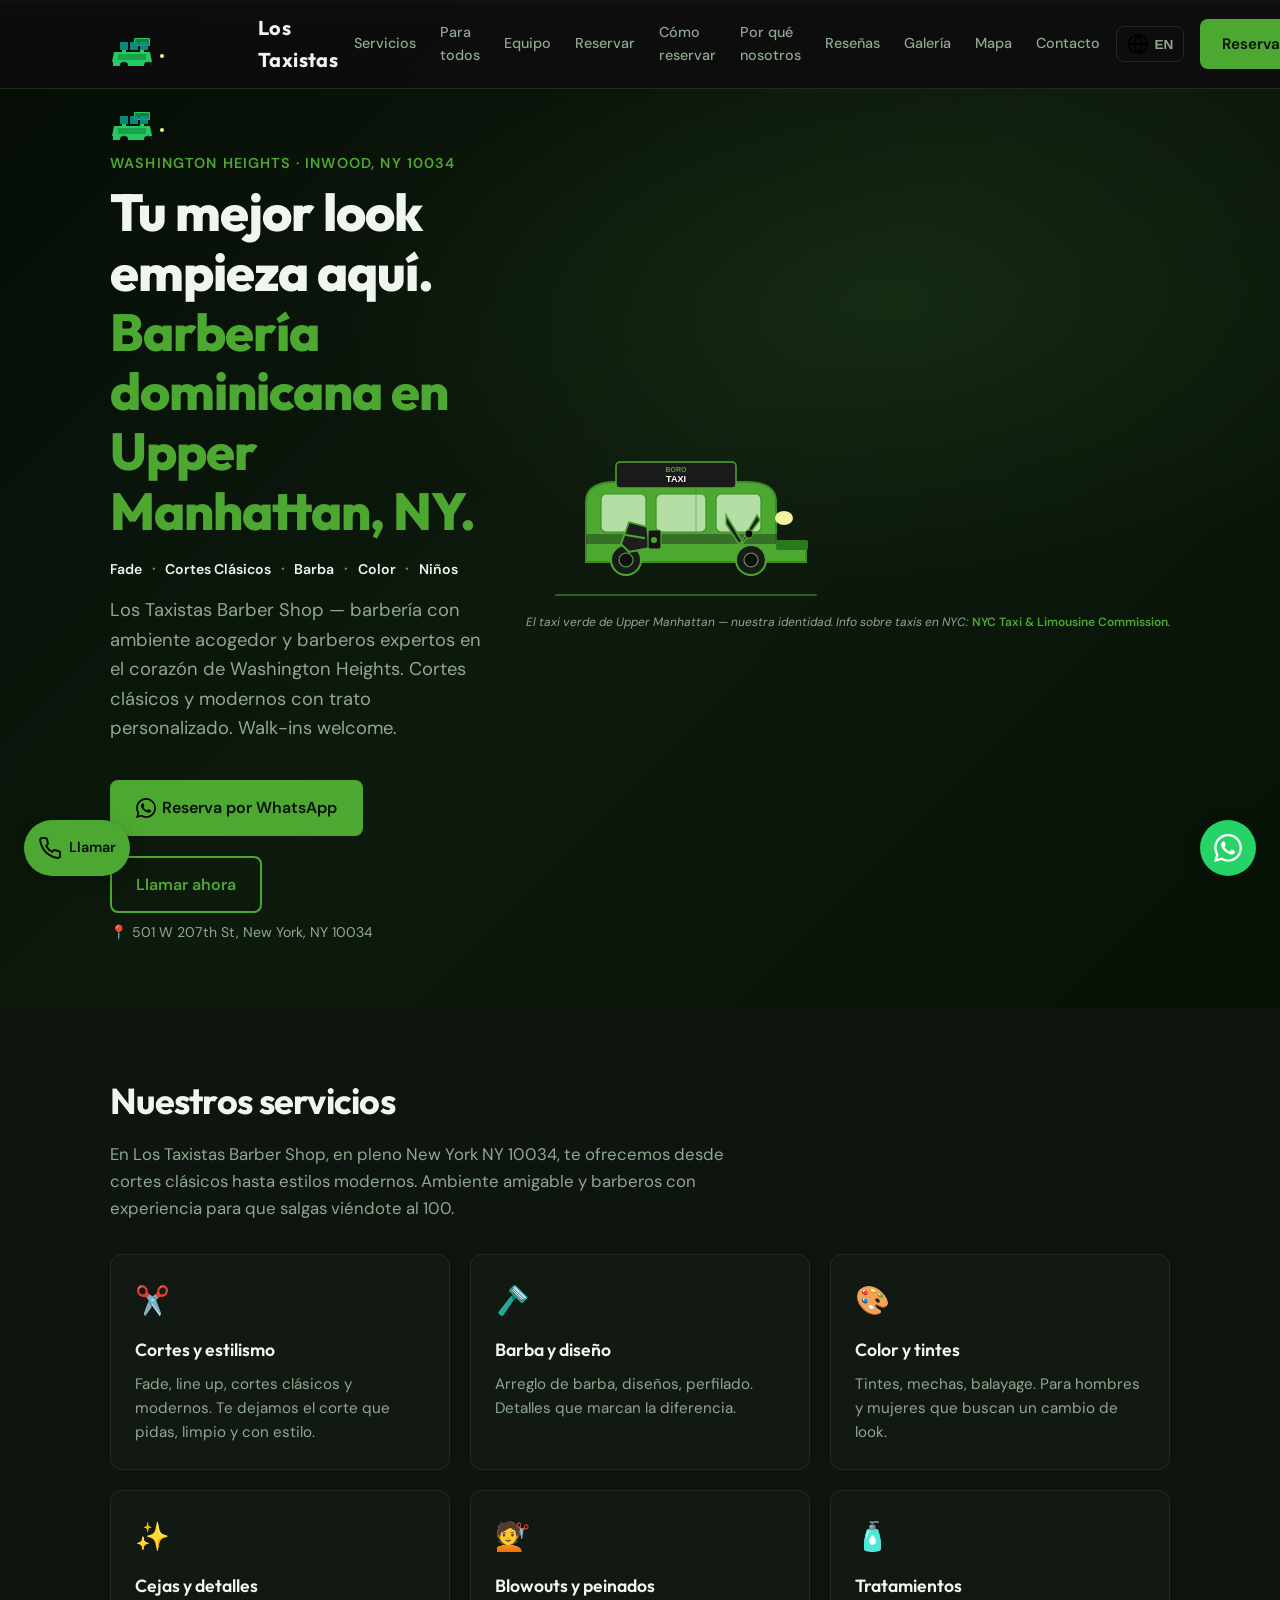
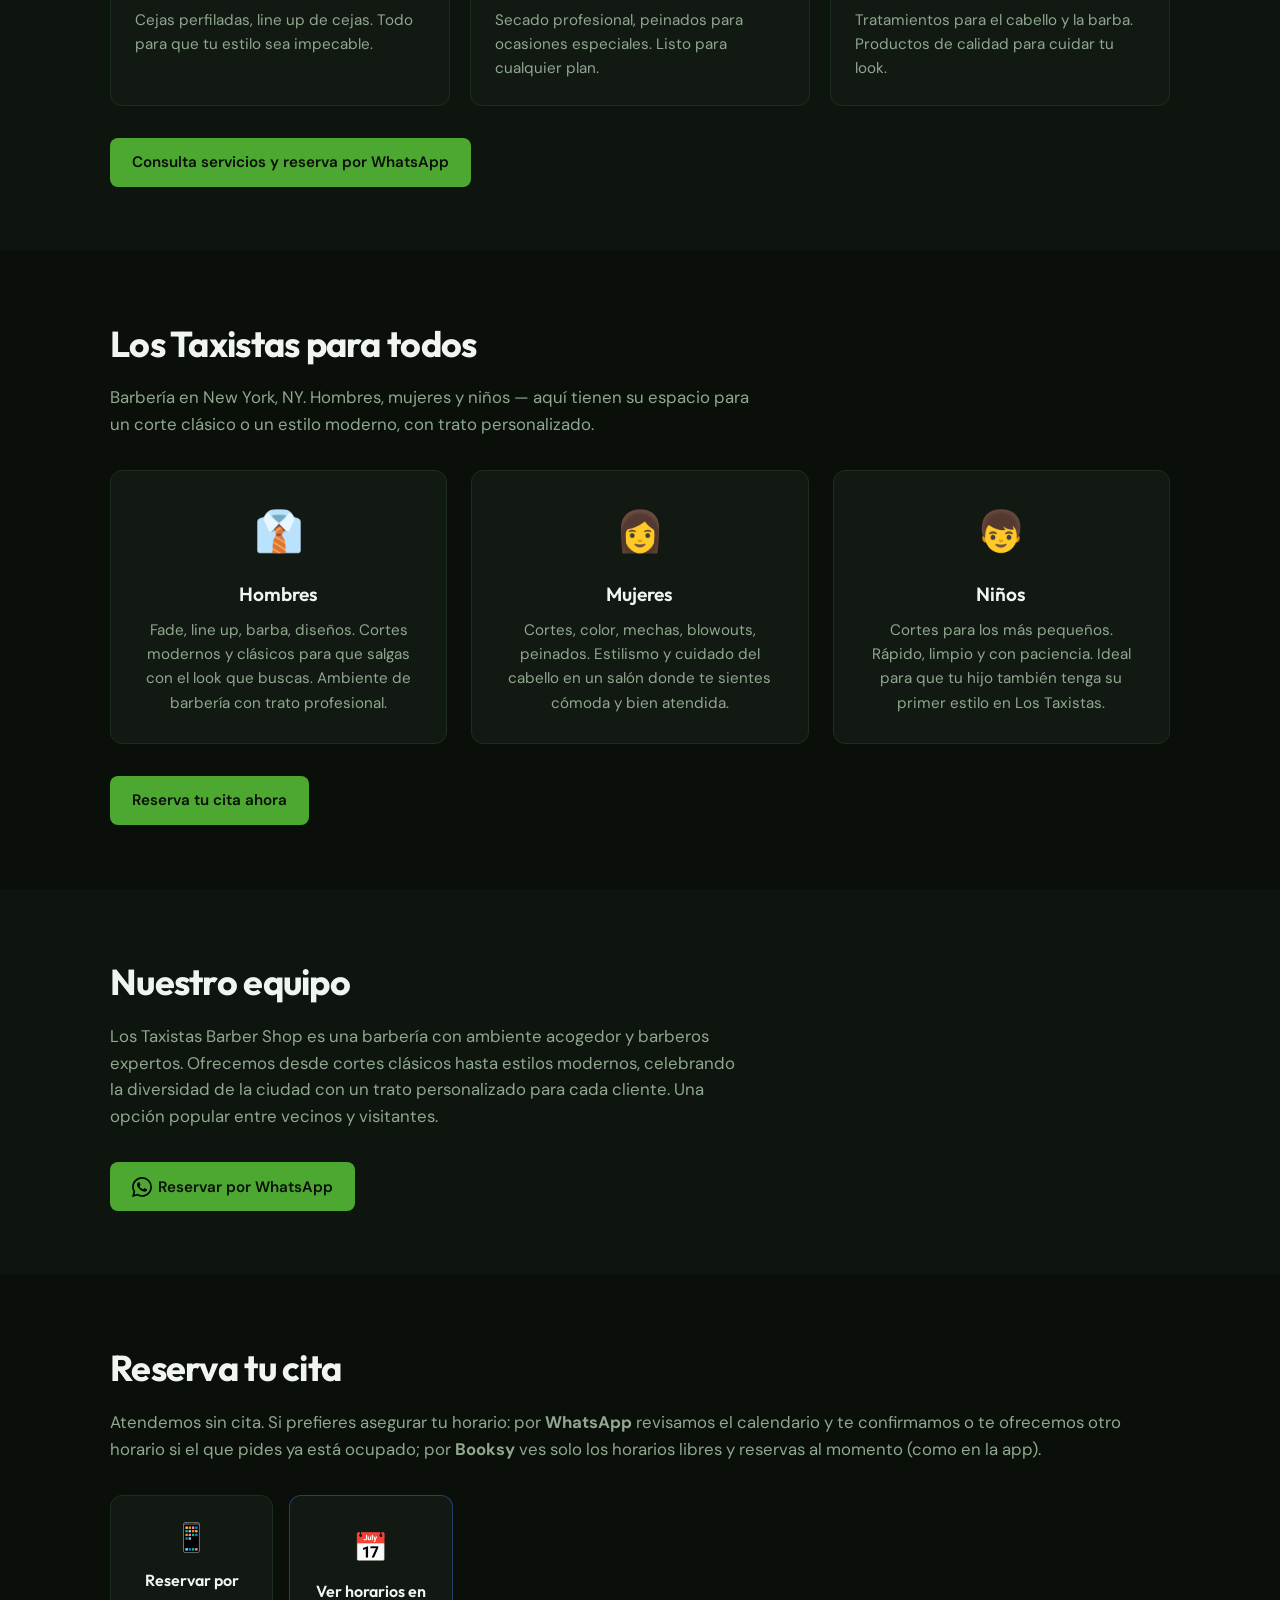
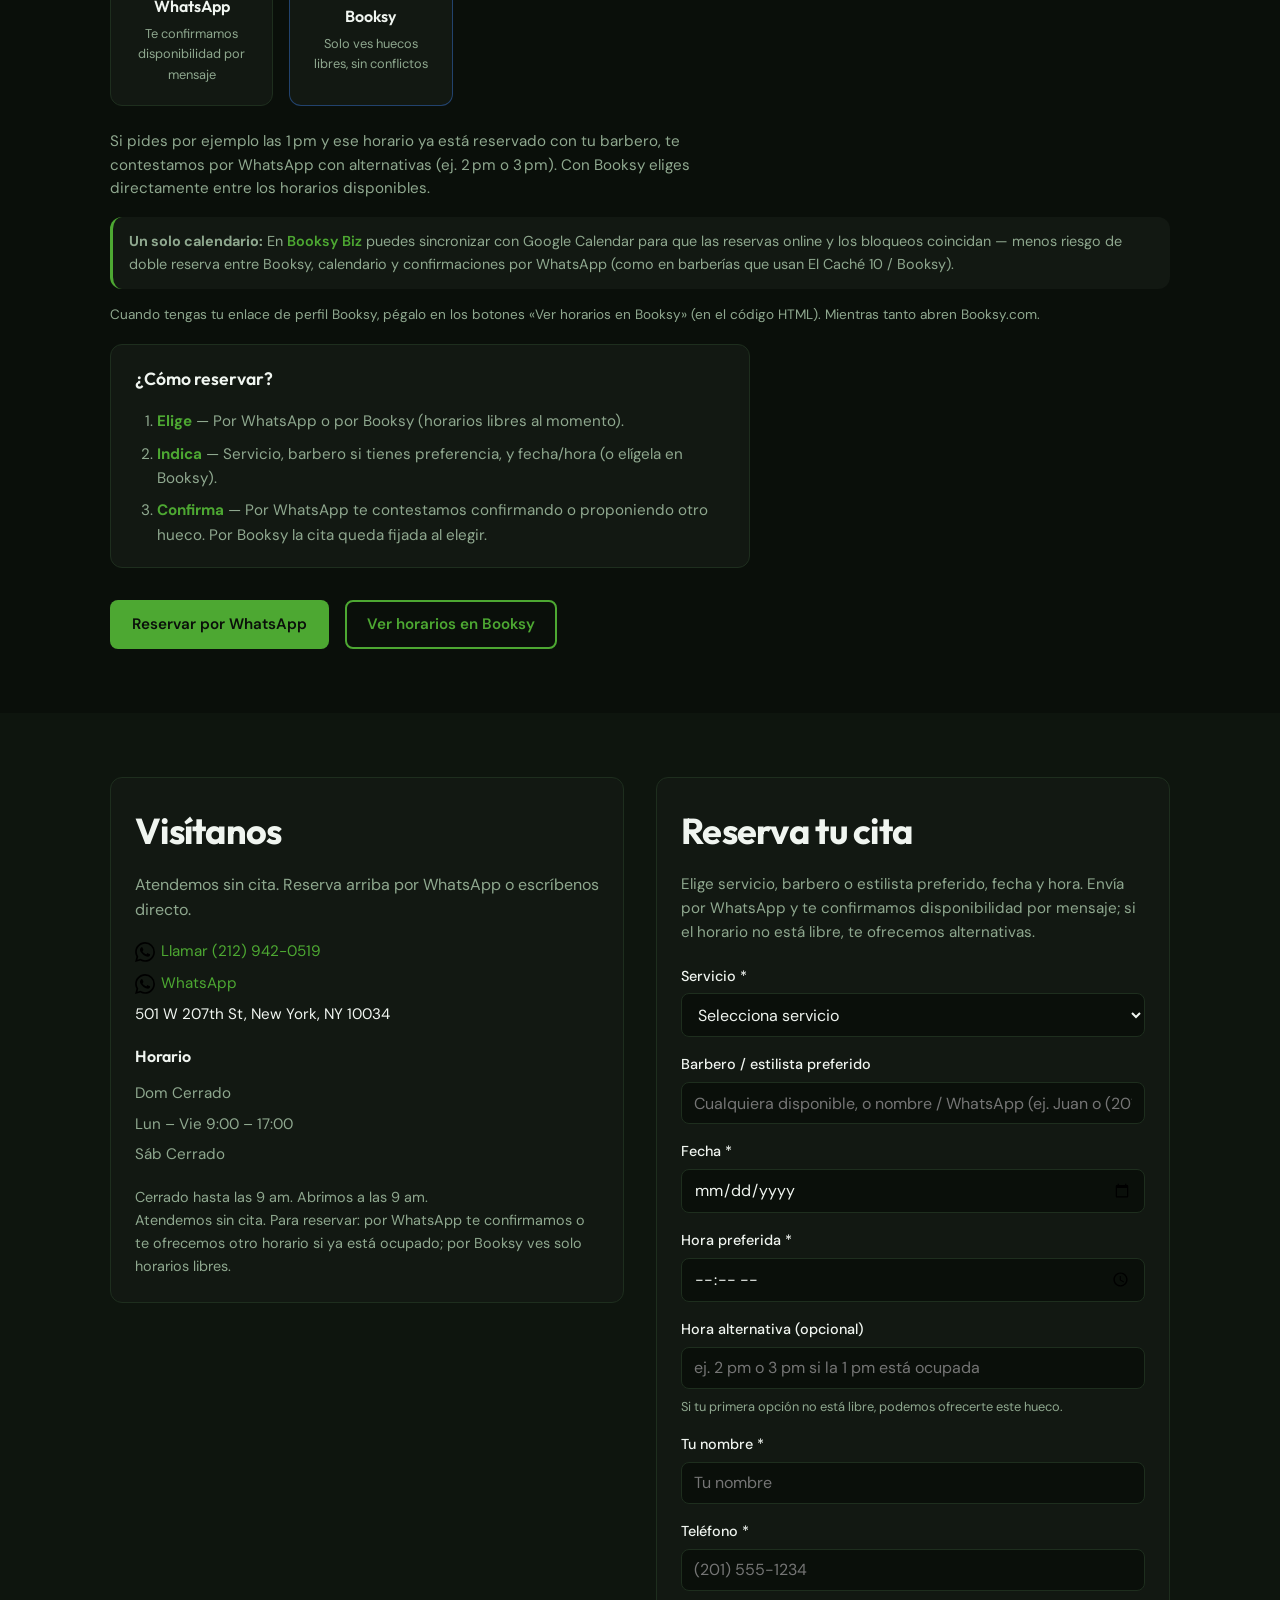
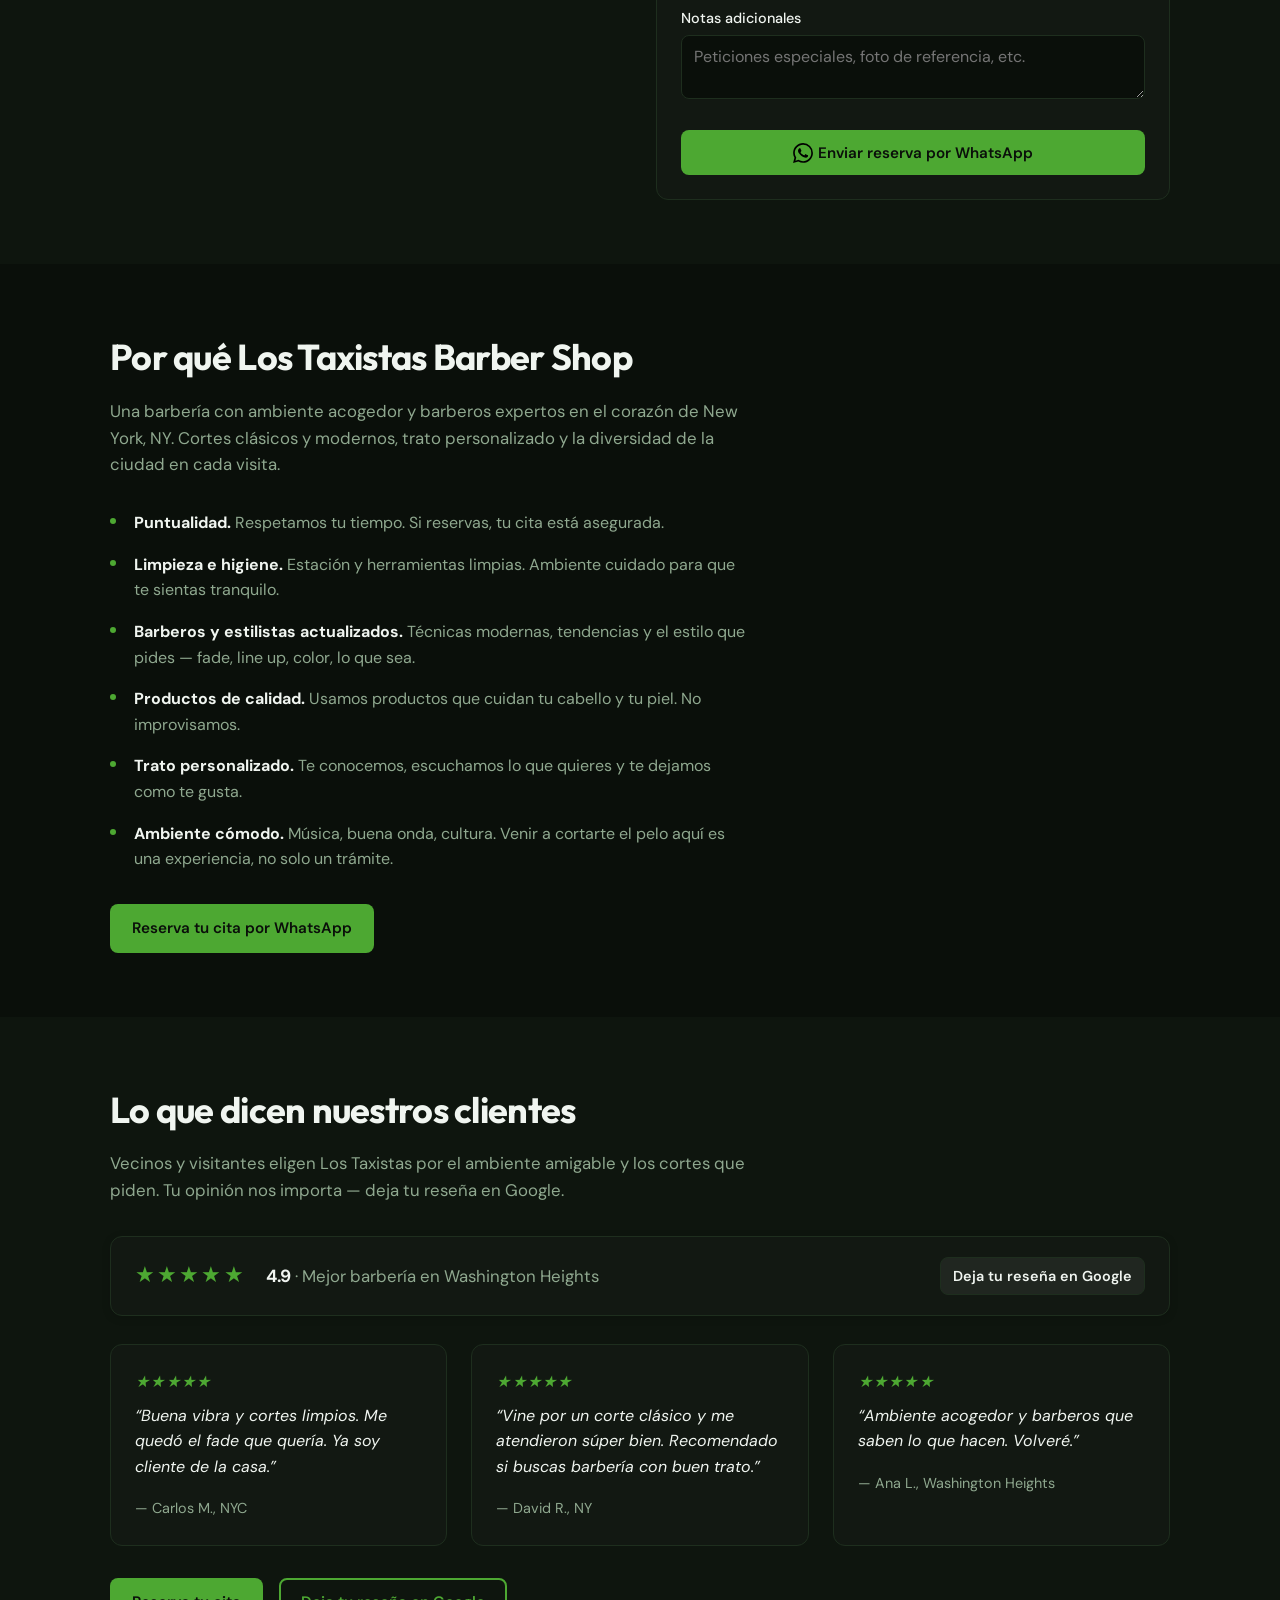
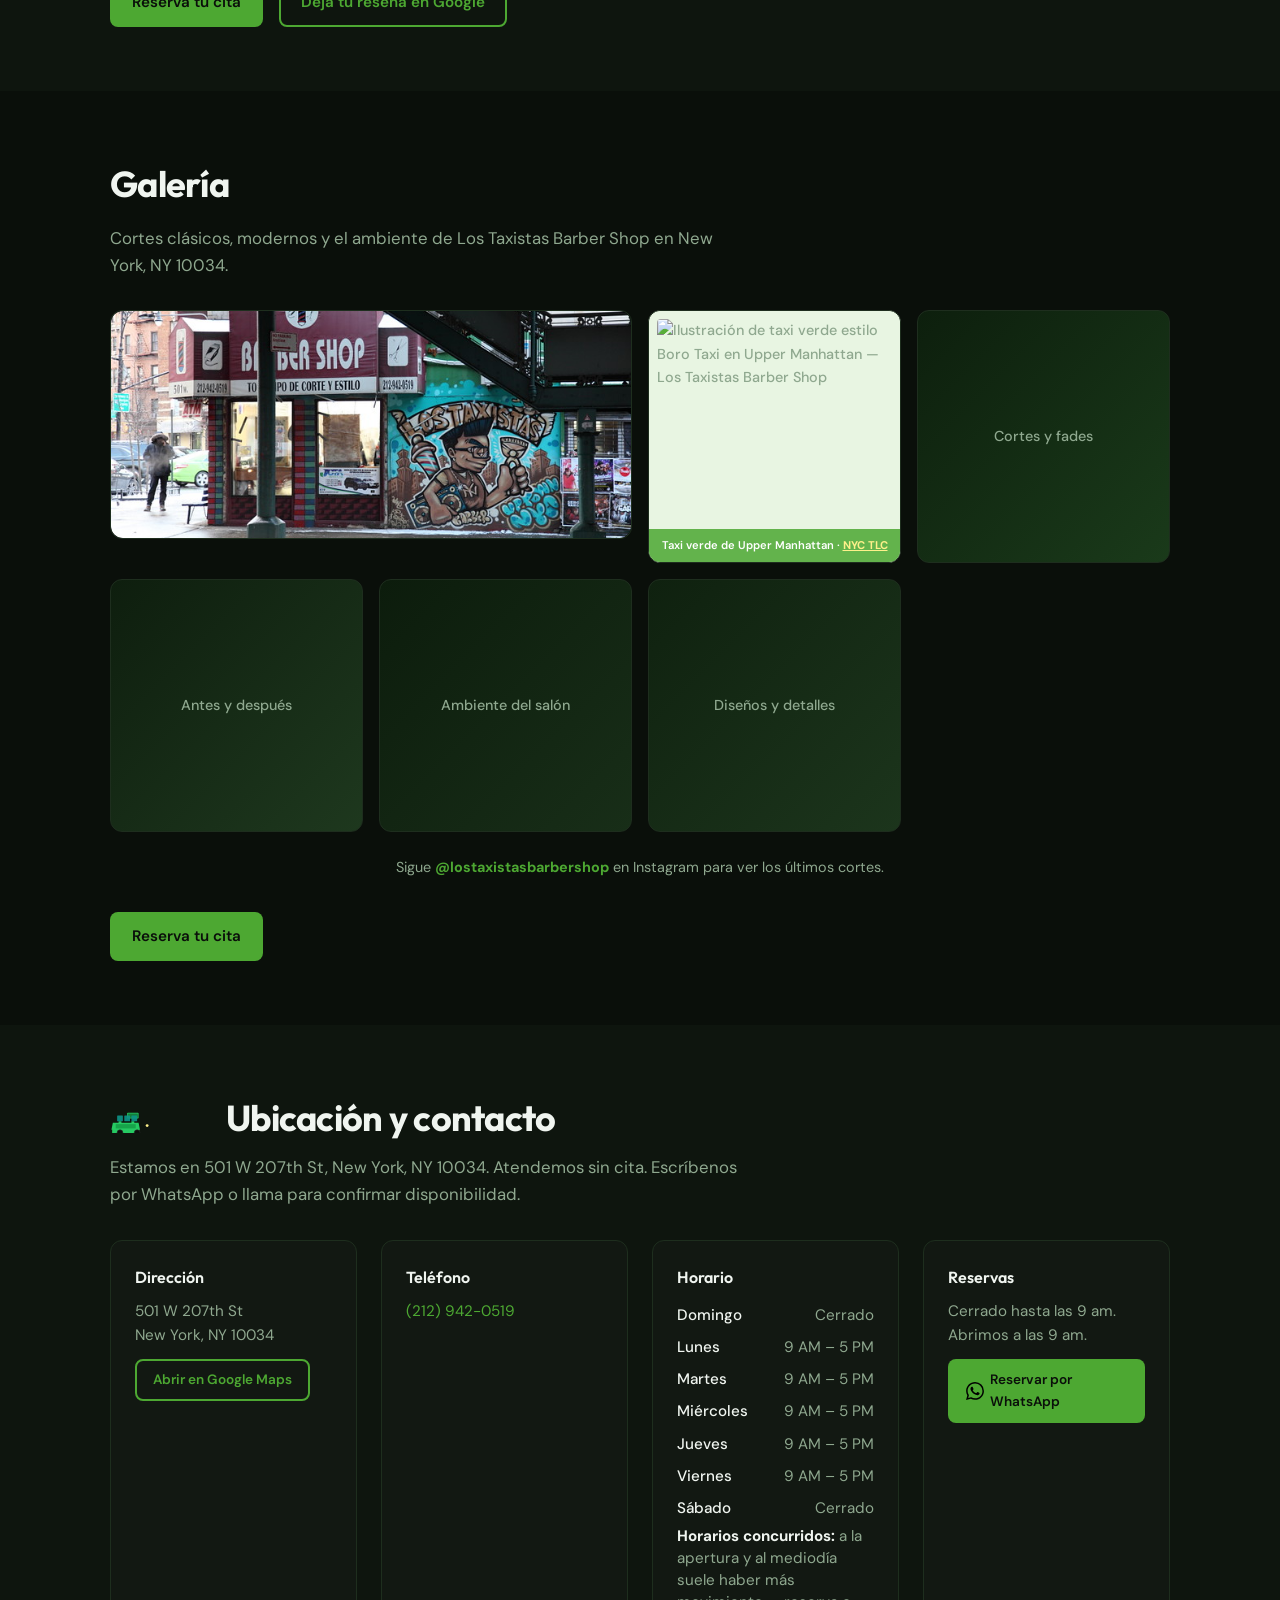
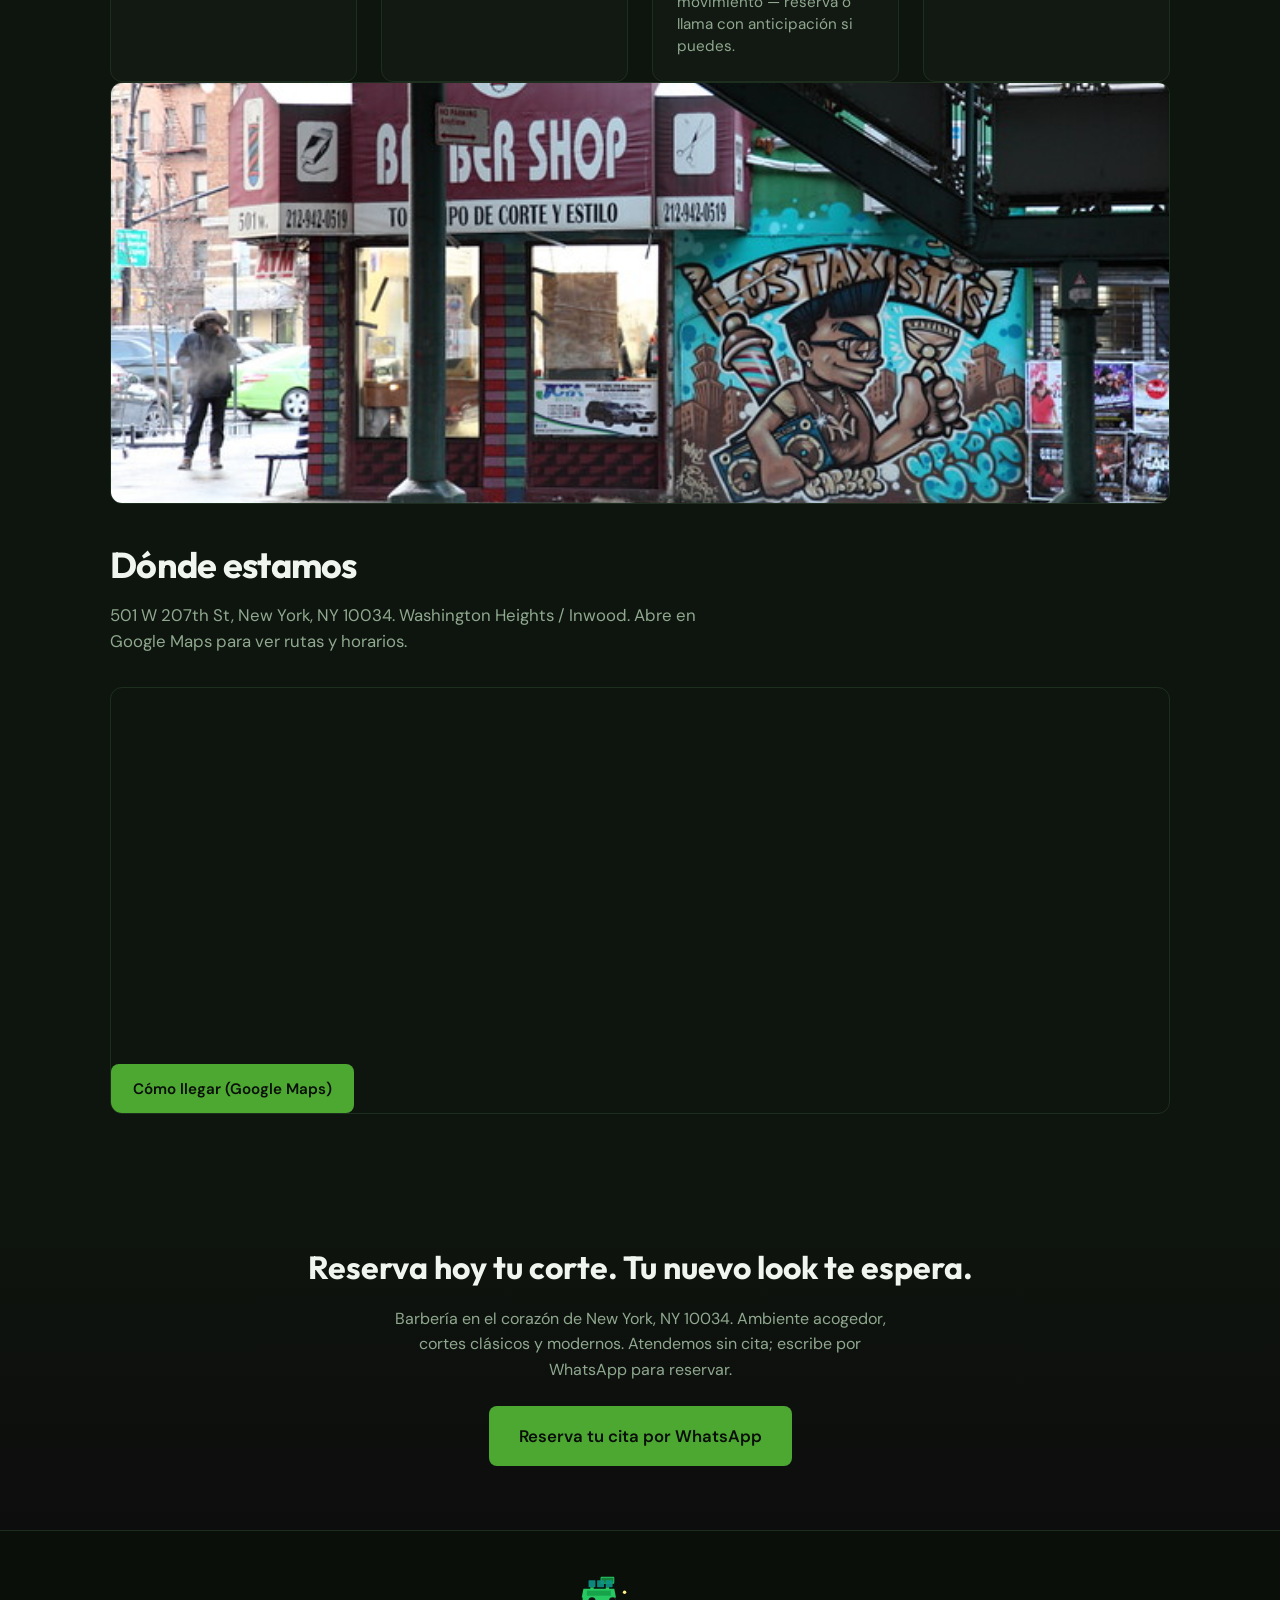
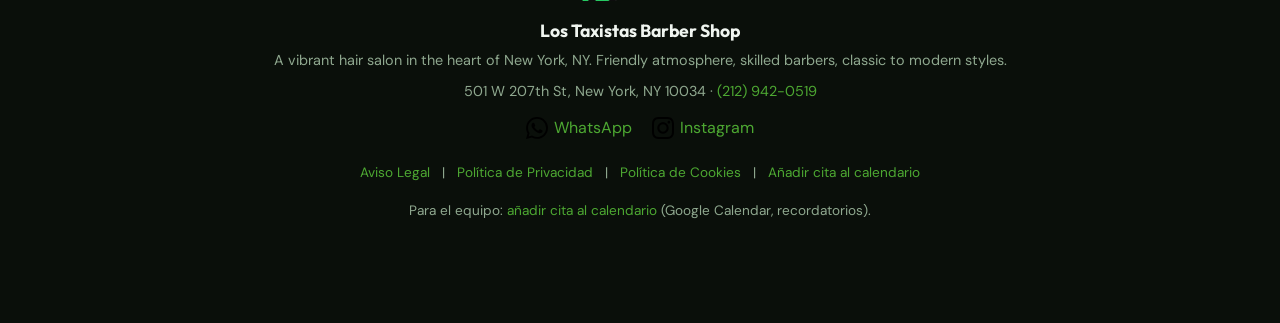
==== index.html @ 5c1ce1bf "Cambios para mejorar la pagina" ====
<!DOCTYPE html>
<html lang="es" id="html-lang">
<head>
  <meta charset="UTF-8" />
  <meta name="viewport" content="width=device-width, initial-scale=1.0" />
  <meta name="theme-color" content="#0d0d0d" />
  <meta name="description" content="Los Taxistas Barber Shop en New York, NY 10034. Barbería dominicana en Washington Heights / Inwood. Cortes clásicos, fade, barba, color. Walk-ins welcome. Reserva por WhatsApp." />
  <meta name="keywords" content="barbería New York NY, barber shop 10034, Washington Heights barber, Inwood barbershop, cortes clásicos NYC, fade haircut near me, Dominican barbershop NYC, barbershop Upper Manhattan, boro taxi neighborhood, barber shop Washington Heights, Inwood barber" />
  <meta name="author" content="Los Taxistas Barber Shop" />
  <meta name="geo.region" content="US-NY" />
  <meta name="geo.placename" content="New York" />
  <meta name="geo.position" content="40.8681;-73.9219" />
  <meta name="ICBM" content="40.8681, -73.9219" />
  <meta name="robots" content="index, follow" />
  <title>Los Taxistas Barber Shop | Barbería Washington Heights New York NY 10034</title>
  <!-- Open Graph / Social -->
  <meta property="og:type" content="website" />
  <meta property="og:title" content="Los Taxistas Barber Shop | Barbería Washington Heights New York NY 10034" />
  <meta property="og:description" content="Barbería dominicana en Washington Heights / Inwood NYC. Cortes clásicos y modernos, fade, barba, color. Walk-ins welcome. Reserva por WhatsApp." />
  <meta property="og:locale" content="es_US" />
  <meta property="og:locale:alternate" content="en_US" />
  <meta property="og:image" content="https://lostaxistasbarbershop.com/images/storefront.png" />
  <!-- Canonical -->
  <link rel="canonical" href="https://lostaxistasbarbershop.com/" />
  <!-- Favicon (taxi verde). Para .ico: ver images/FAVICON-ICO.txt -->
  <link rel="icon" href="images/favicon.svg" type="image/svg+xml" />
  <link rel="apple-touch-icon" href="images/favicon.svg" />
  <!-- <link rel="icon" href="images/favicon.ico" sizes="32x32" /> -->
  <link rel="stylesheet" href="styles.css" />
  <link rel="preconnect" href="https://fonts.googleapis.com" />
  <link rel="preconnect" href="https://fonts.gstatic.com" crossorigin />
  <link href="https://fonts.googleapis.com/css2?family=Outfit:wght@400;500;600;700;800&family=DM+Sans:wght@400;500;600;700&display=swap" rel="stylesheet" />
  <!-- Local Business Structured Data -->
  <script type="application/ld+json">
  {
    "@context": "https://schema.org",
    "@type": "BarberShop",
    "name": "Los Taxistas Barber Shop",
    "image": "https://lostaxistasbarbershop.com/images/logo.svg",
    "description": "Barbería dominicana en Washington Heights / Inwood, New York NY 10034. Cortes clásicos y modernos, fade, barba, color, blowouts. Walk-ins welcome. Reserva por WhatsApp. Cerca del taxi verde de Upper Manhattan.",
    "address": {
      "@type": "PostalAddress",
      "streetAddress": "501 W 207th St",
      "addressLocality": "New York",
      "addressRegion": "NY",
      "postalCode": "10034",
      "addressCountry": "US"
    },
    "geo": {
      "@type": "GeoCoordinates",
      "latitude": 40.8681,
      "longitude": -73.9219
    },
    "url": "https://lostaxistasbarbershop.com/",
    "telephone": "+12129420519",
    "priceRange": "$$",
    "openingHoursSpecification": [
      { "@type": "OpeningHoursSpecification", "dayOfWeek": ["Monday","Tuesday","Wednesday","Thursday","Friday"], "opens": "09:00", "closes": "17:00" },
      { "@type": "OpeningHoursSpecification", "dayOfWeek": "Sunday", "opens": "00:00", "closes": "00:00" },
      { "@type": "OpeningHoursSpecification", "dayOfWeek": "Saturday", "opens": "00:00", "closes": "00:00" }
    ],
    "aggregateRating": {
      "@type": "AggregateRating",
      "ratingValue": "4.9",
      "reviewCount": "3",
      "bestRating": "5"
    },
    "review": [
      { "@type": "Review", "author": { "@type": "Person", "name": "Carlos M." }, "reviewRating": { "@type": "Rating", "ratingValue": "5" }, "reviewBody": "Buena vibra y cortes limpios. Me quedó el fade que quería. Ya soy cliente de la casa." },
      { "@type": "Review", "author": { "@type": "Person", "name": "David R." }, "reviewRating": { "@type": "Rating", "ratingValue": "5" }, "reviewBody": "Vine por un corte clásico y me atendieron súper bien. Recomendado si buscas barbería con buen trato." },
      { "@type": "Review", "author": { "@type": "Person", "name": "Ana L." }, "reviewRating": { "@type": "Rating", "ratingValue": "5" }, "reviewBody": "Ambiente acogedor y barberos que saben lo que hacen. Volveré." }
    ],
    "sameAs": ["https://www.instagram.com/lostaxistasbarbershop/"]
  }
  </script>
</head>
<body>
  <a href="#main-content" class="skip-link">Saltar al contenido principal</a>
  <header class="header">
    <div class="container header-inner">
      <a href="#" class="logo-link">
        <img src="images/logo.svg" alt="Los Taxistas Barber Shop" class="logo-img" width="140" height="44" />
        <span class="logo-text">Los Taxistas</span>
      </a>
      <nav class="nav">
        <a href="#servicios">Servicios</a>
        <a href="#para-todos">Para todos</a>
        <a href="#equipo">Equipo</a>
        <a href="#reserva">Reservar</a>
        <a href="#como-reservar">Cómo reservar</a>
        <a href="#por-que">Por qué nosotros</a>
        <a href="#testimonios">Reseñas</a>
        <a href="#galeria">Galería</a>
        <a href="#mapa">Mapa</a>
        <a href="#contacto">Contacto</a>
      </nav>
      <button type="button" class="lang-toggle" id="lang-toggle" aria-label="Cambiar a inglés / Switch to English" title="English / Español">
        <img src="images/icon-globe.svg" alt="" width="22" height="22" />
        <span class="lang-toggle-text" data-es="EN" data-en="ES">EN</span>
      </button>
      <a href="https://wa.me/12129420519?text=Hola%2C%20quiero%20reservar%20una%20cita%20en%20Los%20Taxistas%20en%20Los%20Taxistas%20Barber%20Shop" class="btn btn-cta header-cta" target="_blank" rel="noopener">Reserva tu cita</a>
      <button class="menu-toggle" aria-label="Abrir menú">
        <span></span><span></span><span></span>
      </button>
    </div>
  </header>

  <main id="main-content">
    <div id="content-es">
    <!-- HERO -->
    <section class="hero">
      <div class="hero-bg"></div>
      <div class="container hero-content hero-content--with-image">
        <div class="hero-text">
          <img src="images/logo.svg" alt="Los Taxistas Barber Shop" class="hero-logo" width="140" height="44" />
          <p class="hero-location">Washington Heights · Inwood, NY 10034</p>
          <h1 class="hero-title">Tu mejor look empieza aquí.<br /><span>Barbería dominicana en Upper Manhattan, NY.</span></h1>
          <div class="hero-highlights">
            <span>Fade</span>
            <span class="hero-dot">·</span>
            <span>Cortes Clásicos</span>
            <span class="hero-dot">·</span>
            <span>Barba</span>
            <span class="hero-dot">·</span>
            <span>Color</span>
            <span class="hero-dot">·</span>
            <span>Niños</span>
          </div>
          <p class="hero-subtitle">Los Taxistas Barber Shop — barbería con ambiente acogedor y barberos expertos en el corazón de Washington Heights. Cortes clásicos y modernos con trato personalizado. Walk-ins welcome.</p>
          <div class="hero-cta-group">
            <a href="https://wa.me/12129420519?text=Hola%2C%20quiero%20reservar%20una%20cita%20en%20Los%20Taxistas%20Barber%20Shop" class="btn btn-cta btn-hero" target="_blank" rel="noopener">
              <img src="images/icon-whatsapp.svg" alt="" width="20" height="20" class="btn-icon" /> Reserva por WhatsApp
            </a>
            <a href="tel:+12129420519" class="btn btn-hero btn-hero-secondary">Llamar ahora</a>
          </div>
          <p class="hero-address">📍 501 W 207th St, New York, NY 10034</p>
        </div>
        <figure class="hero-image-wrap">
          <img src="images/taxi-barber.svg" alt="Los Taxistas Barber Shop — taxi verde de Upper Manhattan" class="hero-image" width="320" height="200" loading="eager" />
          <figcaption class="hero-image-caption">El taxi verde de Upper Manhattan — nuestra identidad. Info sobre taxis en NYC: <a href="https://www.nyc.gov/site/tlc/index.page" target="_blank" rel="noopener noreferrer">NYC Taxi &amp; Limousine Commission</a>.</figcaption>
        </figure>
      </div>
    </section>

    <!-- SERVICIOS -->
    <section id="servicios" class="section section-services">
      <div class="container">
        <h2 class="section-title">Nuestros servicios</h2>
        <p class="section-intro">En Los Taxistas Barber Shop, en pleno New York NY 10034, te ofrecemos desde cortes clásicos hasta estilos modernos. Ambiente amigable y barberos con experiencia para que salgas viéndote al 100.</p>
        <div class="services-grid">
          <article class="service-card">
            <div class="service-icon">✂️</div>
            <h3>Cortes y estilismo</h3>
            <p>Fade, line up, cortes clásicos y modernos. Te dejamos el corte que pidas, limpio y con estilo.</p>
          </article>
          <article class="service-card">
            <div class="service-icon">🪒</div>
            <h3>Barba y diseño</h3>
            <p>Arreglo de barba, diseños, perfilado. Detalles que marcan la diferencia.</p>
          </article>
          <article class="service-card">
            <div class="service-icon">🎨</div>
            <h3>Color y tintes</h3>
            <p>Tintes, mechas, balayage. Para hombres y mujeres que buscan un cambio de look.</p>
          </article>
          <article class="service-card">
            <div class="service-icon">✨</div>
            <h3>Cejas y detalles</h3>
            <p>Cejas perfiladas, line up de cejas. Todo para que tu estilo sea impecable.</p>
          </article>
          <article class="service-card">
            <div class="service-icon">💇</div>
            <h3>Blowouts y peinados</h3>
            <p>Secado profesional, peinados para ocasiones especiales. Listo para cualquier plan.</p>
          </article>
          <article class="service-card">
            <div class="service-icon">🧴</div>
            <h3>Tratamientos</h3>
            <p>Tratamientos para el cabello y la barba. Productos de calidad para cuidar tu look.</p>
          </article>
        </div>
        <div class="section-cta">
          <a href="https://wa.me/12129420519?text=Hola%2C%20quiero%20consultar%20servicios%20y%20precios%20en%20Los%20Taxistas%20Barber%20Shop" class="btn btn-cta" target="_blank" rel="noopener">Consulta servicios y reserva por WhatsApp</a>
        </div>
      </div>
    </section>

    <!-- MODERN STYLES PARA TODOS -->
    <section id="para-todos" class="section section-audience">
      <div class="container">
        <h2 class="section-title">Los Taxistas para todos</h2>
        <p class="section-intro">Barbería en New York, NY. Hombres, mujeres y niños — aquí tienen su espacio para un corte clásico o un estilo moderno, con trato personalizado.</p>
        <div class="audience-grid">
          <article class="audience-card">
            <div class="audience-icon">👔</div>
            <h3>Hombres</h3>
            <p>Fade, line up, barba, diseños. Cortes modernos y clásicos para que salgas con el look que buscas. Ambiente de barbería con trato profesional.</p>
          </article>
          <article class="audience-card">
            <div class="audience-icon">👩</div>
            <h3>Mujeres</h3>
            <p>Cortes, color, mechas, blowouts, peinados. Estilismo y cuidado del cabello en un salón donde te sientes cómoda y bien atendida.</p>
          </article>
          <article class="audience-card">
            <div class="audience-icon">👦</div>
            <h3>Niños</h3>
            <p>Cortes para los más pequeños. Rápido, limpio y con paciencia. Ideal para que tu hijo también tenga su primer estilo en Los Taxistas.</p>
          </article>
        </div>
        <div class="section-cta">
          <a href="https://wa.me/12129420519?text=Hola%2C%20quiero%20reservar%20una%20cita%20en%20Los%20Taxistas%20en%20Los%20Taxistas%20Barber%20Shop" class="btn btn-cta" target="_blank" rel="noopener">Reserva tu cita ahora</a>
        </div>
      </div>
    </section>

    <!-- NUESTRO EQUIPO -->
    <section id="equipo" class="section section-team">
      <div class="container">
        <h2 class="section-title">Nuestro equipo</h2>
        <p class="section-intro">Los Taxistas Barber Shop es una barbería con ambiente acogedor y barberos expertos. Ofrecemos desde cortes clásicos hasta estilos modernos, celebrando la diversidad de la ciudad con un trato personalizado para cada cliente. Una opción popular entre vecinos y visitantes.</p>
        <div class="team-photo-wrap" id="team-photo-wrap">
          <img src="images/team.jpg" alt="Equipo de Los Taxistas Barber Shop" class="team-photo" loading="lazy" onerror="this.closest('.team-photo-wrap').style.display='none'" />
        </div>
        <div class="section-cta">
          <a href="https://wa.me/12129420519?text=Hola%2C%20quiero%20reservar%20una%20cita%20en%20Los%20Taxistas%20en%20Los%20Taxistas%20Barber%20Shop" class="btn btn-cta" target="_blank" rel="noopener">
            <img src="images/icon-whatsapp.svg" alt="" width="20" height="20" class="btn-icon" /> Reservar por WhatsApp
          </a>
        </div>
      </div>
    </section>

    <!-- RESERVA: WhatsApp + Booksy (evita doble reserva) -->
    <section id="reserva" class="section section-booking">
      <div class="container">
        <h2 class="section-title">Reserva tu cita</h2>
        <p class="section-intro">Atendemos sin cita. Si prefieres asegurar tu horario: por <strong>WhatsApp</strong> revisamos el calendario y te confirmamos o te ofrecemos otro horario si el que pides ya está ocupado; por <strong>Booksy</strong> ves solo los horarios libres y reservas al momento (como en la app).</p>
        <div class="booking-options">
          <a href="https://wa.me/12129420519?text=Hola%2C%20quiero%20reservar%20una%20cita%20en%20Los%20Taxistas%20Barber%20Shop" class="booking-card" target="_blank" rel="noopener">
            <span class="booking-card-icon">📱</span>
            <span class="booking-card-label">Reservar por WhatsApp</span>
            <span class="booking-card-hint">Te confirmamos disponibilidad por mensaje</span>
          </a>
          <!-- Sustituye BOOKSY_URL por tu enlace de perfil Booksy (ej. https://booksy.com/en-us/...) -->
          <a href="https://booksy.com/en-us" id="booking-booksy-link" class="booking-card booking-card--booksy" target="_blank" rel="noopener" data-booksy-url="https://booksy.com/en-us">
            <span class="booking-card-icon">📅</span>
            <span class="booking-card-label">Ver horarios en Booksy</span>
            <span class="booking-card-hint">Solo ves huecos libres, sin conflictos</span>
          </a>
        </div>
        <p class="booking-note">Si pides por ejemplo las 1 pm y ese horario ya está reservado con tu barbero, te contestamos por WhatsApp con alternativas (ej. 2 pm o 3 pm). Con Booksy eliges directamente entre los horarios disponibles.</p>
        <p class="booking-sync-note" role="note"><strong>Un solo calendario:</strong> En <a href="https://booksy.com/en-us/for-business" target="_blank" rel="noopener">Booksy Biz</a> puedes sincronizar con Google Calendar para que las reservas online y los bloqueos coincidan — menos riesgo de doble reserva entre Booksy, calendario y confirmaciones por WhatsApp (como en barberías que usan El Caché 10 / Booksy).</p>
        <p class="booking-booksy-caption">Cuando tengas tu enlace de perfil Booksy, pégalo en los botones «Ver horarios en Booksy» (en el código HTML). Mientras tanto abren Booksy.com.</p>

        <div class="how-to-book" id="como-reservar">
          <h3 class="how-to-book-title">¿Cómo reservar?</h3>
          <ol class="how-to-book-steps">
            <li><strong>Elige</strong> — Por WhatsApp o por Booksy (horarios libres al momento).</li>
            <li><strong>Indica</strong> — Servicio, barbero si tienes preferencia, y fecha/hora (o elígela en Booksy).</li>
            <li><strong>Confirma</strong> — Por WhatsApp te contestamos confirmando o proponiendo otro hueco. Por Booksy la cita queda fijada al elegir.</li>
          </ol>
        </div>

        <div class="section-cta">
          <a href="https://wa.me/12129420519?text=Hola%2C%20quiero%20reservar%20una%20cita%20en%20Los%20Taxistas%20Barber%20Shop" class="btn btn-cta" target="_blank" rel="noopener">Reservar por WhatsApp</a>
          <a href="https://booksy.com/en-us" id="btn-booksy" class="btn btn-outline" target="_blank" rel="noopener" data-booksy-url="https://booksy.com/en-us">Ver horarios en Booksy</a>
        </div>
      </div>
    </section>

    <!-- VISIT US + BOOK APPOINTMENT (ES) -->
    <section id="visit-book" class="section section-visit-book lang-block lang-es">
      <div class="container">
        <div class="visit-book-grid">
          <div class="visit-us-block">
            <h2 class="section-title">Visítanos</h2>
            <p class="visit-us-intro">Atendemos sin cita. Reserva arriba por WhatsApp o escríbenos directo.</p>
            <p class="visit-us-contact">
              <a href="tel:+12129420519"><img src="images/icon-whatsapp.svg" alt="" width="20" height="20" class="inline-icon" /> Llamar (212) 942-0519</a><br />
              <a href="https://wa.me/12129420519" target="_blank" rel="noopener"><img src="images/icon-whatsapp.svg" alt="" width="20" height="20" class="inline-icon" /> WhatsApp</a><br />
              <span>501 W 207th St, New York, NY 10034</span>
            </p>
            <h3 class="visit-us-hours-title">Horario</h3>
            <ul class="visit-us-hours">
              <li>Dom Cerrado</li>
              <li>Lun – Vie 9:00 – 17:00</li>
              <li>Sáb Cerrado</li>
            </ul>
            <p class="visit-us-walkin">Cerrado hasta las 9 am. Abrimos a las 9 am.</p>
            <p class="visit-us-walkin">Atendemos sin cita. Para reservar: por WhatsApp te confirmamos o te ofrecemos otro horario si ya está ocupado; por Booksy ves solo horarios libres.</p>
          </div>
          <div class="book-form-block">
            <h2 class="section-title">Reserva tu cita</h2>
            <p class="book-form-intro">Elige servicio, barbero o estilista preferido, fecha y hora. Envía por WhatsApp y te confirmamos disponibilidad por mensaje; si el horario no está libre, te ofrecemos alternativas.</p>
            <form id="book-form-es" class="book-form" aria-label="Formulario de reserva">
              <label for="book-service-es">Servicio *</label>
              <select id="book-service-es" name="service">
                <option value="">Selecciona servicio</option>
                <option value="Corte">Corte</option>
                <option value="Fade / Line up">Fade / Line up</option>
                <option value="Barba">Barba</option>
                <option value="Corte + barba">Corte + barba</option>
                <option value="Color / Tinte">Color / Tinte</option>
                <option value="Cejas">Cejas</option>
                <option value="Blowout / Peinado">Blowout / Peinado</option>
                <option value="Otro">Otro</option>
              </select>
              <label for="book-staff-es">Barbero / estilista preferido</label>
              <input type="text" id="book-staff-es" name="staff" placeholder="Cualquiera disponible, o nombre / WhatsApp (ej. Juan o (201) 555-1234)" />
              <label for="book-date-es">Fecha *</label>
              <input type="date" id="book-date-es" name="date" required />
              <label for="book-time-es">Hora preferida *</label>
              <input type="time" id="book-time-es" name="time" required />
              <label for="book-time-alt-es">Hora alternativa (opcional)</label>
              <input type="text" id="book-time-alt-es" name="time_alt" placeholder="ej. 2 pm o 3 pm si la 1 pm está ocupada" maxlength="80" />
              <span class="booking-field-hint">Si tu primera opción no está libre, podemos ofrecerte este hueco.</span>
              <label for="book-name-es">Tu nombre *</label>
              <input type="text" id="book-name-es" name="name" placeholder="Tu nombre" required />
              <label for="book-phone-es">Teléfono *</label>
              <input type="tel" id="book-phone-es" name="phone" placeholder="(201) 555-1234" required />
              <label for="book-notes-es">Notas adicionales</label>
              <textarea id="book-notes-es" name="notes" rows="2" placeholder="Peticiones especiales, foto de referencia, etc."></textarea>
              <button type="submit" class="btn btn-cta btn-block">
                <img src="images/icon-whatsapp.svg" alt="" width="20" height="20" class="btn-icon" /> Enviar reserva por WhatsApp
              </button>
            </form>
          </div>
        </div>
      </div>
    </section>

    <!-- POR QUÉ ELEGIRNOS -->
    <section id="por-que" class="section section-why">
      <div class="container">
        <h2 class="section-title">Por qué Los Taxistas Barber Shop</h2>
        <p class="section-intro">Una barbería con ambiente acogedor y barberos expertos en el corazón de New York, NY. Cortes clásicos y modernos, trato personalizado y la diversidad de la ciudad en cada visita.</p>
        <ul class="why-list">
          <li><strong>Puntualidad.</strong> Respetamos tu tiempo. Si reservas, tu cita está asegurada.</li>
          <li><strong>Limpieza e higiene.</strong> Estación y herramientas limpias. Ambiente cuidado para que te sientas tranquilo.</li>
          <li><strong>Barberos y estilistas actualizados.</strong> Técnicas modernas, tendencias y el estilo que pides — fade, line up, color, lo que sea.</li>
          <li><strong>Productos de calidad.</strong> Usamos productos que cuidan tu cabello y tu piel. No improvisamos.</li>
          <li><strong>Trato personalizado.</strong> Te conocemos, escuchamos lo que quieres y te dejamos como te gusta.</li>
          <li><strong>Ambiente cómodo.</strong> Música, buena onda, cultura. Venir a cortarte el pelo aquí es una experiencia, no solo un trámite.</li>
        </ul>
        <div class="section-cta">
          <a href="https://wa.me/12129420519?text=Hola%2C%20quiero%20reservar%20mi%20próxima%20cita%20en%20Los%20Taxistas%20Barber%20Shop" class="btn btn-cta" target="_blank" rel="noopener">Reserva tu cita por WhatsApp</a>
        </div>
      </div>
    </section>

    <!-- TESTIMONIOS / RESEÑAS -->
    <section id="testimonios" class="section section-testimonials">
      <div class="container">
        <h2 class="section-title">Lo que dicen nuestros clientes</h2>
        <p class="section-intro">Vecinos y visitantes eligen Los Taxistas por el ambiente amigable y los cortes que piden. Tu opinión nos importa — deja tu reseña en Google.</p>
        <div class="reviews-summary" aria-label="Valoración media">
          <div class="reviews-stars" aria-hidden="true">★★★★★</div>
          <p class="reviews-summary-text"><strong>4.9</strong> · Mejor barbería en Washington Heights</p>
          <!-- Opcional: sustituye por el enlace "Compartir formulario de reseña" de tu perfil de Google Business para ir directo a escribir reseña -->
          <a href="https://www.google.com/maps/search/?api=1&query=Los+Taxistas+Barber+Shop+501+W+207th+St+New+York+NY+10034" class="reviews-google-link" target="_blank" rel="noopener">Deja tu reseña en Google</a>
        </div>
        <div class="testimonials-grid">
          <blockquote class="testimonial-card">
            <div class="testimonial-stars" aria-hidden="true">★★★★★</div>
            <p>“Buena vibra y cortes limpios. Me quedó el fade que quería. Ya soy cliente de la casa.”</p>
            <cite>— Carlos M., NYC</cite>
          </blockquote>
          <blockquote class="testimonial-card">
            <div class="testimonial-stars" aria-hidden="true">★★★★★</div>
            <p>“Vine por un corte clásico y me atendieron súper bien. Recomendado si buscas barbería con buen trato.”</p>
            <cite>— David R., NY</cite>
          </blockquote>
          <blockquote class="testimonial-card">
            <div class="testimonial-stars" aria-hidden="true">★★★★★</div>
            <p>“Ambiente acogedor y barberos que saben lo que hacen. Volveré.”</p>
            <cite>— Ana L., Washington Heights</cite>
          </blockquote>
        </div>
        <div class="section-cta section-cta--reviews">
          <a href="https://wa.me/12129420519?text=Hola%2C%20quiero%20reservar%20una%20cita%20en%20Los%20Taxistas" class="btn btn-cta" target="_blank" rel="noopener">Reserva tu cita</a>
          <a href="https://www.google.com/maps/search/?api=1&query=Los+Taxistas+Barber+Shop+501+W+207th+St+New+York+NY+10034" class="btn btn-outline btn-google-review" target="_blank" rel="noopener" aria-label="Deja tu reseña en Google">Deja tu reseña en Google</a>
        </div>
      </div>
    </section>

    <!-- GALERÍA -->
    <section id="galeria" class="section section-gallery">
      <div class="container">
        <h2 class="section-title">Galería</h2>
        <p class="section-intro">Cortes clásicos, modernos y el ambiente de Los Taxistas Barber Shop en New York, NY 10034.</p>
        <div class="gallery-grid">
          <!-- Storefront - full width -->
          <div class="gallery-item gallery-item-wide">
            <img src="images/storefront.png" alt="Fachada de Los Taxistas Barber Shop — 501 W 207th St, New York NY 10034" loading="lazy" onerror="this.closest('.gallery-item').innerHTML='<span>Fachada del salón</span>'" />
          </div>
          <!-- Taxi verde: ilustración propia (ver images/TLC-REFERENCE.txt). Info oficial: nyc.gov/site/tlc -->
          <div class="gallery-item gallery-item-taxi">
            <img src="images/taxi-boro-green.svg" alt="Ilustración de taxi verde estilo Boro Taxi en Upper Manhattan — Los Taxistas Barber Shop" loading="lazy" width="400" height="112" />
            <span class="gallery-taxi-label">Taxi verde de Upper Manhattan · <a href="https://www.nyc.gov/site/tlc/index.page" target="_blank" rel="noopener noreferrer">NYC TLC</a></span>
          </div>
          <div class="gallery-item" style="background: linear-gradient(135deg, #0d1f0d 0%, #1a3a1a 100%);"><span>Cortes y fades</span></div>
          <div class="gallery-item" style="background: linear-gradient(135deg, #0e1e0e 0%, #1e381e 100%);"><span>Antes y después</span></div>
          <div class="gallery-item" style="background: linear-gradient(135deg, #0c1c0c 0%, #182e18 100%);"><span>Ambiente del salón</span></div>
          <div class="gallery-item" style="background: linear-gradient(135deg, #0f210f 0%, #1c351c 100%);"><span>Diseños y detalles</span></div>
        </div>
        <p class="gallery-instagram-note">Sigue <a href="https://www.instagram.com/lostaxistasbarbershop/" target="_blank" rel="noopener noreferrer"><strong>@lostaxistasbarbershop</strong></a> en Instagram para ver los últimos cortes.</p>
        <div class="section-cta">
          <a href="https://wa.me/12129420519?text=Hola%2C%20quiero%20reservar%20mi%20cita%20en%20Los%20Taxistas" class="btn btn-cta" target="_blank" rel="noopener">Reserva tu cita</a>
        </div>
      </div>
    </section>

    <!-- UBICACIÓN Y CONTACTO -->
    <section id="contacto" class="section section-contact">
      <div class="container">
        <div class="contact-header">
          <img src="images/logo.svg" alt="" class="contact-logo" width="100" height="32" />
          <h2 class="section-title">Ubicación y contacto</h2>
        </div>
        <p class="section-intro">Estamos en 501 W 207th St, New York, NY 10034. Atendemos sin cita. Escríbenos por WhatsApp o llama para confirmar disponibilidad.</p>
        <div class="contact-grid">
          <div class="contact-card">
            <h3>Dirección</h3>
            <p>501 W 207th St<br />New York, NY 10034</p>
            <a href="https://www.google.com/maps/search/501+W+207th+St,+New+York,+NY+10034" class="btn btn-outline btn-sm" target="_blank" rel="noopener">Abrir en Google Maps</a>
          </div>
          <div class="contact-card">
            <h3>Teléfono</h3>
            <p><a href="tel:+12129420519">(212) 942-0519</a></p>
          </div>
          <div class="contact-card contact-card--hours">
            <h3>Horario</h3>
            <ul class="hours-list">
              <li><span>Domingo</span> Cerrado</li>
              <li><span>Lunes</span> 9 AM – 5 PM</li>
              <li><span>Martes</span> 9 AM – 5 PM</li>
              <li><span>Miércoles</span> 9 AM – 5 PM</li>
              <li><span>Jueves</span> 9 AM – 5 PM</li>
              <li><span>Viernes</span> 9 AM – 5 PM</li>
              <li><span>Sábado</span> Cerrado</li>
            </ul>
            <p class="contact-peak-note" role="note"><strong>Horarios concurridos:</strong> a la apertura y al mediodía suele haber más movimiento — reserva o llama con anticipación si puedes.</p>
          </div>
          <div class="contact-card">
            <h3>Reservas</h3>
            <p>Cerrado hasta las 9 am. Abrimos a las 9 am.</p>
            <a href="https://wa.me/12129420519?text=Hola%2C%20quiero%20reservar%20una%20cita%20en%20Los%20Taxistas%20en%20Los%20Taxistas%20Barber%20Shop" class="btn btn-cta btn-sm" target="_blank" rel="noopener">
              <img src="images/icon-whatsapp.svg" alt="" width="18" height="18" class="btn-icon" /> Reservar por WhatsApp
            </a>
          </div>
        </div>
        <div class="storefront-wrap">
          <img src="images/storefront.png" alt="Fachada de Los Taxistas Barber Shop — 501 W 207th St, New York" class="storefront-image" width="800" height="533" loading="lazy" onerror="this.closest('.storefront-wrap').style.display='none'" />
        </div>
        <!-- Google Maps section -->
        <section id="mapa" class="maps-section">
          <h2 class="section-title">Dónde estamos</h2>
          <p class="section-intro">501 W 207th St, New York, NY 10034. Washington Heights / Inwood. Abre en Google Maps para ver rutas y horarios.</p>
          <div class="map-wrap map-wrap--featured">
            <iframe class="map-iframe" src="https://maps.google.com/maps?q=501+W+207th+St,+New+York,+NY+10034&amp;t=m&amp;z=15&amp;output=embed" width="100%" height="360" allowfullscreen="" loading="lazy" referrerpolicy="no-referrer-when-downgrade" title="Los Taxistas Barber Shop en Google Maps"></iframe>
            <a href="https://www.google.com/maps/dir//501+W+207th+St,+New+York,+NY+10034" class="btn btn-cta map-directions-btn" target="_blank" rel="noopener">Cómo llegar (Google Maps)</a>
          </div>
        </section>
      </div>
    </section>

    <!-- CTA FINAL -->
    <section class="section section-cta-final">
      <div class="container">
        <h2 class="cta-final-title">Reserva hoy tu corte. Tu nuevo look te espera.</h2>
        <p class="cta-final-text">Barbería en el corazón de New York, NY 10034. Ambiente acogedor, cortes clásicos y modernos. Atendemos sin cita; escribe por WhatsApp para reservar.</p>
        <a href="https://wa.me/12129420519?text=Hola%2C%20quiero%20reservar%20mi%20cita%20en%20Los%20Taxistas%20Barber%20Shop" class="btn btn-cta btn-large" target="_blank" rel="noopener">Reserva tu cita por WhatsApp</a>
      </div>
    </section>
    </div><!-- /content-es -->

    <div id="content-en" lang="en" hidden>
    <section class="hero">
      <div class="hero-bg"></div>
      <div class="container hero-content hero-content--with-image">
        <div class="hero-text">
          <img src="images/logo.svg" alt="Los Taxistas Barber Shop" class="hero-logo" width="140" height="44" />
          <p class="hero-location">Washington Heights · Inwood, NY 10034</p>
          <h1 class="hero-title">Your best look starts here.<br /><span>Dominican barber shop in Upper Manhattan, NY.</span></h1>
          <div class="hero-highlights">
            <span>Fade</span><span class="hero-dot">·</span><span>Classic cuts</span><span class="hero-dot">·</span><span>Beard</span><span class="hero-dot">·</span><span>Color</span><span class="hero-dot">·</span><span>Kids</span>
          </div>
          <p class="hero-subtitle">Los Taxistas Barber Shop — welcoming vibe and skilled barbers in Washington Heights. Classic and modern cuts, walk-ins welcome.</p>
          <div class="hero-cta-group">
            <a href="https://wa.me/12129420519?text=Hi%2C%20I%20would%20like%20to%20book%20an%20appointment%20at%20Los%20Taxistas%20Barber%20Shop" class="btn btn-cta btn-hero" target="_blank" rel="noopener">
              <img src="images/icon-whatsapp.svg" alt="" width="20" height="20" class="btn-icon" /> Book via WhatsApp
            </a>
            <a href="tel:+12129420519" class="btn btn-hero btn-hero-secondary">Call now</a>
          </div>
          <p class="hero-address">📍 501 W 207th St, New York, NY 10034</p>
        </div>
        <figure class="hero-image-wrap">
          <img src="images/taxi-barber.svg" alt="Los Taxistas Barber Shop — green cab Upper Manhattan" class="hero-image" width="320" height="200" loading="eager" />
          <figcaption class="hero-image-caption">Green cabs uptown — our vibe. <a href="https://www.nyc.gov/site/tlc/index.page" target="_blank" rel="noopener noreferrer">NYC TLC</a></figcaption>
        </figure>
      </div>
    </section>
    <section id="visit-book-en" class="section section-visit-book">
      <div class="container">
        <div class="visit-book-grid">
          <div class="visit-us-block">
            <h2 class="section-title">Visit Us</h2>
            <p class="visit-us-intro">Walk-ins welcome. Book online above or reach us directly.</p>
            <p class="visit-us-contact">
              <a href="tel:+12129420519"><img src="images/icon-whatsapp.svg" alt="" width="20" height="20" class="inline-icon" /> Call (212) 942-0519</a><br />
              <a href="https://wa.me/12129420519" target="_blank" rel="noopener"><img src="images/icon-whatsapp.svg" alt="" width="20" height="20" class="inline-icon" /> WhatsApp</a><br />
              <span>501 W 207th St, New York, NY 10034</span>
            </p>
            <h3 class="visit-us-hours-title">Hours</h3>
            <ul class="visit-us-hours">
              <li>Sun Closed</li>
              <li>Mon – Fri 9am – 5pm</li>
              <li>Sat Closed</li>
            </ul>
            <p class="visit-us-walkin">Closed until 9 am. Walk-ins welcome. Call for availability.</p>
          </div>
          <div class="book-form-block">
            <h2 class="section-title">Book Your Appointment</h2>
            <p class="book-form-intro">Choose your service, preferred barber, date & time. Via WhatsApp we'll confirm availability or suggest another slot if yours is taken. Or use Booksy to see only available times.</p>
            <form id="book-form-en" class="book-form" aria-label="Booking form">
              <label for="book-service-en">Service *</label>
              <select id="book-service-en" name="service">
                <option value="">Select service</option>
                <option value="Haircut">Haircut</option>
                <option value="Fade / Line up">Fade / Line up</option>
                <option value="Beard">Beard</option>
                <option value="Haircut + beard">Haircut + beard</option>
                <option value="Color">Color</option>
                <option value="Eyebrows">Eyebrows</option>
                <option value="Blowout / Styling">Blowout / Styling</option>
                <option value="Other">Other</option>
              </select>
              <label for="book-staff-en">Preferred barber / staff</label>
              <input type="text" id="book-staff-en" name="staff" placeholder="Any available. Staff name or WhatsApp (optional) e.g. Juan, or (646) 555-1234" />
              <label for="book-date-en">Date *</label>
              <input type="date" id="book-date-en" name="date" required />
              <label for="book-time-en">Preferred Time *</label>
              <input type="time" id="book-time-en" name="time" required />
              <label for="book-time-alt-en">Alternative time (optional)</label>
              <input type="text" id="book-time-alt-en" name="time_alt" placeholder="e.g. 2pm or 3pm if 1pm is taken" maxlength="80" />
              <span class="booking-field-hint">If your first choice isn’t available, we can offer this slot.</span>
              <label for="book-name-en">Your Name *</label>
              <input type="text" id="book-name-en" name="name" placeholder="Your name" required />
              <label for="book-phone-en">Phone *</label>
              <input type="tel" id="book-phone-en" name="phone" placeholder="(201) 555-1234" required />
              <label for="book-notes-en">Additional notes</label>
              <textarea id="book-notes-en" name="notes" rows="2" placeholder="Special requests, reference photo, etc."></textarea>
              <button type="submit" class="btn btn-cta btn-block">
                <img src="images/icon-whatsapp.svg" alt="" width="20" height="20" class="btn-icon" /> Send Appointment via WhatsApp
              </button>
            </form>
          </div>
        </div>
      </div>
    </section>
    <section class="section section-contact">
      <div class="container">
        <h2 class="section-title">Contact</h2>
        <p class="visit-us-contact">
          <a href="tel:+12129420519">Call (212) 942-0519</a> · <a href="https://wa.me/12129420519" target="_blank" rel="noopener">WhatsApp</a><br />
          501 W 207th St, New York, NY 10034
        </p>
        <p class="footer-links footer-links-icons">
          <a href="https://wa.me/12129420519" target="_blank" rel="noopener"><img src="images/icon-whatsapp.svg" alt="" width="20" height="20" /> WhatsApp</a>
        </p>
        <a href="https://wa.me/12129420519?text=Hi%2C%20I%20would%20like%20to%20book%20an%20appointment%20at%20Los%20Taxistas%20Barber%20Shop" class="btn btn-cta" target="_blank" rel="noopener">Book via WhatsApp</a>
      </div>
    </section>
    </div><!-- /content-en -->
  </main>

  <!-- Floating contact buttons: Call (mobile) + WhatsApp -->
  <a href="tel:+12129420519" class="float-call" id="float-call" aria-label="Llamar ahora / Call Now">
    <svg class="float-call-icon" width="24" height="24" viewBox="0 0 24 24" fill="none" stroke="currentColor" stroke-width="2" aria-hidden="true"><path d="M22 16.92v3a2 2 0 0 1-2.18 2 19.79 19.79 0 0 1-8.63-3.07 19.5 19.5 0 0 1-6-6 19.79 19.79 0 0 1-3.07-8.67A2 2 0 0 1 4.11 2h3a2 2 0 0 1 2 1.72 12.84 12.84 0 0 0 .7 2.81 2 2 0 0 1-.45 2.11L8.09 9.91a16 16 0 0 0 6 6l1.27-1.27a2 2 0 0 1 2.11-.45 12.84 12.84 0 0 0 2.81.7A2 2 0 0 1 22 16.92z"/></svg>
    <span class="float-call-text" data-float-es="Llamar" data-float-en="Call">Llamar</span>
  </a>
  <a href="https://wa.me/12129420519?text=Hola%2C%20quiero%20reservar%20una%20cita%20en%20Los%20Taxistas%20Barber%20Shop" class="float-whatsapp" id="float-whatsapp" target="_blank" rel="noopener" aria-label="Reservar por WhatsApp / Book via WhatsApp">
    <img src="images/icon-whatsapp.svg" alt="" width="28" height="28" />
    <span class="float-whatsapp-text" data-float-es="Reservar" data-float-en="Book Now">Reservar</span>
  </a>

  <footer class="footer">
    <div class="container">
      <a href="#" class="footer-logo-link" aria-label="Los Taxistas Barber Shop - Inicio">
        <img src="images/logo.svg" alt="" class="footer-logo" width="120" height="38" />
      </a>
      <p class="footer-brand">Los Taxistas Barber Shop</p>
      <p class="footer-tagline">A vibrant hair salon in the heart of New York, NY. Friendly atmosphere, skilled barbers, classic to modern styles.</p>
      <p class="footer-address">501 W 207th St, New York, NY 10034 · <a href="tel:+12129420519">(212) 942-0519</a></p>
      <p class="footer-links footer-links-icons">
        <a href="https://wa.me/12129420519" target="_blank" rel="noopener" aria-label="WhatsApp">
          <img src="images/icon-whatsapp.svg" alt="" width="22" height="22" /> WhatsApp
        </a>
        <a href="https://www.instagram.com/lostaxistasbarbershop/" target="_blank" rel="noopener noreferrer" class="footer-instagram" aria-label="Instagram @lostaxistasbarbershop">
          <img src="images/icon-instagram.svg" alt="" width="22" height="22" /> Instagram
        </a>
      </p>
      <nav class="footer-legal" aria-label="Enlaces legales">
        <a href="aviso-legal.html">Aviso Legal</a>
        <span aria-hidden="true">|</span>
        <a href="privacidad.html">Política de Privacidad</a>
        <span aria-hidden="true">|</span>
        <a href="cookies.html">Política de Cookies</a>
        <span aria-hidden="true">|</span>
        <a href="anadir-al-calendario.html">Añadir cita al calendario</a>
      </nav>
      <p class="footer-calendar-note">Para el equipo: <a href="anadir-al-calendario.html">añadir cita al calendario</a> (Google Calendar, recordatorios).</p>
    </div>
  </footer>

  <script src="script.js"></script>
</body>
</html>
---- styles.css ----
/* Los Taxistas Barber Shop — Landing */
:root {
  --bg-dark: #0a0f0a;
  --bg-card: #121812;
  --bg-section: #0e150e;
  --accent: #4da832;
  --accent-hover: #5cc038;
  --accent-dark: #3a8c25;
  --text: #f0f5f0;
  --text-muted: #8fa88f;
  --border: #1e2e1e;
  --radius: 8px;
  --radius-lg: 12px;
  --font-head: 'Outfit', sans-serif;
  --font-body: 'DM Sans', sans-serif;
  --space-section: 4rem;
  --space-section-mobile: 2.5rem;
  --space-block: 1.5rem;
}

*,
*::before,
*::after {
  box-sizing: border-box;
}

html {
  scroll-behavior: smooth;
}

body {
  margin: 0;
  font-family: var(--font-body);
  font-size: 1rem;
  line-height: 1.6;
  color: var(--text);
  background: var(--bg-dark);
}

.container {
  width: 100%;
  max-width: 1100px;
  margin: 0 auto;
  padding: 0 1.25rem;
}

a {
  color: var(--accent);
  text-decoration: none;
  transition: color 0.2s;
}
a:hover {
  color: var(--accent-hover);
}

/* Header */
.header {
  position: fixed;
  top: 0;
  left: 0;
  right: 0;
  z-index: 100;
  background: rgba(13, 13, 13, 0.95);
  border-bottom: 1px solid var(--border);
  backdrop-filter: blur(8px);
}

.header-inner {
  display: flex;
  align-items: center;
  justify-content: space-between;
  padding: 0.75rem 1.25rem;
  gap: 1rem;
}

.logo-link {
  display: flex;
  align-items: center;
  gap: 0.5rem;
  color: var(--text);
}
.logo-link:hover {
  color: var(--text);
}
.logo-img {
  display: block;
  height: 44px;
  width: auto;
  object-fit: contain;
}
.logo-text {
  font-family: var(--font-head);
  font-weight: 700;
  font-size: 1.25rem;
  letter-spacing: 0.02em;
}
@media (max-width: 400px) {
  .logo-text {
    display: none;
  }
  .logo-img {
    height: 40px;
  }
}

.nav {
  display: flex;
  align-items: center;
  gap: 1.5rem;
}
.nav a {
  color: var(--text-muted);
  font-size: 0.9rem;
  font-weight: 500;
}
.nav a:hover {
  color: var(--text);
}

.lang-toggle {
  display: inline-flex;
  align-items: center;
  gap: 0.35rem;
  padding: 0.4rem 0.6rem;
  background: transparent;
  border: 1px solid var(--border);
  border-radius: var(--radius);
  color: var(--text-muted);
  font-size: 0.85rem;
  font-weight: 600;
  cursor: pointer;
  transition: color 0.2s, border-color 0.2s;
}
.lang-toggle:hover {
  color: var(--accent);
  border-color: var(--accent);
}
.lang-toggle img {
  flex-shrink: 0;
}

.header-cta {
  flex-shrink: 0;
}

.menu-toggle {
  display: none;
  flex-direction: column;
  gap: 5px;
  background: none;
  border: none;
  cursor: pointer;
  padding: 4px;
}
.menu-toggle span {
  width: 22px;
  height: 2px;
  background: var(--text);
  border-radius: 1px;
}

/* Buttons */
.btn {
  display: inline-flex;
  align-items: center;
  justify-content: center;
  padding: 0.65rem 1.25rem;
  font-family: var(--font-body);
  font-weight: 600;
  font-size: 0.95rem;
  border-radius: var(--radius);
  transition: background 0.2s, color 0.2s, border-color 0.2s;
  cursor: pointer;
  border: 2px solid transparent;
}
.btn-cta {
  background: var(--accent);
  color: var(--bg-dark);
}
.btn-cta:hover {
  background: var(--accent-hover);
  color: var(--bg-dark);
}
.btn-outline {
  background: transparent;
  color: var(--accent);
  border-color: var(--accent);
}
.btn-outline:hover {
  background: var(--accent);
  color: var(--bg-dark);
}
.btn-sm {
  padding: 0.5rem 1rem;
  font-size: 0.85rem;
}
.btn-large {
  padding: 0.9rem 1.75rem;
  font-size: 1.05rem;
}
.btn-hero {
  padding: 0.85rem 1.5rem;
  font-size: 1rem;
}

/* Hero */
.hero {
  position: relative;
  min-height: 85vh;
  display: flex;
  align-items: center;
  padding: 6rem 0 4rem;
  overflow: hidden;
}

.hero-bg {
  position: absolute;
  inset: 0;
  background: linear-gradient(135deg, #050d05 0%, #0e1a0e 50%, #071207 100%);
  z-index: 0;
}
.hero-bg::after {
  content: '';
  position: absolute;
  inset: 0;
  background: radial-gradient(ellipse 80% 50% at 70% 30%, rgba(77, 168, 50, 0.12) 0%, transparent 55%);
  pointer-events: none;
}
/* Green taxi accent bar above hero */
.hero::before {
  content: '';
  position: absolute;
  top: 0;
  left: 0;
  right: 0;
  height: 4px;
  background: linear-gradient(90deg, var(--accent-dark), var(--accent), var(--accent-hover), var(--accent));
  z-index: 2;
}

.hero-content {
  position: relative;
  z-index: 1;
}
.hero-content--with-image {
  display: grid;
  grid-template-columns: 1fr auto;
  gap: 2rem;
  align-items: center;
}
@media (max-width: 768px) {
  .hero-content--with-image {
    grid-template-columns: 1fr;
    gap: 1.5rem;
  }
  .hero-content--with-image .hero-image-wrap {
    order: -1;
    max-width: 280px;
    margin: 0 auto;
  }
}
.hero-text {
  min-width: 0;
}
.hero-logo {
  display: block;
  margin-bottom: 0.75rem;
  height: 44px;
  width: auto;
  max-width: 160px;
}
.hero-image-wrap {
  margin: 0;
  flex-shrink: 0;
}
.hero-image {
  display: block;
  width: 100%;
  max-width: 320px;
  height: auto;
}

.hero-location {
  font-size: 0.9rem;
  font-weight: 600;
  color: var(--accent);
  letter-spacing: 0.08em;
  text-transform: uppercase;
  margin: 0 0 0.5rem;
}

.hero-highlights {
  display: flex;
  flex-wrap: wrap;
  gap: 0.4rem 0.6rem;
  align-items: center;
  margin: 0.75rem 0 1rem;
  font-size: 0.88rem;
  font-weight: 600;
  color: var(--text-muted);
}
.hero-highlights span:not(.hero-dot) {
  color: var(--text);
}
.hero-dot {
  color: var(--accent);
  font-size: 1rem;
  line-height: 1;
}

.hero-address {
  font-size: 0.88rem;
  color: var(--text-muted);
  margin: 0.5rem 0 0;
}

.hero-image-caption {
  font-size: 0.75rem;
  color: var(--text-muted);
  text-align: center;
  margin-top: 0.4rem;
  font-style: italic;
}
.hero-image-caption a {
  color: var(--accent);
  font-style: normal;
  font-weight: 600;
}

.hero-title {
  font-family: var(--font-head);
  font-weight: 800;
  font-size: clamp(2rem, 5vw, 3.25rem);
  line-height: 1.15;
  margin: 0 0 1rem;
  letter-spacing: -0.02em;
}
.hero-title span {
  color: var(--accent);
}

.hero-subtitle {
  font-size: clamp(1rem, 2vw, 1.15rem);
  color: var(--text-muted);
  max-width: 520px;
  margin: 0 0 1.75rem;
}

.btn-hero {
  margin-top: 0.5rem;
}

.hero-cta-group {
  display: flex;
  flex-wrap: wrap;
  gap: 0.75rem 1rem;
  margin-top: 1rem;
  align-items: center;
}
.btn-hero-secondary {
  background: transparent;
  color: var(--accent);
  border: 2px solid var(--accent);
}
.btn-hero-secondary:hover {
  background: var(--accent);
  color: var(--bg-dark);
}

/* Sections */
.section {
  padding: 4rem 0;
}
.section:nth-child(even) {
  background: var(--bg-section);
}

.section-title {
  font-family: var(--font-head);
  font-weight: 700;
  font-size: clamp(1.75rem, 3vw, 2.25rem);
  margin: 0 0 0.75rem;
  letter-spacing: -0.02em;
}

.section-intro {
  color: var(--text-muted);
  max-width: 640px;
  margin: 0 0 2rem;
  font-size: 1.05rem;
}
.section-intro a {
  text-decoration: underline;
}

.section-cta {
  margin-top: 2rem;
  display: flex;
  flex-wrap: wrap;
  gap: 1rem;
  align-items: center;
}

/* Services grid */
.services-grid {
  display: grid;
  grid-template-columns: repeat(auto-fill, minmax(280px, 1fr));
  gap: 1.25rem;
}

.service-card {
  background: var(--bg-card);
  border: 1px solid var(--border);
  border-radius: var(--radius-lg);
  padding: 1.5rem;
  transition: border-color 0.2s, transform 0.2s;
}
.service-card:hover {
  border-color: rgba(77, 168, 50, 0.4);
  transform: translateY(-2px);
}

.service-icon {
  font-size: 1.75rem;
  margin-bottom: 0.75rem;
}

.service-card h3 {
  font-family: var(--font-head);
  font-weight: 600;
  font-size: 1.1rem;
  margin: 0 0 0.5rem;
}

.service-card p {
  margin: 0;
  color: var(--text-muted);
  font-size: 0.95rem;
}

/* Audience (para todos) */
.audience-grid {
  display: grid;
  grid-template-columns: repeat(auto-fit, minmax(260px, 1fr));
  gap: 1.5rem;
}

.audience-card {
  background: var(--bg-card);
  border: 1px solid var(--border);
  border-radius: var(--radius-lg);
  padding: 1.75rem;
  text-align: center;
  transition: border-color 0.2s;
}
.audience-card:hover {
  border-color: rgba(77, 168, 50, 0.4);
}

.audience-icon {
  font-size: 2.5rem;
  margin-bottom: 1rem;
}

.audience-card h3 {
  font-family: var(--font-head);
  font-weight: 600;
  font-size: 1.2rem;
  margin: 0 0 0.5rem;
}

.audience-card p {
  margin: 0;
  color: var(--text-muted);
  font-size: 0.95rem;
}

/* Booking: reserve with specific barber */
.section-booking .section-intro {
  max-width: 100%;
}
.booking-options {
  display: grid;
  grid-template-columns: repeat(auto-fill, minmax(160px, 1fr));
  gap: 1rem;
  margin-bottom: 1.5rem;
}
.booking-card {
  display: flex;
  flex-direction: column;
  align-items: center;
  justify-content: center;
  padding: 1.25rem 1rem;
  background: var(--bg-card);
  border: 1px solid var(--border);
  border-radius: var(--radius-lg);
  color: var(--text);
  text-align: center;
  transition: border-color 0.2s, transform 0.2s;
}
.booking-card:hover {
  border-color: var(--accent);
  transform: translateY(-2px);
  color: var(--text);
}
.booking-card-icon {
  font-size: 1.75rem;
  margin-bottom: 0.5rem;
}
.booking-card-label {
  font-family: var(--font-head);
  font-weight: 600;
  font-size: 1rem;
  display: block;
}
.booking-card-hint {
  font-size: 0.8rem;
  color: var(--text-muted);
  margin-top: 0.25rem;
}
.booking-card--booksy {
  border-color: rgba(59, 130, 246, 0.4);
}
.booking-card--booksy:hover {
  border-color: rgba(59, 130, 246, 0.8);
}
.booking-note {
  color: var(--text-muted);
  font-size: 0.95rem;
  max-width: 640px;
  margin: 1rem 0 1rem;
  line-height: 1.55;
}
.booking-sync-note {
  font-size: 0.9rem;
  color: var(--text-muted);
  line-height: 1.55;
  margin: 0 0 1rem;
  padding: 0.85rem 1rem;
  background: var(--bg-card);
  border-radius: var(--radius-lg);
  border-left: 3px solid var(--accent);
}
.booking-sync-note a {
  color: var(--accent);
  font-weight: 600;
}
.booking-booksy-caption {
  font-size: 0.85rem;
  color: var(--text-muted);
  margin: 0 0 1.25rem;
  line-height: 1.45;
}
.section-booking .section-cta {
  gap: 0.75rem 1rem;
}

/* ¿Cómo reservar? */
.how-to-book {
  background: var(--bg-card);
  border: 1px solid var(--border);
  border-radius: var(--radius-lg);
  padding: 1.25rem 1.5rem;
  margin-bottom: 1.5rem;
  max-width: 640px;
}
.how-to-book-title {
  font-family: var(--font-head);
  font-weight: 600;
  font-size: 1.1rem;
  margin: 0 0 1rem;
  color: var(--text);
}
.how-to-book-steps {
  margin: 0;
  padding-left: 1.35rem;
  color: var(--text-muted);
  font-size: 0.95rem;
  line-height: 1.6;
}
.how-to-book-steps li {
  margin-bottom: 0.5rem;
}
.how-to-book-steps li:last-child {
  margin-bottom: 0;
}
.how-to-book-steps strong {
  color: var(--accent);
}

/* Team section */
.team-photo-wrap {
  margin-bottom: 2rem;
  border-radius: var(--radius-lg);
  overflow: hidden;
  border: 1px solid var(--border);
  background: var(--bg-card);
  min-height: 120px;
}
.team-photo {
  display: block;
  width: 100%;
  height: auto;
  max-height: 320px;
  object-fit: cover;
}
.team-grid {
  display: grid;
  grid-template-columns: repeat(auto-fill, minmax(160px, 1fr));
  gap: 1.25rem;
}
.team-card {
  background: var(--bg-card);
  border: 1px solid var(--border);
  border-radius: var(--radius-lg);
  padding: 1.25rem;
  text-align: center;
  transition: border-color 0.2s;
}
.team-card:hover {
  border-color: rgba(77, 168, 50, 0.5);
}
.team-card-avatar {
  width: 64px;
  height: 64px;
  margin: 0 auto 0.75rem;
  border-radius: 50%;
  background: linear-gradient(135deg, var(--accent) 0%, var(--accent-hover) 100%);
  color: var(--bg-dark);
  font-family: var(--font-head);
  font-weight: 700;
  font-size: 1.25rem;
  display: flex;
  align-items: center;
  justify-content: center;
}
.team-card-name {
  font-family: var(--font-head);
  font-weight: 600;
  font-size: 1rem;
  margin: 0 0 0.25rem;
}
.team-card-handle {
  font-size: 0.85rem;
  color: var(--text-muted);
  margin: 0 0 0.75rem;
}
.team-card-insta {
  display: inline-flex;
  align-items: center;
  gap: 0.35rem;
  font-size: 0.9rem;
  color: var(--accent);
}
.team-card-insta:hover {
  color: var(--accent-hover);
}
.team-card-insta img {
  flex-shrink: 0;
}
.btn-icon {
  vertical-align: middle;
  margin-right: 0.35rem;
}
.footer-links-icons a {
  display: inline-flex;
  align-items: center;
  gap: 0.4rem;
  margin: 0 0.5rem;
}
.footer-links-icons img {
  flex-shrink: 0;
}
.contact-social {
  display: inline-flex;
  align-items: center;
  gap: 0.35rem;
}
.contact-social img {
  flex-shrink: 0;
}

/* Floating contact: Llamar / Call (todas las pantallas) + WhatsApp */
.float-call {
  display: flex;
  align-items: center;
  justify-content: center;
  gap: 0.4rem;
  position: fixed;
  bottom: 1.5rem;
  left: 1.5rem;
  z-index: 99;
  text-decoration: none;
  min-width: 56px;
  height: 56px;
  padding: 0 0.9rem;
  border-radius: 50px;
  background: var(--accent);
  color: var(--bg-dark);
  font-weight: 600;
  font-size: 0.9rem;
  box-shadow: 0 4px 14px rgba(0,0,0,0.25);
  transition: transform 0.2s, background 0.2s;
}
.float-call:hover {
  transform: scale(1.05);
  background: var(--accent-hover);
  color: var(--bg-dark);
}
.float-call-icon {
  flex-shrink: 0;
}
.float-whatsapp {
  position: fixed;
  bottom: 1.5rem;
  right: 1.5rem;
  z-index: 99;
  width: 56px;
  height: 56px;
  border-radius: 50%;
  background: #25d366;
  color: #fff;
  display: flex;
  align-items: center;
  justify-content: center;
  gap: 0.35rem;
  padding: 0 0.85rem;
  box-shadow: 0 4px 14px rgba(0,0,0,0.25);
  transition: transform 0.2s;
}
.float-whatsapp:hover {
  transform: scale(1.05);
  color: #fff;
}
.float-whatsapp img {
  filter: brightness(0) invert(1);
  flex-shrink: 0;
}
.float-whatsapp-text {
  font-weight: 600;
  font-size: 0.85rem;
  white-space: nowrap;
}
@media (min-width: 769px) {
  .float-whatsapp {
    padding: 0;
    width: 56px;
  }
  .float-whatsapp-text {
    display: none;
  }
}

/* Visit Us + Book form */
.visit-book-grid {
  display: grid;
  grid-template-columns: 1fr 1fr;
  gap: 2rem;
  align-items: start;
}
@media (max-width: 768px) {
  .visit-book-grid {
    grid-template-columns: 1fr;
  }
}
.visit-us-block {
  background: var(--bg-card);
  border: 1px solid var(--border);
  border-radius: var(--radius-lg);
  padding: 1.5rem;
}
.visit-us-intro {
  color: var(--text-muted);
  margin: 0 0 1rem;
  font-size: 1rem;
}
.visit-us-contact {
  margin: 0 0 1rem;
  color: var(--text);
  font-size: 0.95rem;
  line-height: 1.7;
}
.visit-us-contact a {
  display: inline-flex;
  align-items: center;
  gap: 0.35rem;
}
.inline-icon {
  vertical-align: middle;
}
.visit-us-hours-title {
  font-family: var(--font-head);
  font-weight: 600;
  font-size: 1rem;
  margin: 0 0 0.5rem;
}
.visit-us-hours {
  list-style: none;
  padding: 0;
  margin: 0 0 1rem;
  color: var(--text-muted);
  font-size: 0.95rem;
}
.visit-us-hours li {
  padding: 0.2rem 0;
}
.visit-us-walkin {
  color: var(--text-muted);
  font-size: 0.9rem;
  margin: 0;
}
.book-form-block {
  background: var(--bg-card);
  border: 1px solid var(--border);
  border-radius: var(--radius-lg);
  padding: 1.5rem;
}
.book-form-intro {
  color: var(--text-muted);
  margin: 0 0 1.25rem;
  font-size: 0.95rem;
}
.book-form label {
  display: block;
  font-weight: 500;
  margin-bottom: 0.35rem;
  color: var(--text);
  font-size: 0.9rem;
}
.book-form input,
.book-form select,
.book-form textarea {
  width: 100%;
  padding: 0.6rem 0.75rem;
  margin-bottom: 1rem;
  font-family: var(--font-body);
  font-size: 1rem;
  border: 1px solid var(--border);
  border-radius: var(--radius);
  background: var(--bg-dark);
  color: var(--text);
}
.book-form input:focus,
.book-form select:focus,
.book-form textarea:focus {
  outline: none;
  border-color: var(--accent);
}
.book-form textarea {
  resize: vertical;
  min-height: 60px;
}
.book-form .booking-field-hint {
  display: block;
  font-size: 0.8rem;
  color: var(--text-muted);
  margin: -0.5rem 0 1rem;
}
.btn-block {
  width: 100%;
  justify-content: center;
  margin-top: 0.5rem;
}

/* Language toggle: show/hide content */
body.lang-en #content-es {
  display: none !important;
}
body.lang-en #content-en {
  display: block !important;
}

/* Why list */
.why-list {
  list-style: none;
  padding: 0;
  margin: 0 0 2rem;
  max-width: 640px;
}
.why-list li {
  position: relative;
  padding-left: 1.5rem;
  margin-bottom: 1rem;
  color: var(--text-muted);
}
.why-list li::before {
  content: '';
  position: absolute;
  left: 0;
  top: 0.5rem;
  width: 6px;
  height: 6px;
  background: var(--accent);
  border-radius: 50%;
}
.why-list li strong {
  color: var(--text);
}

/* Testimonials / Reviews */
.reviews-summary {
  display: flex;
  flex-wrap: wrap;
  align-items: center;
  gap: 0.75rem 1.25rem;
  margin-bottom: 1.75rem;
  padding: 1.25rem 1.5rem;
  background: var(--bg-card);
  border: 1px solid var(--border);
  border-radius: var(--radius-lg);
  box-shadow: 0 2px 8px rgba(0, 0, 0, 0.15);
}
.reviews-stars {
  color: var(--accent);
  font-size: 1.35rem;
  letter-spacing: 0.1em;
  line-height: 1;
}
.reviews-summary-text {
  margin: 0;
  color: var(--text-muted);
  font-size: 1.05rem;
}
.reviews-summary-text strong {
  color: var(--text);
  font-size: 1.1rem;
}
.reviews-google-link {
  margin-left: auto;
  font-size: 0.9rem;
  font-weight: 600;
  display: inline-flex;
  align-items: center;
  gap: 0.35rem;
  padding: 0.4rem 0.75rem;
  border-radius: var(--radius);
  background: rgba(255, 255, 255, 0.06);
  border: 1px solid var(--border);
  color: var(--text);
  transition: border-color 0.2s, background 0.2s;
}
.reviews-google-link:hover {
  border-color: var(--accent);
  background: rgba(77, 168, 50, 0.1);
  color: var(--accent);
}
@media (max-width: 480px) {
  .reviews-summary {
    flex-direction: column;
    align-items: flex-start;
    gap: 0.5rem;
  }
  .reviews-google-link {
    margin-left: 0;
    width: 100%;
    justify-content: center;
  }
}
.section-cta--reviews {
  gap: 0.75rem 1rem;
}
.btn-google-review {
  display: inline-flex;
  align-items: center;
  gap: 0.4rem;
}

.testimonials-grid {
  display: grid;
  grid-template-columns: repeat(auto-fit, minmax(280px, 1fr));
  gap: 1.5rem;
}

.testimonial-card {
  background: var(--bg-card);
  border: 1px solid var(--border);
  border-radius: var(--radius-lg);
  padding: 1.5rem;
  margin: 0;
  font-style: italic;
}
.testimonial-stars {
  color: var(--accent);
  font-size: 1rem;
  letter-spacing: 0.08em;
  margin-bottom: 0.5rem;
}
.testimonial-card p {
  margin: 0 0 1rem;
  color: var(--text);
}
.testimonial-card cite {
  font-style: normal;
  font-size: 0.9rem;
  color: var(--text-muted);
}

/* Gallery */
.gallery-grid {
  display: grid;
  grid-template-columns: repeat(2, 1fr);
  gap: 1rem;
  margin-bottom: 1.5rem;
}
@media (min-width: 600px) {
  .gallery-grid {
    grid-template-columns: repeat(4, 1fr);
  }
}

.gallery-item {
  aspect-ratio: 1;
  border-radius: var(--radius-lg);
  display: flex;
  align-items: center;
  justify-content: center;
  border: 1px solid var(--border);
  color: var(--text-muted);
  font-size: 0.9rem;
  font-weight: 500;
  overflow: hidden;
  position: relative;
  transition: border-color 0.2s;
}
.gallery-item:hover {
  border-color: rgba(77, 168, 50, 0.5);
}
.gallery-item span {
  padding: 0.5rem;
  text-align: center;
}
.gallery-item img {
  width: 100%;
  height: 100%;
  object-fit: cover;
  border-radius: inherit;
}
.gallery-item-wide {
  grid-column: span 2;
  aspect-ratio: 16/7;
}
.gallery-item-taxi {
  position: relative;
  flex-direction: column;
  gap: 0;
  background: #e8f5e2;
}
.gallery-item-taxi img {
  object-fit: contain;
  padding: 0.5rem;
  background: #e8f5e2;
}
.gallery-taxi-label {
  position: absolute;
  bottom: 0;
  left: 0;
  right: 0;
  background: rgba(77, 168, 50, 0.85);
  color: #fff;
  font-size: 0.7rem;
  font-weight: 600;
  text-align: center;
  padding: 0.25rem 0.5rem;
}
.gallery-taxi-label a {
  color: #fef08a;
  font-weight: 700;
  text-decoration: underline;
}
.gallery-taxi-label a:hover {
  color: #fff;
}
.gallery-instagram-note {
  font-size: 0.9rem;
  color: var(--text-muted);
  margin-bottom: 0;
  text-align: center;
}
.gallery-instagram-note strong {
  color: var(--accent);
}

/* Contact */
.contact-header {
  display: flex;
  align-items: center;
  gap: 1rem;
  margin-bottom: 0.5rem;
  flex-wrap: wrap;
}
.contact-logo {
  height: 32px;
  width: auto;
  max-width: 100px;
}
.contact-header .section-title {
  margin: 0;
}
.contact-grid {
  display: grid;
  grid-template-columns: repeat(auto-fit, minmax(240px, 1fr));
  gap: 1.5rem;
}

.contact-card {
  background: var(--bg-card);
  border: 1px solid var(--border);
  border-radius: var(--radius-lg);
  padding: 1.5rem;
}
.contact-card h3 {
  font-family: var(--font-head);
  font-weight: 600;
  font-size: 1rem;
  margin: 0 0 0.5rem;
}
.contact-card p {
  margin: 0 0 0.75rem;
  color: var(--text-muted);
  font-size: 0.95rem;
}
.contact-card p:last-child {
  margin-bottom: 0;
}
.contact-card a:not(.btn) {
  color: var(--accent);
}

.hours-list {
  list-style: none;
  padding: 0;
  margin: 0;
  font-size: 0.95rem;
  color: var(--text-muted);
}
.hours-list li {
  display: flex;
  justify-content: space-between;
  gap: 1rem;
  padding: 0.25rem 0;
}
.hours-list li span {
  color: var(--text);
  font-weight: 500;
  min-width: 5rem;
}
.contact-peak-note {
  margin: 1rem 0 0;
  font-size: 0.85rem;
  color: var(--text-muted);
  line-height: 1.45;
}
.contact-peak-note strong {
  color: var(--text);
}

.map-wrap {
  margin-top: 2rem;
  border-radius: var(--radius-lg);
  overflow: hidden;
  border: 1px solid var(--border);
}
.map-title {
  font-family: var(--font-head);
  font-weight: 600;
  font-size: 1rem;
  margin: 0;
  padding: 0.75rem 1rem;
  background: var(--bg-card);
  border-bottom: 1px solid var(--border);
}
.storefront-wrap {
  margin-bottom: 2rem;
  border-radius: var(--radius-lg);
  overflow: hidden;
  border: 1px solid var(--border);
}
.storefront-image {
  display: block;
  width: 100%;
  height: auto;
  max-height: 420px;
  object-fit: cover;
}

.map-iframe {
  display: block;
  border: 0;
  min-height: 280px;
}

/* Google Maps featured section */
.maps-section {
  margin-top: 2rem;
  padding-top: 0;
}
.maps-section .section-title {
  margin-bottom: 0.5rem;
}
.maps-section .section-intro {
  margin-bottom: 1.25rem;
}
.map-wrap--featured {
  position: relative;
}
.map-wrap--featured .map-iframe {
  min-height: 360px;
}
.map-directions-btn {
  display: inline-flex;
  margin-top: 1rem;
  margin-left: 0;
}
@media (max-width: 768px) {
  .map-wrap--featured .map-iframe {
    min-height: 280px;
  }
}

/* CTA final */
.section-cta-final {
  background: linear-gradient(180deg, var(--bg-section) 0%, #0d0d0d 100%);
  text-align: center;
  padding: 4rem 0;
}

.cta-final-title {
  font-family: var(--font-head);
  font-weight: 700;
  font-size: clamp(1.5rem, 3vw, 2rem);
  margin: 0 0 0.75rem;
}
.cta-final-text {
  color: var(--text-muted);
  max-width: 520px;
  margin: 0 auto 1.5rem;
}

/* Footer (espacio para botones flotantes Call + WhatsApp) */
.footer {
  padding: 2rem 0 5.5rem;
  border-top: 1px solid var(--border);
  text-align: center;
}

.footer-logo-link {
  display: inline-block;
  margin-bottom: 0.5rem;
}
.footer-logo-link:hover {
  opacity: 0.9;
}
.footer-logo {
  display: block;
  height: 38px;
  width: auto;
  max-width: 120px;
}
.footer-brand {
  font-family: var(--font-head);
  font-weight: 700;
  font-size: 1.1rem;
  margin: 0 0 0.25rem;
}
.footer-tagline {
  color: var(--text-muted);
  font-size: 0.9rem;
  margin: 0 0 0.5rem;
}
.footer-address {
  color: var(--text-muted);
  font-size: 0.9rem;
  margin: 0 0 0.75rem;
}
.footer-links {
  margin: 0;
}
.footer-links a {
  margin: 0 0.5rem;
}
.footer-legal {
  margin-top: 1rem;
  font-size: 0.85rem;
}
.footer-legal a {
  margin: 0 0.25rem;
}
.footer-legal span {
  color: var(--text-muted);
  margin: 0 0.25rem;
}
.footer-calendar-note {
  margin-top: 1rem;
  font-size: 0.85rem;
  color: var(--text-muted);
}
.footer-calendar-note a {
  color: var(--accent);
}

/* Mobile */
@media (max-width: 768px) {
  .container {
    padding: 0 1rem;
  }
  .header-inner {
    padding: 0.6rem 1rem;
  }
  .nav {
    display: none;
  }
  .header-cta {
    display: none;
  }
  .lang-toggle .lang-toggle-text {
    display: none;
  }
  .float-call {
    bottom: 1rem;
    left: 1rem;
    height: 52px;
    min-width: 52px;
    padding: 0 0.75rem;
    font-size: 0.85rem;
  }
  .float-whatsapp {
    bottom: 1rem;
    right: 1rem;
    width: 52px;
    height: 52px;
  }
  .float-whatsapp img {
    width: 26px;
    height: 26px;
  }
  .menu-toggle {
    display: flex;
  }
  .nav.open {
    display: flex;
    position: fixed;
    top: 56px;
    left: 0;
    right: 0;
    bottom: 0;
    flex-direction: column;
    align-items: center;
    justify-content: center;
    gap: 1.5rem;
    background: var(--bg-dark);
    z-index: 99;
  }
  .nav.open a {
    font-size: 1.1rem;
  }
  .header.open .header-cta {
    display: inline-flex;
    position: fixed;
    bottom: 2rem;
    left: 50%;
    transform: translateX(-50%);
    z-index: 100;
  }
  .hero {
    min-height: 75vh;
    padding: 5rem 0 3rem;
  }
  .hero-title {
    font-size: clamp(1.65rem, 6vw, 2.25rem);
  }
  .hero-subtitle {
    font-size: 1rem;
  }
  .section {
    padding: 2.5rem 0;
  }
  .section-title {
    font-size: 1.5rem;
  }
  .section-cta {
    flex-direction: column;
    align-items: stretch;
    margin-top: 1.5rem;
  }
  .section-cta .btn {
    width: 100%;
    justify-content: center;
  }
  .services-grid {
    grid-template-columns: 1fr;
    gap: 1rem;
  }
  .service-card {
    padding: 1.25rem;
  }
  .audience-grid {
    grid-template-columns: 1fr;
  }
  .contact-grid {
    grid-template-columns: 1fr;
  }
  .contact-card--hours .hours-list li {
    flex-wrap: wrap;
  }
  .map-iframe {
    min-height: 250px;
  }
  .testimonials-grid {
    grid-template-columns: 1fr;
  }
  .booking-options {
    grid-template-columns: repeat(2, 1fr);
    gap: 0.75rem;
  }
  .booking-card {
    padding: 1rem 0.75rem;
  }
  .booking-card-label {
    font-size: 0.9rem;
  }
  .team-grid {
    grid-template-columns: repeat(2, 1fr);
    gap: 1rem;
  }
  .team-card {
    padding: 1rem;
  }
  .team-card-avatar {
    width: 52px;
    height: 52px;
    font-size: 1rem;
  }
  .team-photo-wrap {
    min-height: 80px;
  }
  .gallery-grid {
    grid-template-columns: repeat(2, 1fr);
    gap: 0.75rem;
  }
  .gallery-item {
    aspect-ratio: 1;
    font-size: 0.8rem;
  }
  .gallery-item-wide {
    grid-column: span 2;
    aspect-ratio: 16/7;
  }
  .cta-final-title {
    font-size: 1.35rem;
  }
  .footer {
    padding: 1.5rem 0;
  }
  .footer-legal {
    display: flex;
    flex-wrap: wrap;
    justify-content: center;
    gap: 0.25rem;
  }
}
@media (max-width: 480px) {
  .btn-hero,
  .btn-cta {
    padding: 0.75rem 1.25rem;
    font-size: 0.9rem;
  }
}

/* Legal pages */
.skip-link {
  position: absolute;
  top: -3rem;
  left: 1rem;
  padding: 0.5rem 1rem;
  background: var(--accent);
  color: var(--bg-dark);
  font-weight: 600;
  border-radius: var(--radius);
  z-index: 200;
  transition: top 0.2s;
}
.skip-link:focus {
  top: 1rem;
}

.legal-page {
  padding: 5rem 0 3rem;
  min-height: 60vh;
}
.legal-page .container {
  max-width: 720px;
}
.legal-page h1 {
  font-family: var(--font-head);
  font-weight: 700;
  font-size: 1.75rem;
  margin: 0 0 0.5rem;
}
.legal-page h2 {
  font-family: var(--font-head);
  font-weight: 600;
  font-size: 1.15rem;
  margin: 2rem 0 0.75rem;
}
.legal-page p,
.legal-page li {
  color: var(--text-muted);
  margin: 0 0 0.75rem;
}
.legal-page ul {
  padding-left: 1.5rem;
  margin: 0 0 1rem;
}
.legal-update {
  font-size: 0.9rem;
  margin-bottom: 1.5rem !important;
}
.legal-back {
  margin-top: 2rem !important;
}
.legal-back a {
  color: var(--accent);
}

/* Calendar page form */
.calendar-page .container {
  max-width: 480px;
}
.calendar-form {
  background: var(--bg-card);
  border: 1px solid var(--border);
  border-radius: var(--radius-lg);
  padding: 1.5rem;
  margin-bottom: 1.5rem;
}
.calendar-form label {
  display: block;
  font-weight: 500;
  margin-bottom: 0.35rem;
  color: var(--text);
}
.calendar-form input,
.calendar-form select {
  width: 100%;
  padding: 0.6rem 0.75rem;
  margin-bottom: 1rem;
  font-family: var(--font-body);
  font-size: 1rem;
  border: 1px solid var(--border);
  border-radius: var(--radius);
  background: var(--bg-dark);
  color: var(--text);
}
.calendar-form input:focus,
.calendar-form select:focus {
  outline: none;
  border-color: var(--accent);
}
.calendar-form .form-row {
  display: grid;
  grid-template-columns: 1fr 1fr;
  gap: 1rem;
}
.calendar-note {
  font-size: 0.9rem;
  color: var(--text-muted);
  margin-top: 1rem;
}
.calendar-note ul {
  margin: 0.5rem 0 0 1rem;
  padding: 0;
}
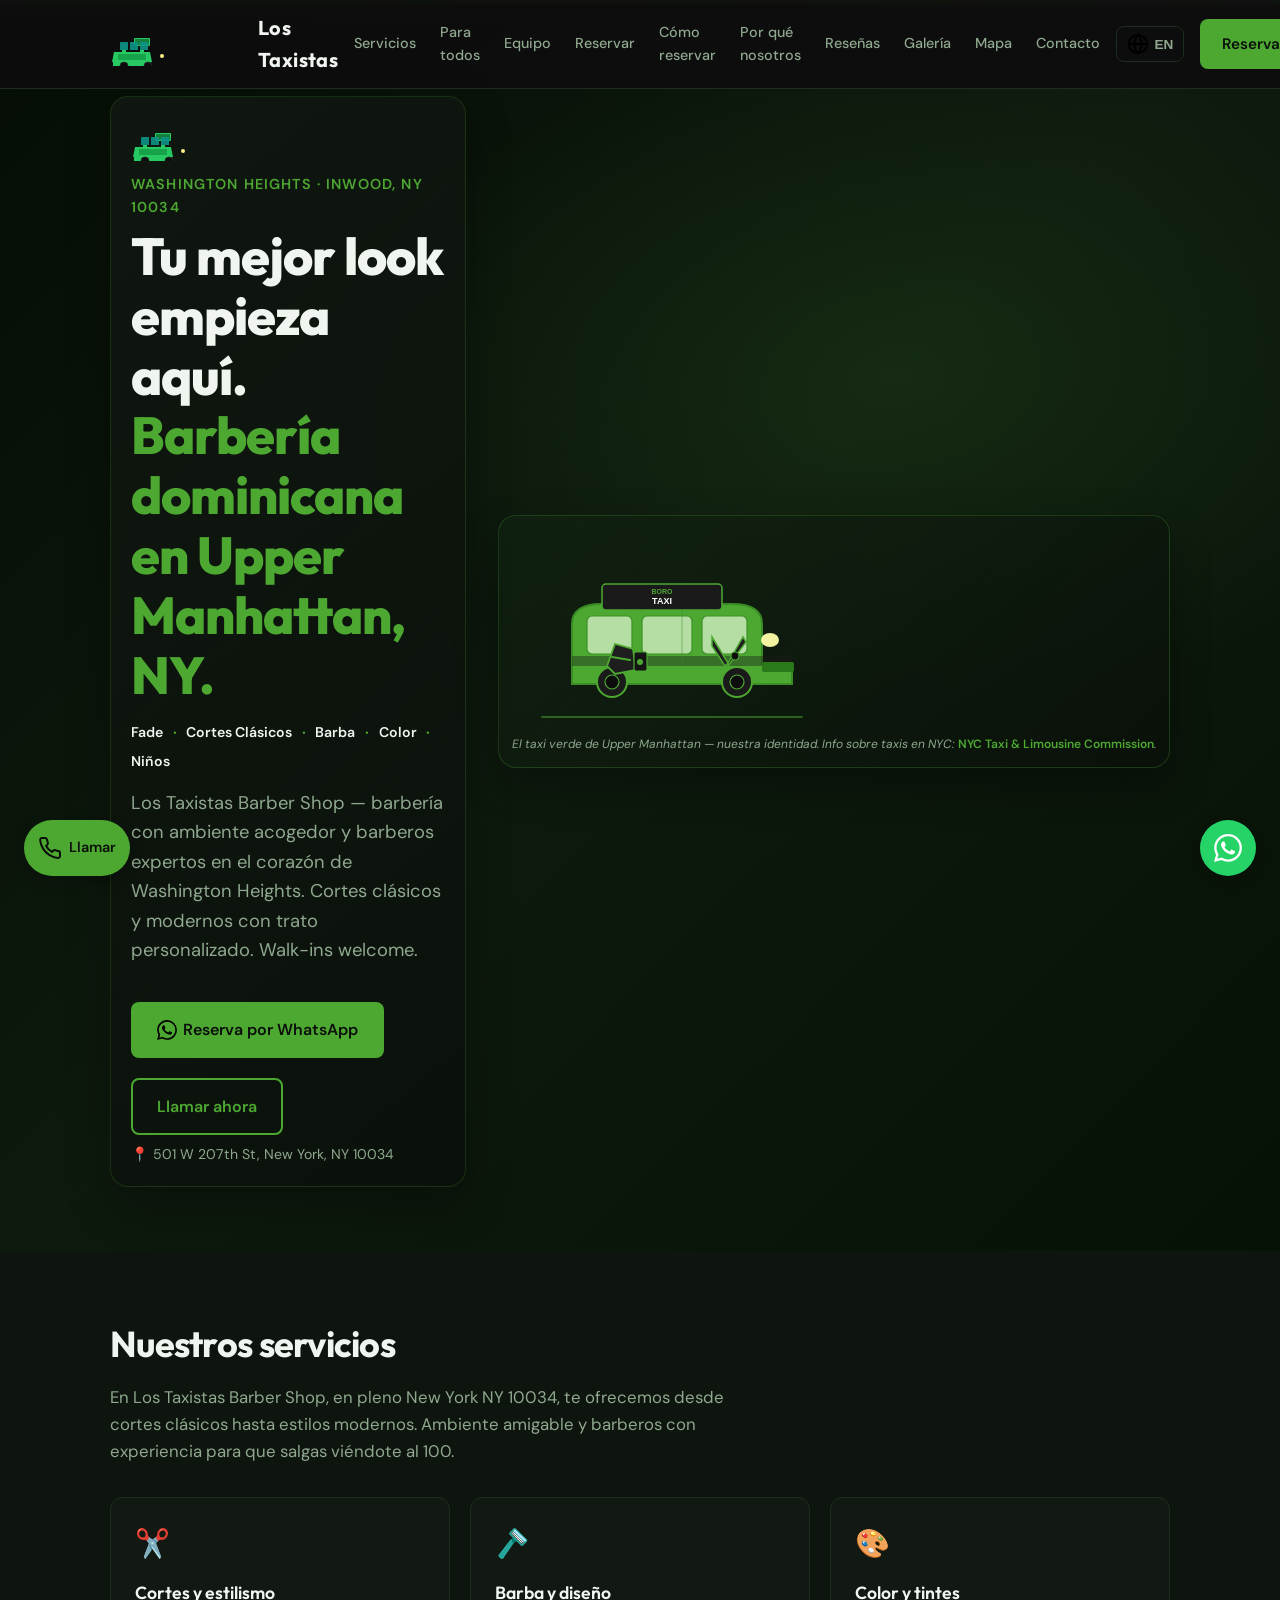
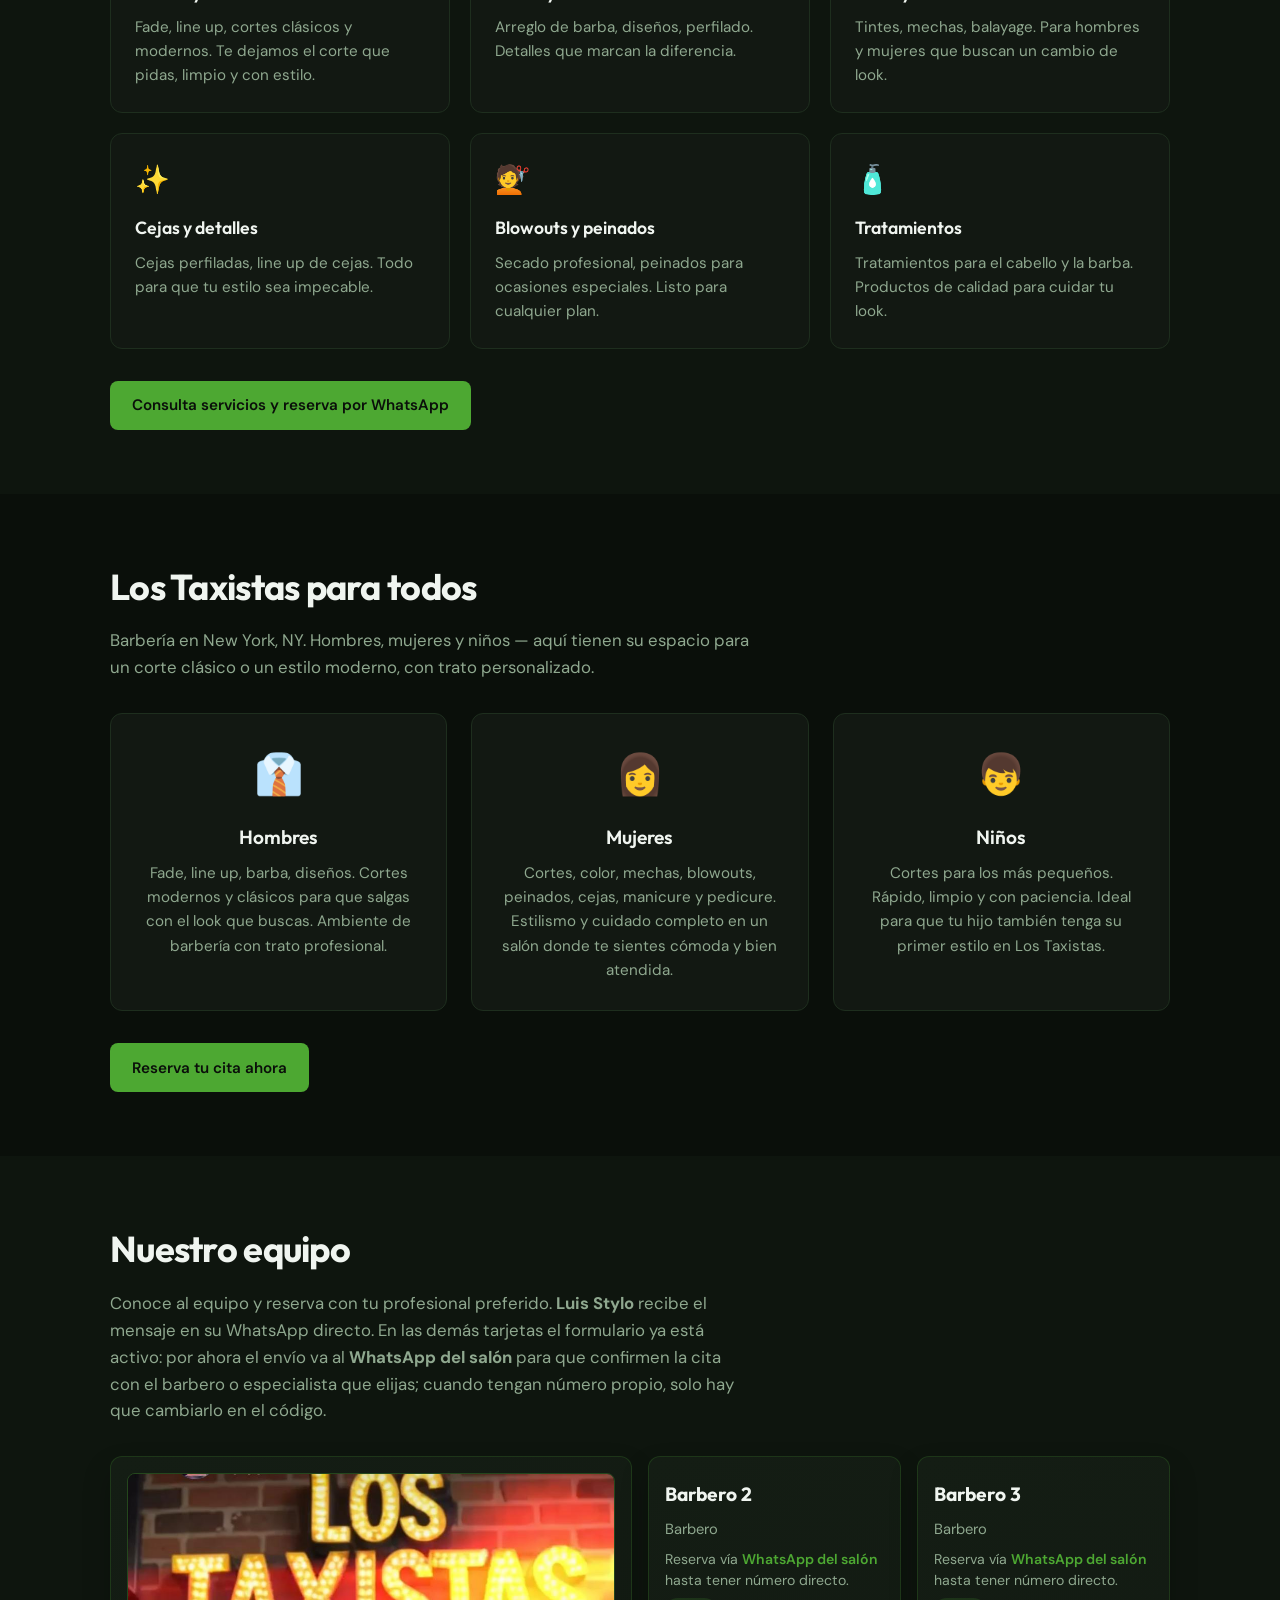
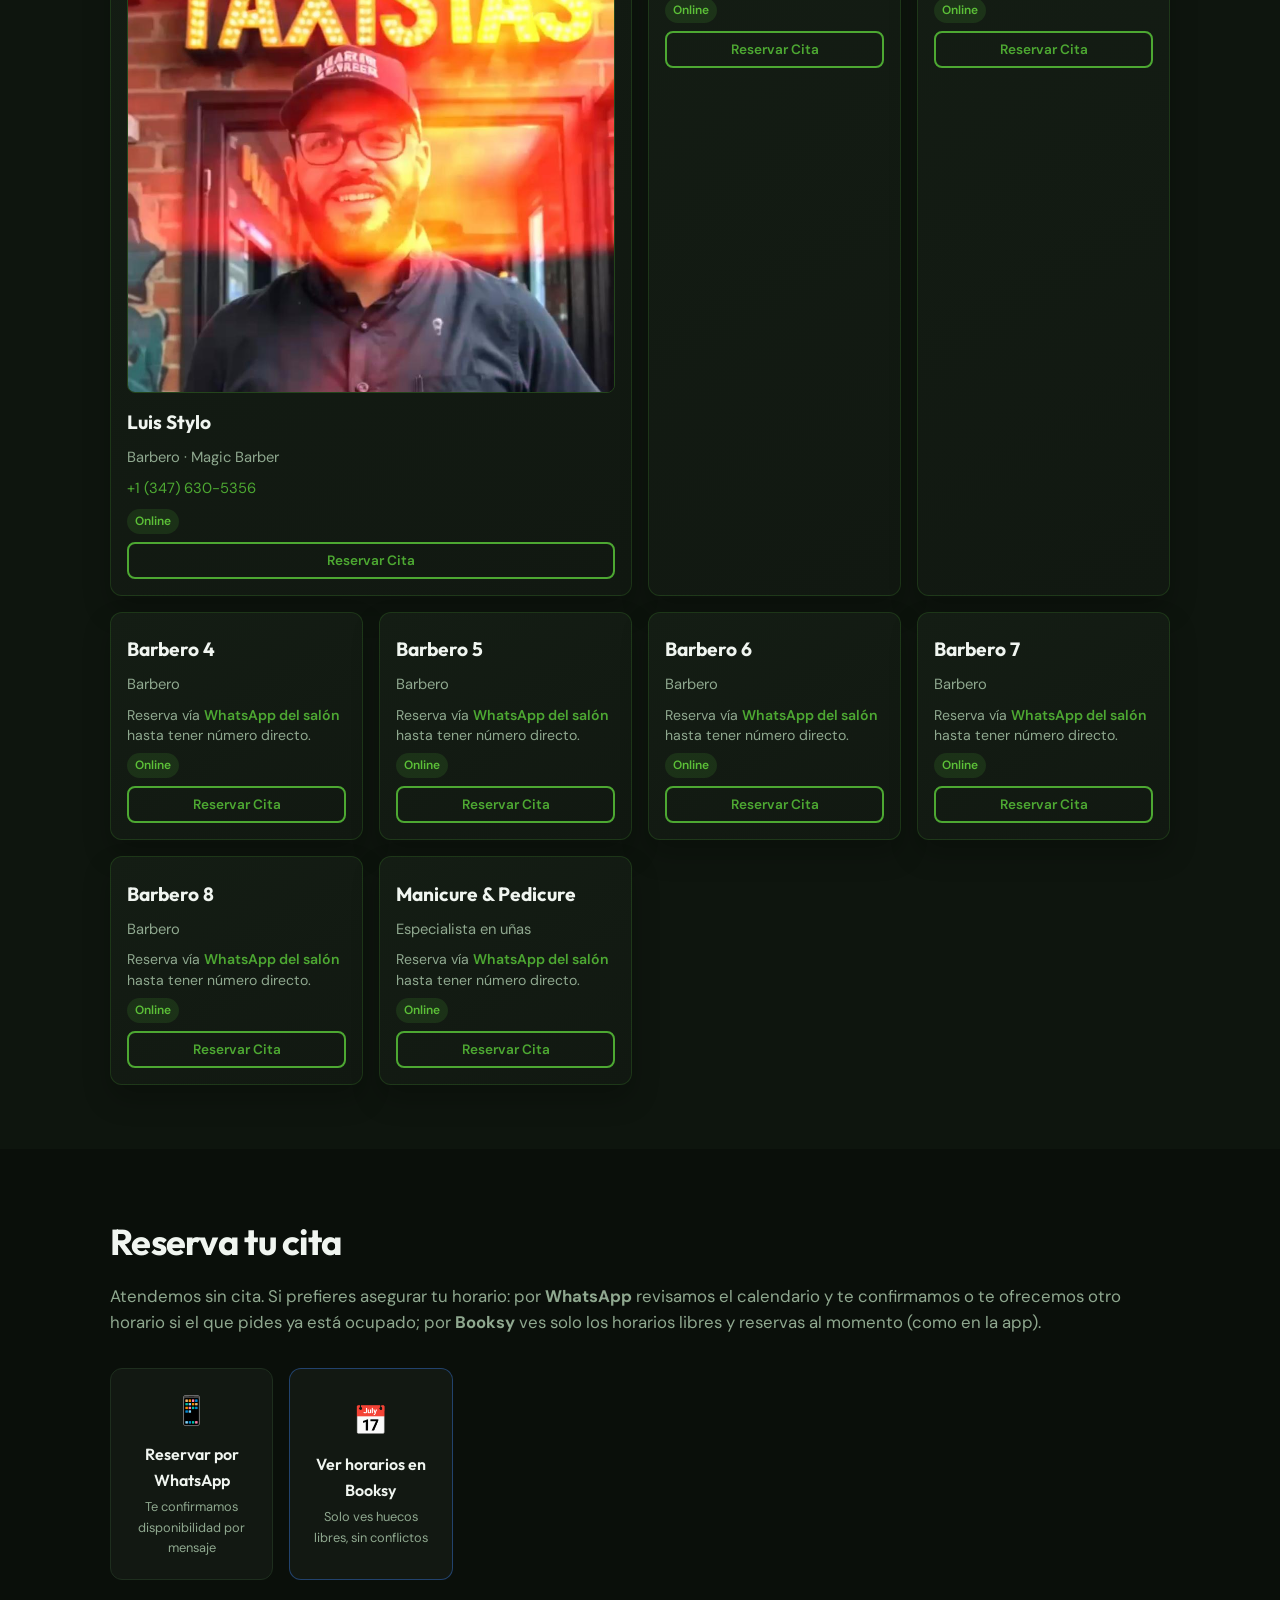
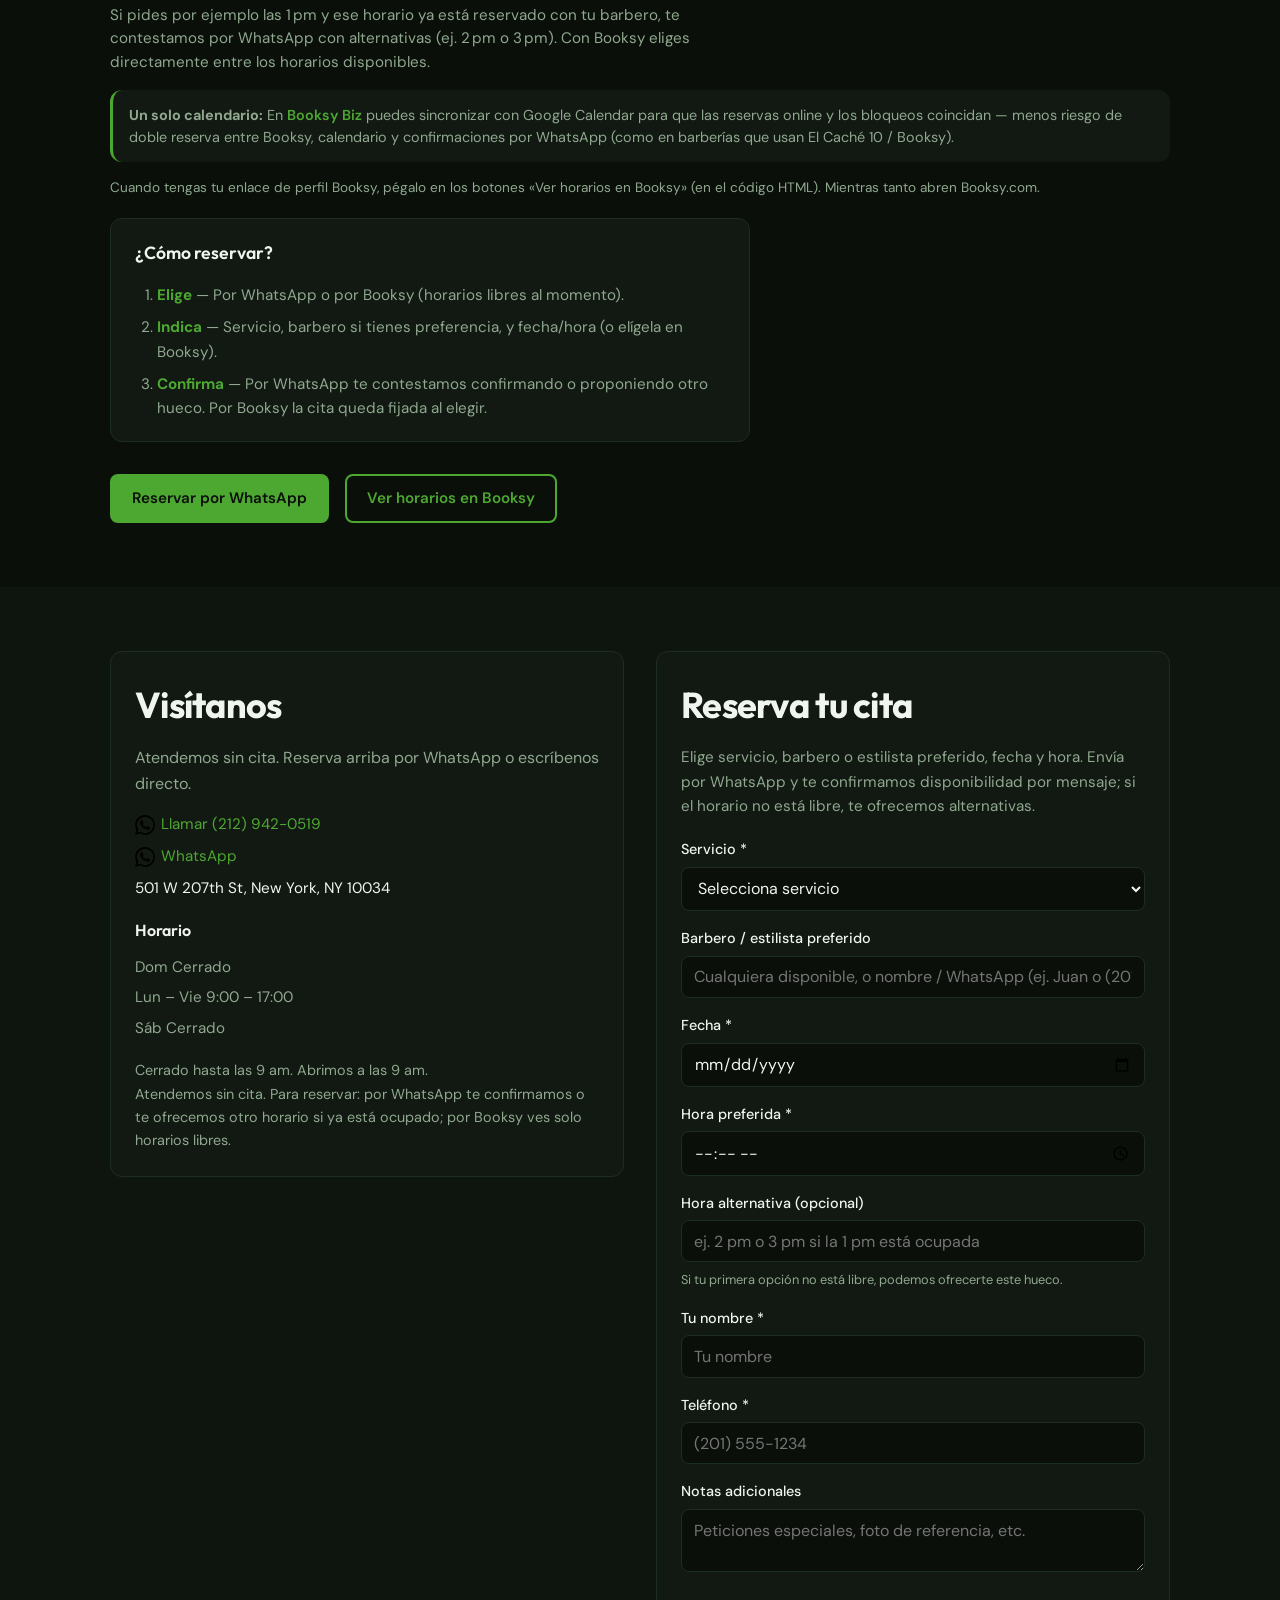
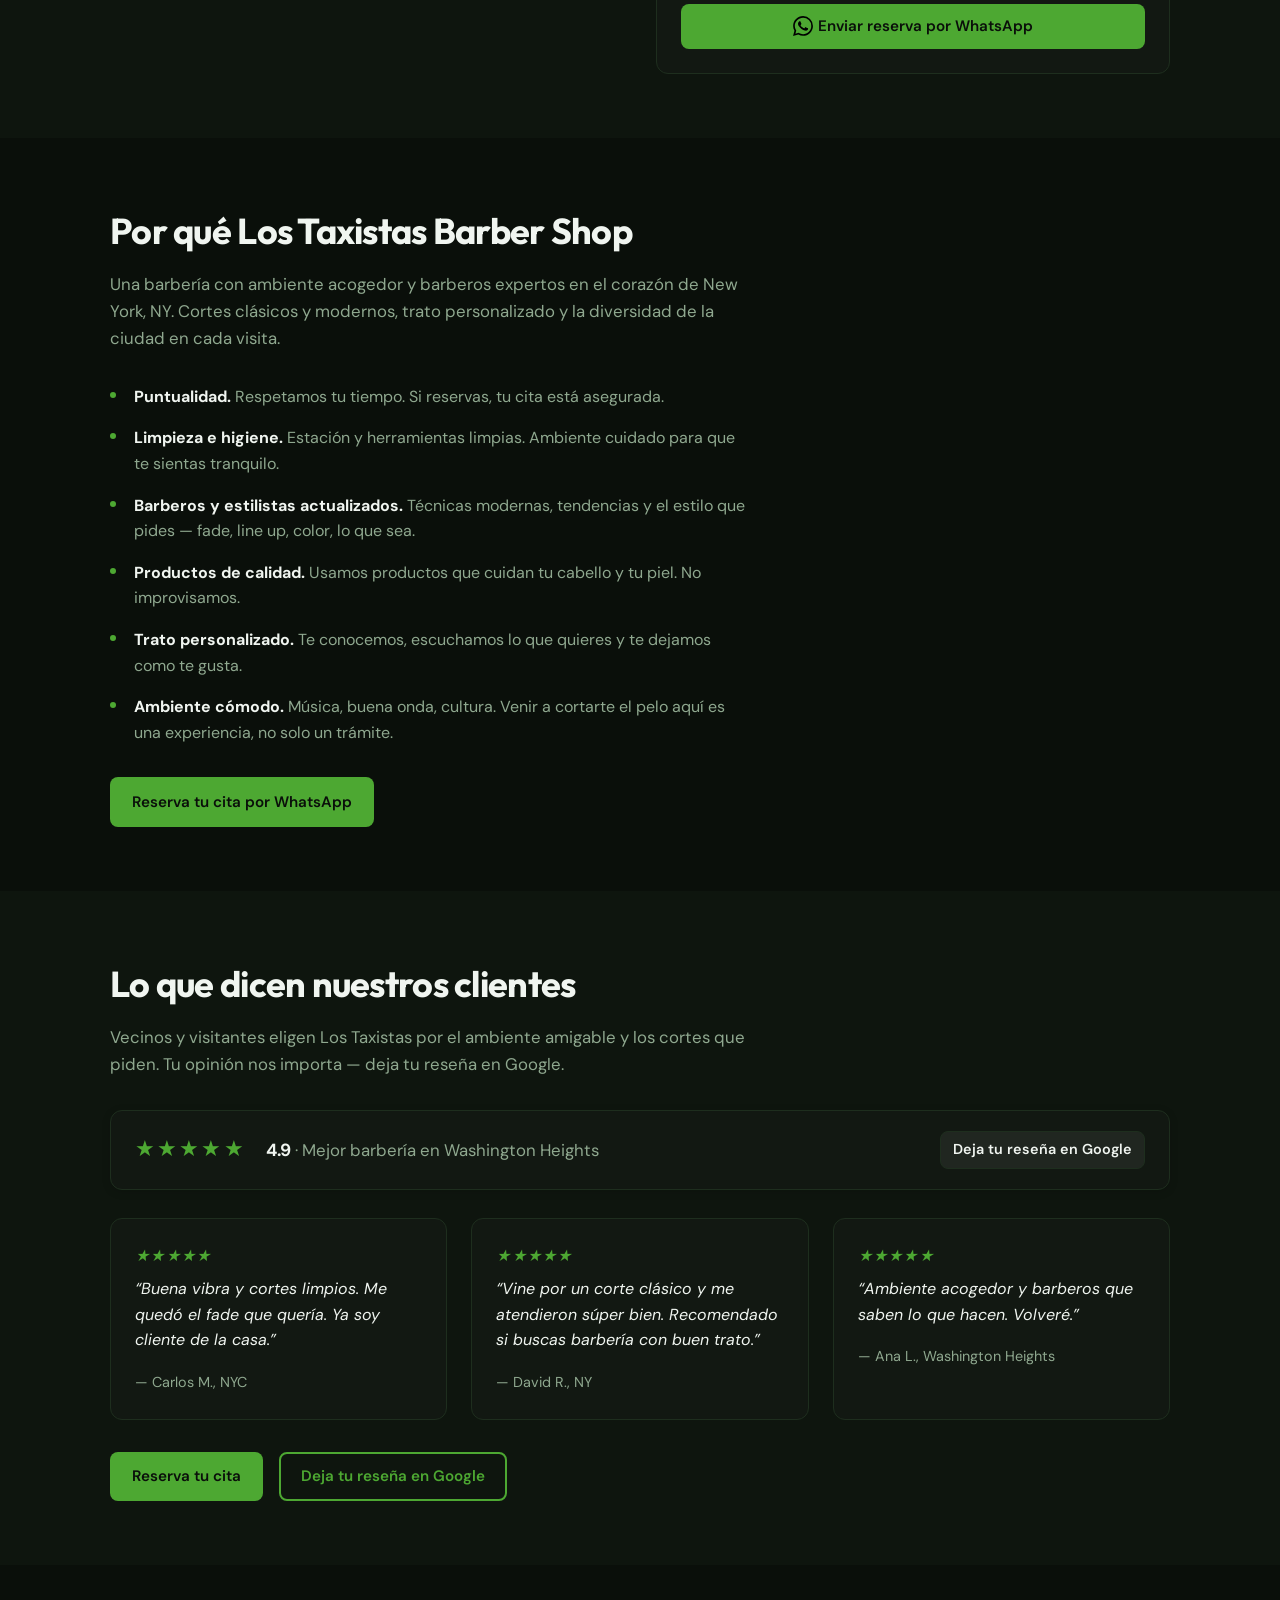
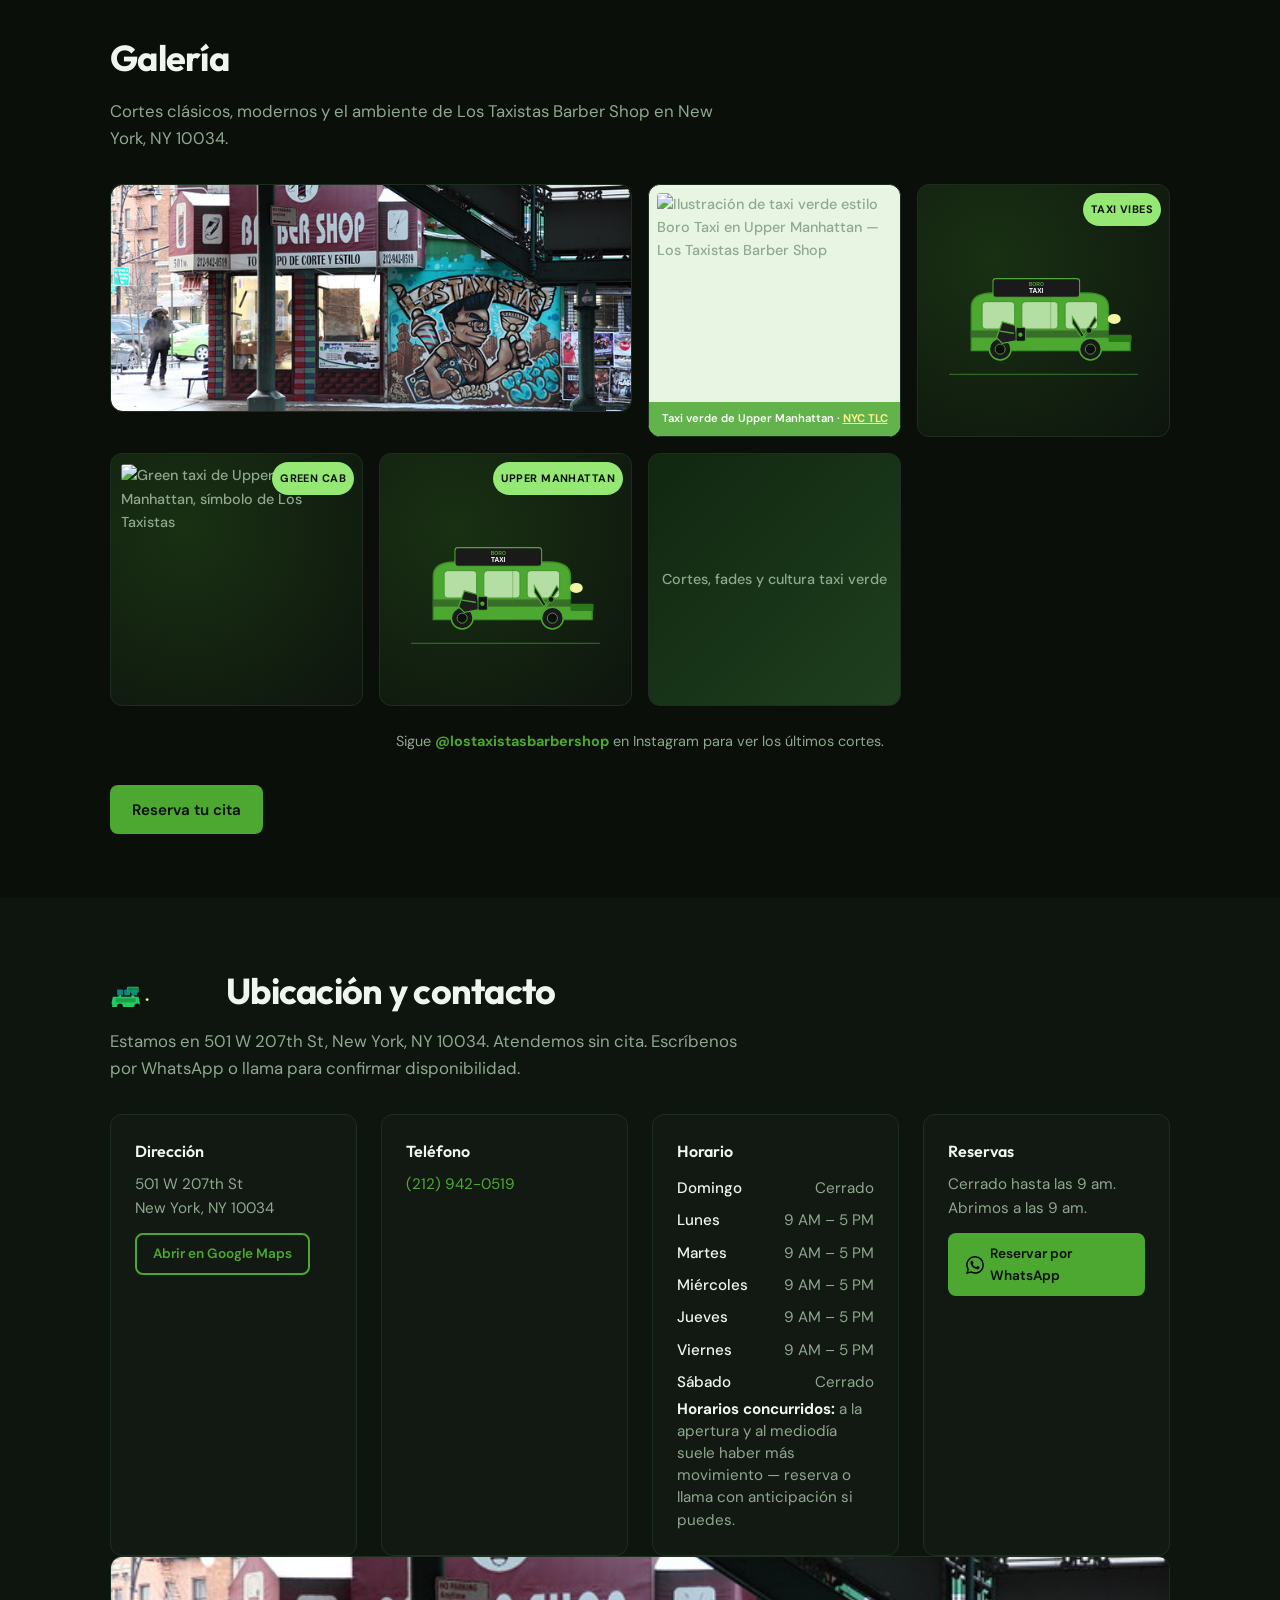
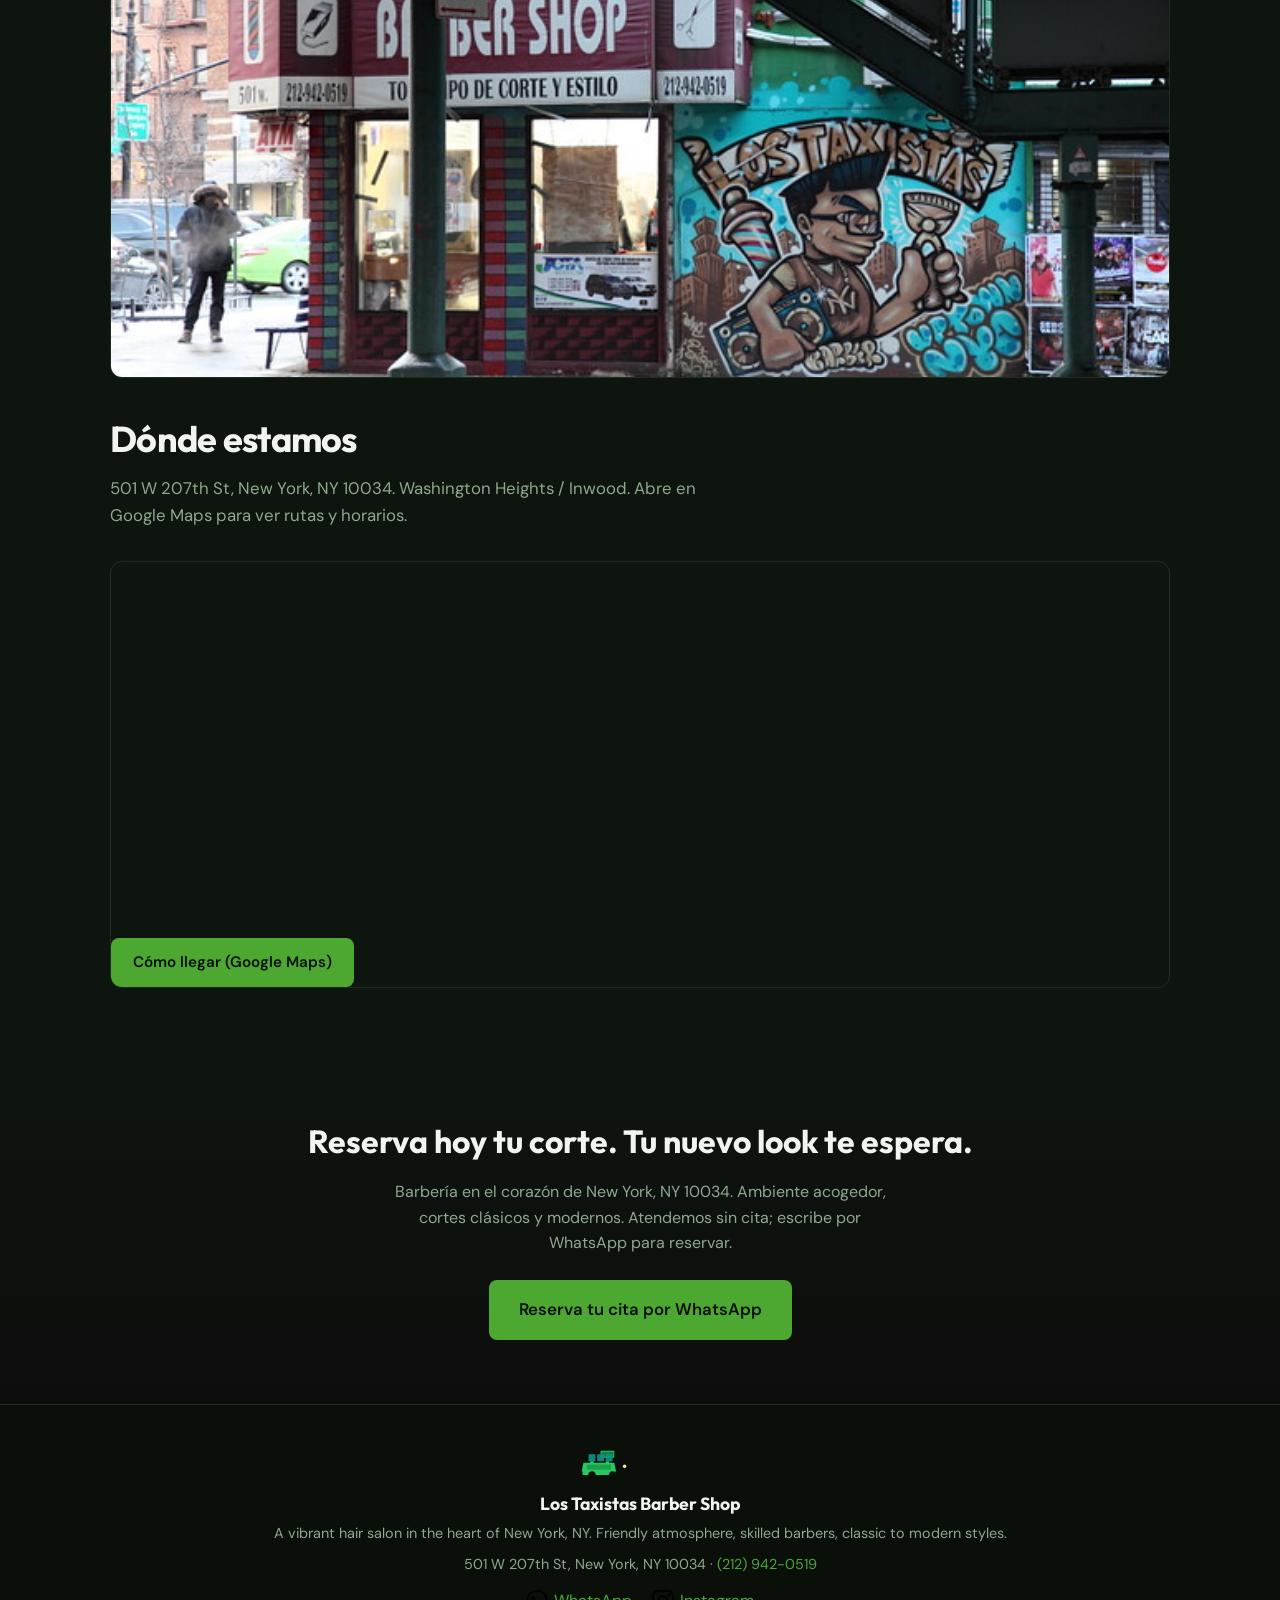
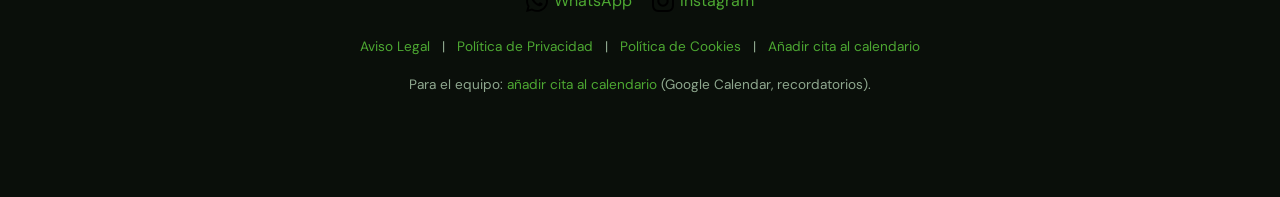
==== commit 2aacf635: "Moderniza diseño, mejora foto de Luis y agrega servicios para mujeres" ====
--- a/index.html
+++ b/index.html
@@ -199,7 +199,7 @@
           <article class="audience-card">
             <div class="audience-icon">👩</div>
             <h3>Mujeres</h3>
-            <p>Cortes, color, mechas, blowouts, peinados. Estilismo y cuidado del cabello en un salón donde te sientes cómoda y bien atendida.</p>
+            <p>Cortes, color, mechas, blowouts, peinados, cejas, manicure y pedicure. Estilismo y cuidado completo en un salón donde te sientes cómoda y bien atendida.</p>
           </article>
           <article class="audience-card">
             <div class="audience-icon">👦</div>
@@ -217,14 +217,296 @@
     <section id="equipo" class="section section-team">
       <div class="container">
         <h2 class="section-title">Nuestro equipo</h2>
-        <p class="section-intro">Los Taxistas Barber Shop es una barbería con ambiente acogedor y barberos expertos. Ofrecemos desde cortes clásicos hasta estilos modernos, celebrando la diversidad de la ciudad con un trato personalizado para cada cliente. Una opción popular entre vecinos y visitantes.</p>
-        <div class="team-photo-wrap" id="team-photo-wrap">
-          <img src="images/team.jpg" alt="Equipo de Los Taxistas Barber Shop" class="team-photo" loading="lazy" onerror="this.closest('.team-photo-wrap').style.display='none'" />
-        </div>
-        <div class="section-cta">
-          <a href="https://wa.me/12129420519?text=Hola%2C%20quiero%20reservar%20una%20cita%20en%20Los%20Taxistas%20en%20Los%20Taxistas%20Barber%20Shop" class="btn btn-cta" target="_blank" rel="noopener">
-            <img src="images/icon-whatsapp.svg" alt="" width="20" height="20" class="btn-icon" /> Reservar por WhatsApp
-          </a>
+        <p class="section-intro">Conoce al equipo y reserva con tu profesional preferido. <strong>Luis Stylo</strong> recibe el mensaje en su WhatsApp directo. En las demás tarjetas el formulario ya está activo: por ahora el envío va al <strong>WhatsApp del salón</strong> para que confirmen la cita con el barbero o especialista que elijas; cuando tengan número propio, solo hay que cambiarlo en el código.</p>
+        <div class="barber-grid">
+          <article class="barber-card barber-card--featured">
+            <img src="images/Luis Stylo.jpeg" alt="Luis Stylo en Los Taxistas Barber Shop" class="barber-photo" loading="lazy" onerror="this.style.display='none'" />
+            <h3>Luis Stylo</h3>
+            <p class="barber-role">Barbero · Magic Barber</p>
+            <p class="barber-phone"><a href="tel:+13476305356">+1 (347) 630-5356</a></p>
+            <span class="barber-status">Online</span>
+            <button type="button" class="btn btn-outline btn-sm toggle-barber-form" aria-expanded="false">Reservar Cita</button>
+            <div class="barber-form-wrap" hidden>
+              <p class="barber-form-subtitle">Agenda tu cita por internet · Confirma por WhatsApp</p>
+              <button type="button" class="barber-form-hide toggle-barber-form">Ocultar formulario</button>
+              <form class="book-form barber-book-form" data-staff="Luis Stylo" data-phone="13476305356" data-wa-route="direct" aria-label="Reserva con Luis Stylo">
+                <label>Tipo de servicio *</label>
+                <select name="service" required>
+                  <option value="">Seleccione el servicio</option>
+                  <option value="Corte">Corte</option>
+                  <option value="Fade / Line up">Fade / Line up</option>
+                  <option value="Barba">Barba</option>
+                  <option value="Corte + barba">Corte + barba</option>
+                  <option value="Color / Tinte">Color / Tinte</option>
+                  <option value="Otro">Otro</option>
+                </select>
+                <label>Fecha *</label>
+                <input type="date" name="date" required />
+                <label>Hora preferida *</label>
+                <input type="time" name="time" required />
+                <label>Nombre del cliente *</label>
+                <input type="text" name="name" placeholder="Ej: María López" required />
+                <label>Descripción *</label>
+                <textarea name="description" rows="2" placeholder="Ej: Lavado y secado con volumen" required></textarea>
+                <button type="submit" class="btn btn-cta btn-block">Enviar reserva por WhatsApp</button>
+              </form>
+            </div>
+          </article>
+          <article class="barber-card">
+            <h3>Barbero 2</h3>
+            <p class="barber-role">Barbero</p>
+            <p class="barber-phone barber-phone--shop">Reserva vía <a href="https://wa.me/12129420519" target="_blank" rel="noopener">WhatsApp del salón</a> hasta tener número directo.</p>
+            <span class="barber-status">Online</span>
+            <button type="button" class="btn btn-outline btn-sm toggle-barber-form" aria-expanded="false">Reservar Cita</button>
+            <div class="barber-form-wrap" hidden>
+              <p class="barber-form-subtitle">Agenda tu cita por internet · Confirma por WhatsApp</p>
+              <button type="button" class="barber-form-hide toggle-barber-form">Ocultar formulario</button>
+              <form class="book-form barber-book-form" data-staff="Barbero 2" data-phone="12129420519" data-wa-route="shop" aria-label="Reserva con Barbero 2">
+                <label>Tipo de servicio *</label>
+                <select name="service" required>
+                  <option value="">Seleccione el servicio</option>
+                  <option value="Corte">Corte</option>
+                  <option value="Fade / Line up">Fade / Line up</option>
+                  <option value="Barba">Barba</option>
+                  <option value="Corte + barba">Corte + barba</option>
+                  <option value="Color / Tinte">Color / Tinte</option>
+                  <option value="Otro">Otro</option>
+                </select>
+                <label>Fecha *</label>
+                <input type="date" name="date" required />
+                <label>Hora preferida *</label>
+                <input type="time" name="time" required />
+                <label>Nombre del cliente *</label>
+                <input type="text" name="name" placeholder="Ej: María López" required />
+                <label>Descripción *</label>
+                <textarea name="description" rows="2" placeholder="Ej: Lavado y secado con volumen" required></textarea>
+                <button type="submit" class="btn btn-cta btn-block">Enviar reserva por WhatsApp</button>
+              </form>
+            </div>
+          </article>
+          <article class="barber-card">
+            <h3>Barbero 3</h3>
+            <p class="barber-role">Barbero</p>
+            <p class="barber-phone barber-phone--shop">Reserva vía <a href="https://wa.me/12129420519" target="_blank" rel="noopener">WhatsApp del salón</a> hasta tener número directo.</p>
+            <span class="barber-status">Online</span>
+            <button type="button" class="btn btn-outline btn-sm toggle-barber-form" aria-expanded="false">Reservar Cita</button>
+            <div class="barber-form-wrap" hidden>
+              <p class="barber-form-subtitle">Agenda tu cita por internet · Confirma por WhatsApp</p>
+              <button type="button" class="barber-form-hide toggle-barber-form">Ocultar formulario</button>
+              <form class="book-form barber-book-form" data-staff="Barbero 3" data-phone="12129420519" data-wa-route="shop" aria-label="Reserva con Barbero 3">
+                <label>Tipo de servicio *</label>
+                <select name="service" required>
+                  <option value="">Seleccione el servicio</option>
+                  <option value="Corte">Corte</option>
+                  <option value="Fade / Line up">Fade / Line up</option>
+                  <option value="Barba">Barba</option>
+                  <option value="Corte + barba">Corte + barba</option>
+                  <option value="Color / Tinte">Color / Tinte</option>
+                  <option value="Otro">Otro</option>
+                </select>
+                <label>Fecha *</label>
+                <input type="date" name="date" required />
+                <label>Hora preferida *</label>
+                <input type="time" name="time" required />
+                <label>Nombre del cliente *</label>
+                <input type="text" name="name" placeholder="Ej: María López" required />
+                <label>Descripción *</label>
+                <textarea name="description" rows="2" placeholder="Ej: Lavado y secado con volumen" required></textarea>
+                <button type="submit" class="btn btn-cta btn-block">Enviar reserva por WhatsApp</button>
+              </form>
+            </div>
+          </article>
+          <article class="barber-card">
+            <h3>Barbero 4</h3>
+            <p class="barber-role">Barbero</p>
+            <p class="barber-phone barber-phone--shop">Reserva vía <a href="https://wa.me/12129420519" target="_blank" rel="noopener">WhatsApp del salón</a> hasta tener número directo.</p>
+            <span class="barber-status">Online</span>
+            <button type="button" class="btn btn-outline btn-sm toggle-barber-form" aria-expanded="false">Reservar Cita</button>
+            <div class="barber-form-wrap" hidden>
+              <p class="barber-form-subtitle">Agenda tu cita por internet · Confirma por WhatsApp</p>
+              <button type="button" class="barber-form-hide toggle-barber-form">Ocultar formulario</button>
+              <form class="book-form barber-book-form" data-staff="Barbero 4" data-phone="12129420519" data-wa-route="shop" aria-label="Reserva con Barbero 4">
+                <label>Tipo de servicio *</label>
+                <select name="service" required>
+                  <option value="">Seleccione el servicio</option>
+                  <option value="Corte">Corte</option>
+                  <option value="Fade / Line up">Fade / Line up</option>
+                  <option value="Barba">Barba</option>
+                  <option value="Corte + barba">Corte + barba</option>
+                  <option value="Color / Tinte">Color / Tinte</option>
+                  <option value="Otro">Otro</option>
+                </select>
+                <label>Fecha *</label>
+                <input type="date" name="date" required />
+                <label>Hora preferida *</label>
+                <input type="time" name="time" required />
+                <label>Nombre del cliente *</label>
+                <input type="text" name="name" placeholder="Ej: María López" required />
+                <label>Descripción *</label>
+                <textarea name="description" rows="2" placeholder="Ej: Lavado y secado con volumen" required></textarea>
+                <button type="submit" class="btn btn-cta btn-block">Enviar reserva por WhatsApp</button>
+              </form>
+            </div>
+          </article>
+          <article class="barber-card">
+            <h3>Barbero 5</h3>
+            <p class="barber-role">Barbero</p>
+            <p class="barber-phone barber-phone--shop">Reserva vía <a href="https://wa.me/12129420519" target="_blank" rel="noopener">WhatsApp del salón</a> hasta tener número directo.</p>
+            <span class="barber-status">Online</span>
+            <button type="button" class="btn btn-outline btn-sm toggle-barber-form" aria-expanded="false">Reservar Cita</button>
+            <div class="barber-form-wrap" hidden>
+              <p class="barber-form-subtitle">Agenda tu cita por internet · Confirma por WhatsApp</p>
+              <button type="button" class="barber-form-hide toggle-barber-form">Ocultar formulario</button>
+              <form class="book-form barber-book-form" data-staff="Barbero 5" data-phone="12129420519" data-wa-route="shop" aria-label="Reserva con Barbero 5">
+                <label>Tipo de servicio *</label>
+                <select name="service" required>
+                  <option value="">Seleccione el servicio</option>
+                  <option value="Corte">Corte</option>
+                  <option value="Fade / Line up">Fade / Line up</option>
+                  <option value="Barba">Barba</option>
+                  <option value="Corte + barba">Corte + barba</option>
+                  <option value="Color / Tinte">Color / Tinte</option>
+                  <option value="Otro">Otro</option>
+                </select>
+                <label>Fecha *</label>
+                <input type="date" name="date" required />
+                <label>Hora preferida *</label>
+                <input type="time" name="time" required />
+                <label>Nombre del cliente *</label>
+                <input type="text" name="name" placeholder="Ej: María López" required />
+                <label>Descripción *</label>
+                <textarea name="description" rows="2" placeholder="Ej: Lavado y secado con volumen" required></textarea>
+                <button type="submit" class="btn btn-cta btn-block">Enviar reserva por WhatsApp</button>
+              </form>
+            </div>
+          </article>
+          <article class="barber-card">
+            <h3>Barbero 6</h3>
+            <p class="barber-role">Barbero</p>
+            <p class="barber-phone barber-phone--shop">Reserva vía <a href="https://wa.me/12129420519" target="_blank" rel="noopener">WhatsApp del salón</a> hasta tener número directo.</p>
+            <span class="barber-status">Online</span>
+            <button type="button" class="btn btn-outline btn-sm toggle-barber-form" aria-expanded="false">Reservar Cita</button>
+            <div class="barber-form-wrap" hidden>
+              <p class="barber-form-subtitle">Agenda tu cita por internet · Confirma por WhatsApp</p>
+              <button type="button" class="barber-form-hide toggle-barber-form">Ocultar formulario</button>
+              <form class="book-form barber-book-form" data-staff="Barbero 6" data-phone="12129420519" data-wa-route="shop" aria-label="Reserva con Barbero 6">
+                <label>Tipo de servicio *</label>
+                <select name="service" required>
+                  <option value="">Seleccione el servicio</option>
+                  <option value="Corte">Corte</option>
+                  <option value="Fade / Line up">Fade / Line up</option>
+                  <option value="Barba">Barba</option>
+                  <option value="Corte + barba">Corte + barba</option>
+                  <option value="Color / Tinte">Color / Tinte</option>
+                  <option value="Otro">Otro</option>
+                </select>
+                <label>Fecha *</label>
+                <input type="date" name="date" required />
+                <label>Hora preferida *</label>
+                <input type="time" name="time" required />
+                <label>Nombre del cliente *</label>
+                <input type="text" name="name" placeholder="Ej: María López" required />
+                <label>Descripción *</label>
+                <textarea name="description" rows="2" placeholder="Ej: Lavado y secado con volumen" required></textarea>
+                <button type="submit" class="btn btn-cta btn-block">Enviar reserva por WhatsApp</button>
+              </form>
+            </div>
+          </article>
+          <article class="barber-card">
+            <h3>Barbero 7</h3>
+            <p class="barber-role">Barbero</p>
+            <p class="barber-phone barber-phone--shop">Reserva vía <a href="https://wa.me/12129420519" target="_blank" rel="noopener">WhatsApp del salón</a> hasta tener número directo.</p>
+            <span class="barber-status">Online</span>
+            <button type="button" class="btn btn-outline btn-sm toggle-barber-form" aria-expanded="false">Reservar Cita</button>
+            <div class="barber-form-wrap" hidden>
+              <p class="barber-form-subtitle">Agenda tu cita por internet · Confirma por WhatsApp</p>
+              <button type="button" class="barber-form-hide toggle-barber-form">Ocultar formulario</button>
+              <form class="book-form barber-book-form" data-staff="Barbero 7" data-phone="12129420519" data-wa-route="shop" aria-label="Reserva con Barbero 7">
+                <label>Tipo de servicio *</label>
+                <select name="service" required>
+                  <option value="">Seleccione el servicio</option>
+                  <option value="Corte">Corte</option>
+                  <option value="Fade / Line up">Fade / Line up</option>
+                  <option value="Barba">Barba</option>
+                  <option value="Corte + barba">Corte + barba</option>
+                  <option value="Color / Tinte">Color / Tinte</option>
+                  <option value="Otro">Otro</option>
+                </select>
+                <label>Fecha *</label>
+                <input type="date" name="date" required />
+                <label>Hora preferida *</label>
+                <input type="time" name="time" required />
+                <label>Nombre del cliente *</label>
+                <input type="text" name="name" placeholder="Ej: María López" required />
+                <label>Descripción *</label>
+                <textarea name="description" rows="2" placeholder="Ej: Lavado y secado con volumen" required></textarea>
+                <button type="submit" class="btn btn-cta btn-block">Enviar reserva por WhatsApp</button>
+              </form>
+            </div>
+          </article>
+          <article class="barber-card">
+            <h3>Barbero 8</h3>
+            <p class="barber-role">Barbero</p>
+            <p class="barber-phone barber-phone--shop">Reserva vía <a href="https://wa.me/12129420519" target="_blank" rel="noopener">WhatsApp del salón</a> hasta tener número directo.</p>
+            <span class="barber-status">Online</span>
+            <button type="button" class="btn btn-outline btn-sm toggle-barber-form" aria-expanded="false">Reservar Cita</button>
+            <div class="barber-form-wrap" hidden>
+              <p class="barber-form-subtitle">Agenda tu cita por internet · Confirma por WhatsApp</p>
+              <button type="button" class="barber-form-hide toggle-barber-form">Ocultar formulario</button>
+              <form class="book-form barber-book-form" data-staff="Barbero 8" data-phone="12129420519" data-wa-route="shop" aria-label="Reserva con Barbero 8">
+                <label>Tipo de servicio *</label>
+                <select name="service" required>
+                  <option value="">Seleccione el servicio</option>
+                  <option value="Corte">Corte</option>
+                  <option value="Fade / Line up">Fade / Line up</option>
+                  <option value="Barba">Barba</option>
+                  <option value="Corte + barba">Corte + barba</option>
+                  <option value="Color / Tinte">Color / Tinte</option>
+                  <option value="Otro">Otro</option>
+                </select>
+                <label>Fecha *</label>
+                <input type="date" name="date" required />
+                <label>Hora preferida *</label>
+                <input type="time" name="time" required />
+                <label>Nombre del cliente *</label>
+                <input type="text" name="name" placeholder="Ej: María López" required />
+                <label>Descripción *</label>
+                <textarea name="description" rows="2" placeholder="Ej: Lavado y secado con volumen" required></textarea>
+                <button type="submit" class="btn btn-cta btn-block">Enviar reserva por WhatsApp</button>
+              </form>
+            </div>
+          </article>
+          <article class="barber-card">
+            <h3>Manicure &amp; Pedicure</h3>
+            <p class="barber-role">Especialista en uñas</p>
+            <p class="barber-phone barber-phone--shop">Reserva vía <a href="https://wa.me/12129420519" target="_blank" rel="noopener">WhatsApp del salón</a> hasta tener número directo.</p>
+            <span class="barber-status">Online</span>
+            <button type="button" class="btn btn-outline btn-sm toggle-barber-form" aria-expanded="false">Reservar Cita</button>
+            <div class="barber-form-wrap" hidden>
+              <p class="barber-form-subtitle">Agenda tu cita por internet · Confirma por WhatsApp</p>
+              <button type="button" class="barber-form-hide toggle-barber-form">Ocultar formulario</button>
+              <form class="book-form barber-book-form" data-staff="Manicure &amp; Pedicure" data-phone="12129420519" data-wa-route="shop" aria-label="Reserva manicure y pedicure">
+                <label>Tipo de servicio *</label>
+                <select name="service" required>
+                  <option value="">Seleccione el servicio</option>
+                  <option value="Manicure">Manicure</option>
+                  <option value="Pedicure">Pedicure</option>
+                  <option value="Manicure + Pedicure">Manicure + Pedicure</option>
+                  <option value="Acrílicas / gel">Acrílicas / gel</option>
+                  <option value="Otro">Otro</option>
+                </select>
+                <label>Fecha *</label>
+                <input type="date" name="date" required />
+                <label>Hora preferida *</label>
+                <input type="time" name="time" required />
+                <label>Nombre del cliente *</label>
+                <input type="text" name="name" placeholder="Ej: María López" required />
+                <label>Descripción *</label>
+                <textarea name="description" rows="2" placeholder="Ej: manicure con esmaltado semipermanente" required></textarea>
+                <button type="submit" class="btn btn-cta btn-block">Enviar reserva por WhatsApp</button>
+              </form>
+            </div>
+          </article>
         </div>
       </div>
     </section>
@@ -397,10 +679,21 @@
             <img src="images/taxi-boro-green.svg" alt="Ilustración de taxi verde estilo Boro Taxi en Upper Manhattan — Los Taxistas Barber Shop" loading="lazy" width="400" height="112" />
             <span class="gallery-taxi-label">Taxi verde de Upper Manhattan · <a href="https://www.nyc.gov/site/tlc/index.page" target="_blank" rel="noopener noreferrer">NYC TLC</a></span>
           </div>
-          <div class="gallery-item" style="background: linear-gradient(135deg, #0d1f0d 0%, #1a3a1a 100%);"><span>Cortes y fades</span></div>
-          <div class="gallery-item" style="background: linear-gradient(135deg, #0e1e0e 0%, #1e381e 100%);"><span>Antes y después</span></div>
-          <div class="gallery-item" style="background: linear-gradient(135deg, #0c1c0c 0%, #182e18 100%);"><span>Ambiente del salón</span></div>
-          <div class="gallery-item" style="background: linear-gradient(135deg, #0f210f 0%, #1c351c 100%);"><span>Diseños y detalles</span></div>
+          <div class="gallery-item gallery-item-taxi-alt">
+            <img src="images/taxi-barber.svg" alt="Taxi verde y barbería estilo Uptown Manhattan" loading="lazy" />
+            <span class="gallery-taxi-badge">Taxi vibes</span>
+          </div>
+          <div class="gallery-item gallery-item-taxi-alt">
+            <img src="images/taxi-boro-green.svg" alt="Green taxi de Upper Manhattan, símbolo de Los Taxistas" loading="lazy" />
+            <span class="gallery-taxi-badge">Green Cab</span>
+          </div>
+          <div class="gallery-item gallery-item-taxi-alt">
+            <img src="images/taxi-barber.svg" alt="Ilustración de taxi verde con estilo de barbería" loading="lazy" />
+            <span class="gallery-taxi-badge">Upper Manhattan</span>
+          </div>
+          <div class="gallery-item" style="background: linear-gradient(135deg, #102710 0%, #1f3f1f 100%);">
+            <span>Cortes, fades y cultura taxi verde</span>
+          </div>
         </div>
         <p class="gallery-instagram-note">Sigue <a href="https://www.instagram.com/lostaxistasbarbershop/" target="_blank" rel="noopener noreferrer"><strong>@lostaxistasbarbershop</strong></a> en Instagram para ver los últimos cortes.</p>
         <div class="section-cta">
--- a/styles.css
+++ b/styles.css
@@ -248,6 +248,14 @@
   gap: 2rem;
   align-items: center;
 }
+.hero-text {
+  background: linear-gradient(140deg, rgba(18, 24, 18, 0.82), rgba(10, 15, 10, 0.72));
+  border: 1px solid rgba(77, 168, 50, 0.2);
+  border-radius: 18px;
+  padding: 1.25rem;
+  box-shadow: 0 20px 45px rgba(0, 0, 0, 0.28);
+  backdrop-filter: blur(6px);
+}
 @media (max-width: 768px) {
   .hero-content--with-image {
     grid-template-columns: 1fr;
@@ -259,9 +267,7 @@
     margin: 0 auto;
   }
 }
-.hero-text {
-  min-width: 0;
-}
+.hero-text { min-width: 0; }
 .hero-logo {
   display: block;
   margin-bottom: 0.75rem;
@@ -272,6 +278,11 @@
 .hero-image-wrap {
   margin: 0;
   flex-shrink: 0;
+  background: linear-gradient(140deg, rgba(17, 34, 17, 0.8), rgba(10, 15, 10, 0.7));
+  border: 1px solid rgba(77, 168, 50, 0.25);
+  border-radius: 18px;
+  padding: 0.8rem;
+  box-shadow: 0 16px 40px rgba(0, 0, 0, 0.3);
 }
 .hero-image {
   display: block;
@@ -603,6 +614,92 @@
   height: auto;
   max-height: 320px;
   object-fit: cover;
+}
+.barber-grid {
+  display: grid;
+  grid-template-columns: repeat(auto-fit, minmax(240px, 1fr));
+  gap: 1rem;
+}
+.barber-card {
+  background: linear-gradient(150deg, #141d14 0%, #111811 100%);
+  border: 1px solid rgba(77, 168, 50, 0.2);
+  border-radius: var(--radius-lg);
+  padding: 1rem;
+  display: flex;
+  flex-direction: column;
+  gap: 0.5rem;
+  box-shadow: 0 14px 28px rgba(0, 0, 0, 0.22);
+  transition: transform 0.22s ease, border-color 0.22s ease, box-shadow 0.22s ease;
+}
+.barber-card:hover {
+  transform: translateY(-4px);
+  border-color: rgba(92, 192, 56, 0.5);
+  box-shadow: 0 20px 36px rgba(0, 0, 0, 0.3);
+}
+.barber-card--featured {
+  grid-column: span 2;
+}
+.barber-photo {
+  width: 100%;
+  max-height: 520px;
+  aspect-ratio: 3 / 4;
+  object-fit: cover;
+  object-position: center 6%;
+  border-radius: var(--radius);
+  border: 1px solid rgba(77, 168, 50, 0.3);
+}
+.barber-card--featured .barber-photo {
+  object-position: center top;
+}
+.barber-card h3 {
+  margin: 0.35rem 0 0;
+  font-family: var(--font-head);
+  font-size: 1.2rem;
+}
+.barber-role,
+.barber-phone {
+  margin: 0;
+  color: var(--text-muted);
+  font-size: 0.92rem;
+}
+.barber-phone--pending {
+  font-style: italic;
+}
+.barber-phone--shop {
+  font-size: 0.88rem;
+  line-height: 1.45;
+}
+.barber-phone--shop a {
+  font-weight: 600;
+}
+.barber-status {
+  display: inline-flex;
+  width: fit-content;
+  padding: 0.18rem 0.5rem;
+  border-radius: 999px;
+  background: rgba(77, 168, 50, 0.16);
+  color: var(--accent-hover);
+  font-size: 0.75rem;
+  font-weight: 600;
+}
+.barber-form-wrap {
+  margin-top: 0.35rem;
+  border-top: 1px solid var(--border);
+  padding-top: 0.75rem;
+}
+.barber-form-subtitle {
+  margin: 0 0 0.5rem;
+  color: var(--text-muted);
+  font-size: 0.85rem;
+}
+.barber-form-hide {
+  background: transparent;
+  border: 0;
+  color: var(--accent);
+  font-size: 0.85rem;
+  padding: 0;
+  margin: 0 0 0.65rem;
+  cursor: pointer;
 }
 .team-grid {
   display: grid;
@@ -1024,6 +1121,8 @@
 }
 .gallery-item:hover {
   border-color: rgba(77, 168, 50, 0.5);
+  transform: translateY(-3px);
+  box-shadow: 0 16px 30px rgba(0, 0, 0, 0.25);
 }
 .gallery-item span {
   padding: 0.5rem;
@@ -1044,6 +1143,27 @@
   flex-direction: column;
   gap: 0;
   background: #e8f5e2;
+}
+.gallery-item-taxi-alt {
+  background: radial-gradient(circle at 30% 30%, rgba(77, 168, 50, 0.22), rgba(14, 21, 14, 0.95));
+}
+.gallery-item-taxi-alt img {
+  object-fit: contain;
+  padding: 0.65rem;
+  background: transparent;
+}
+.gallery-taxi-badge {
+  position: absolute;
+  top: 0.5rem;
+  right: 0.5rem;
+  font-size: 0.68rem;
+  letter-spacing: 0.04em;
+  text-transform: uppercase;
+  font-weight: 700;
+  color: #0a0f0a;
+  background: #95e874;
+  border-radius: 999px;
+  padding: 0.15rem 0.45rem;
 }
 .gallery-item-taxi img {
   object-fit: contain;
@@ -1422,6 +1542,9 @@
     grid-template-columns: repeat(2, 1fr);
     gap: 1rem;
   }
+  .barber-card--featured {
+    grid-column: span 1;
+  }
   .team-card {
     padding: 1rem;
   }
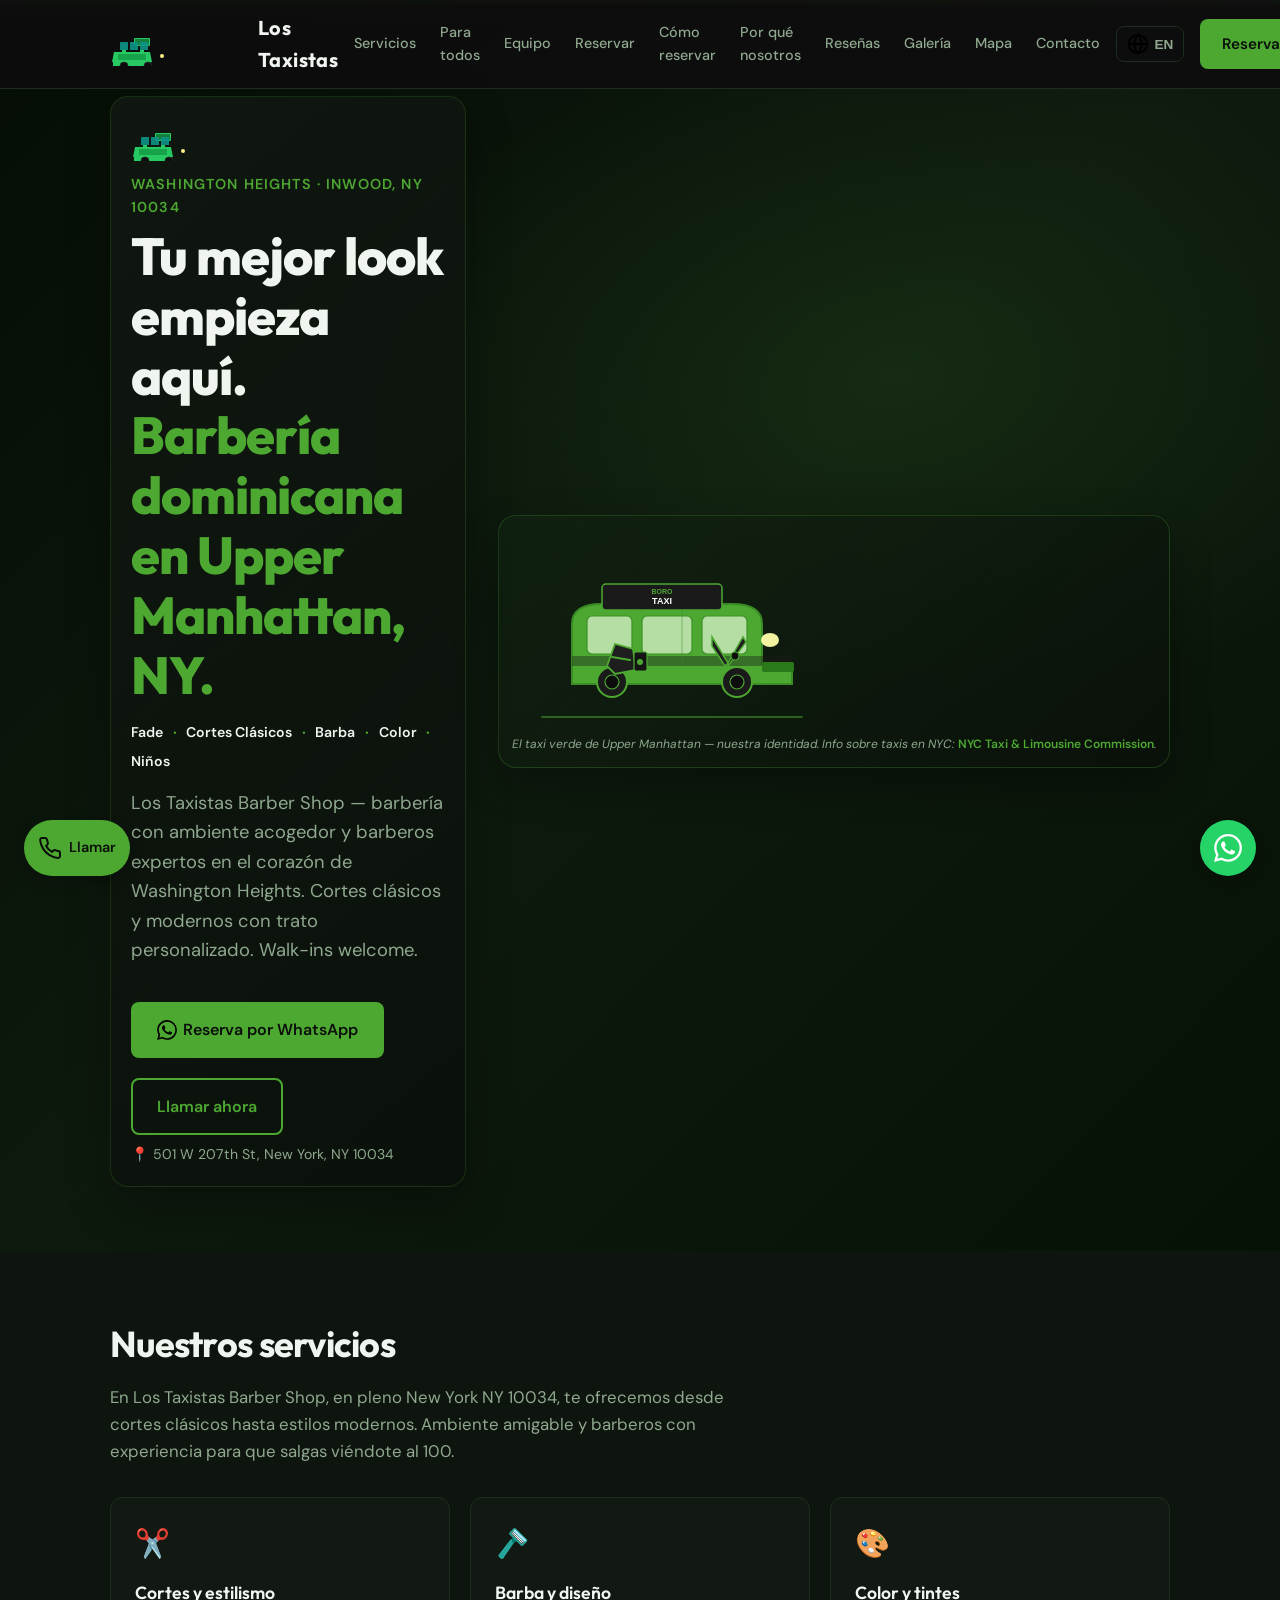
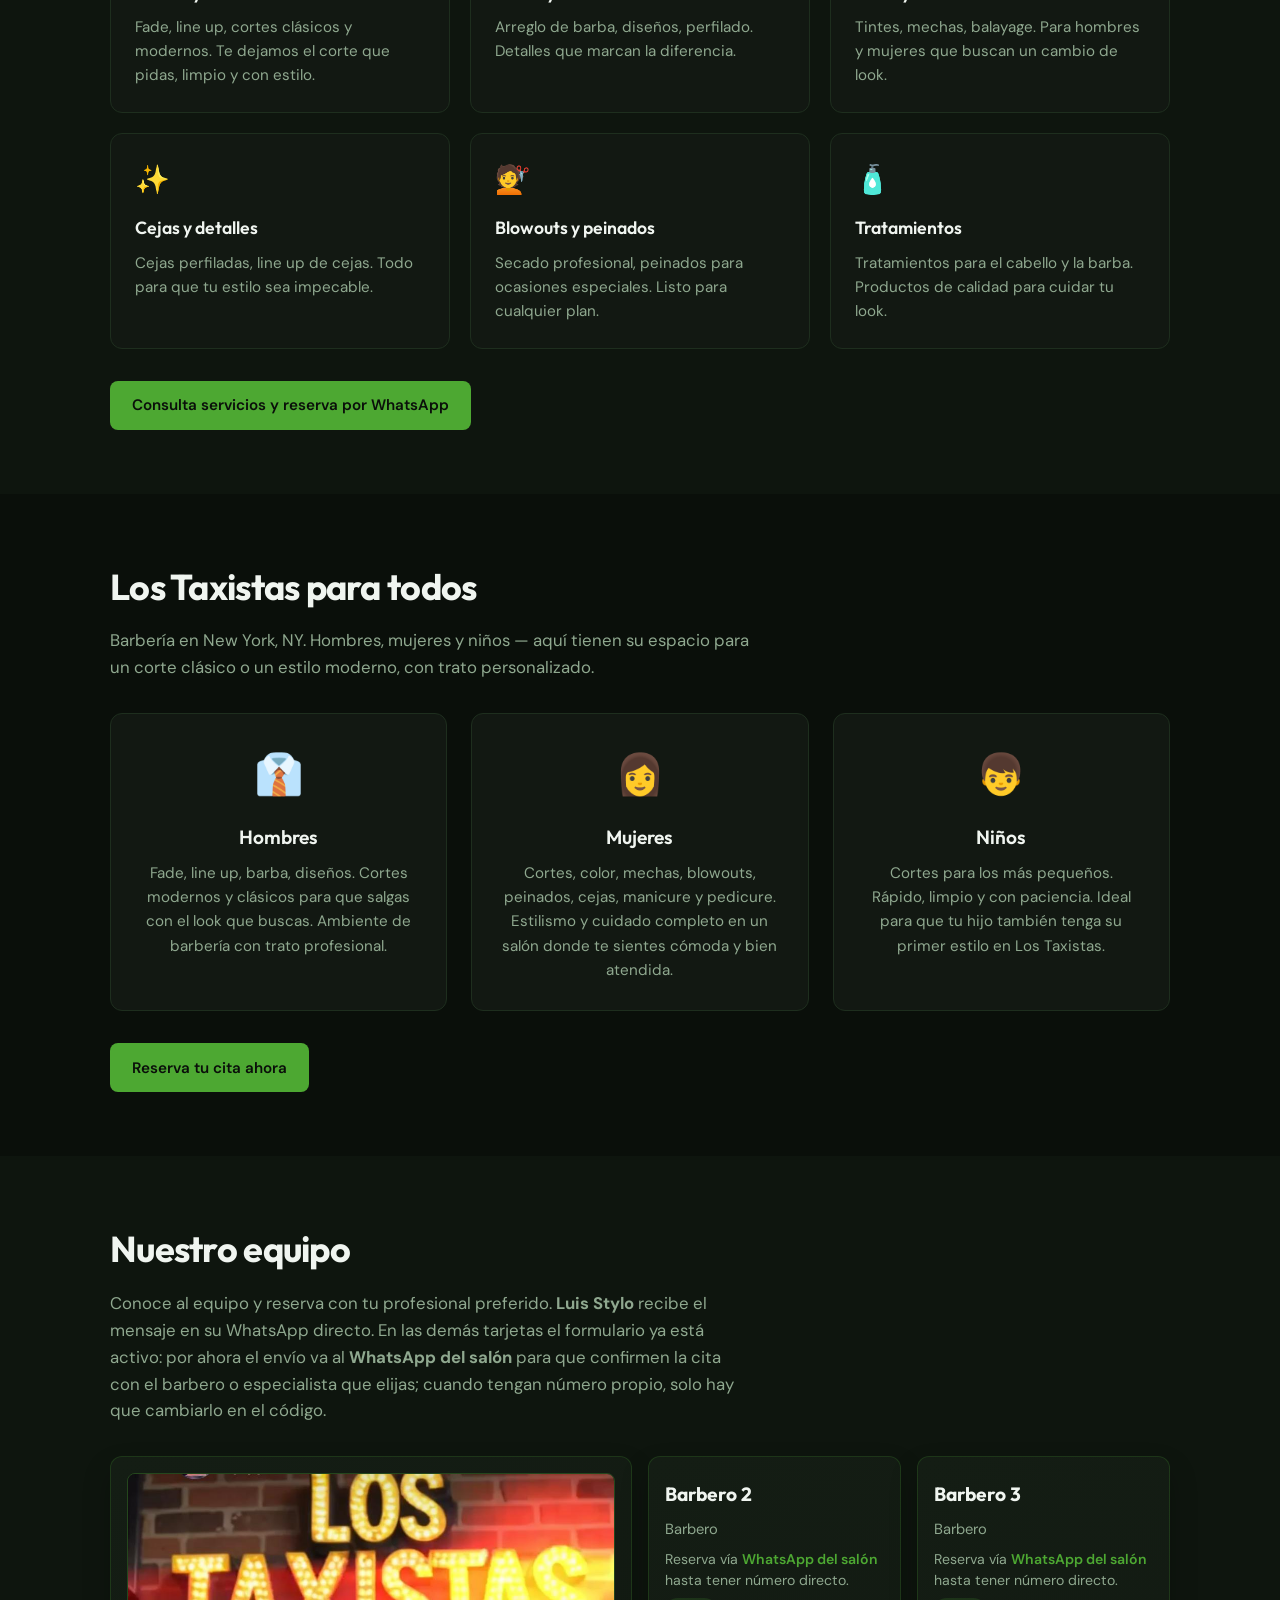
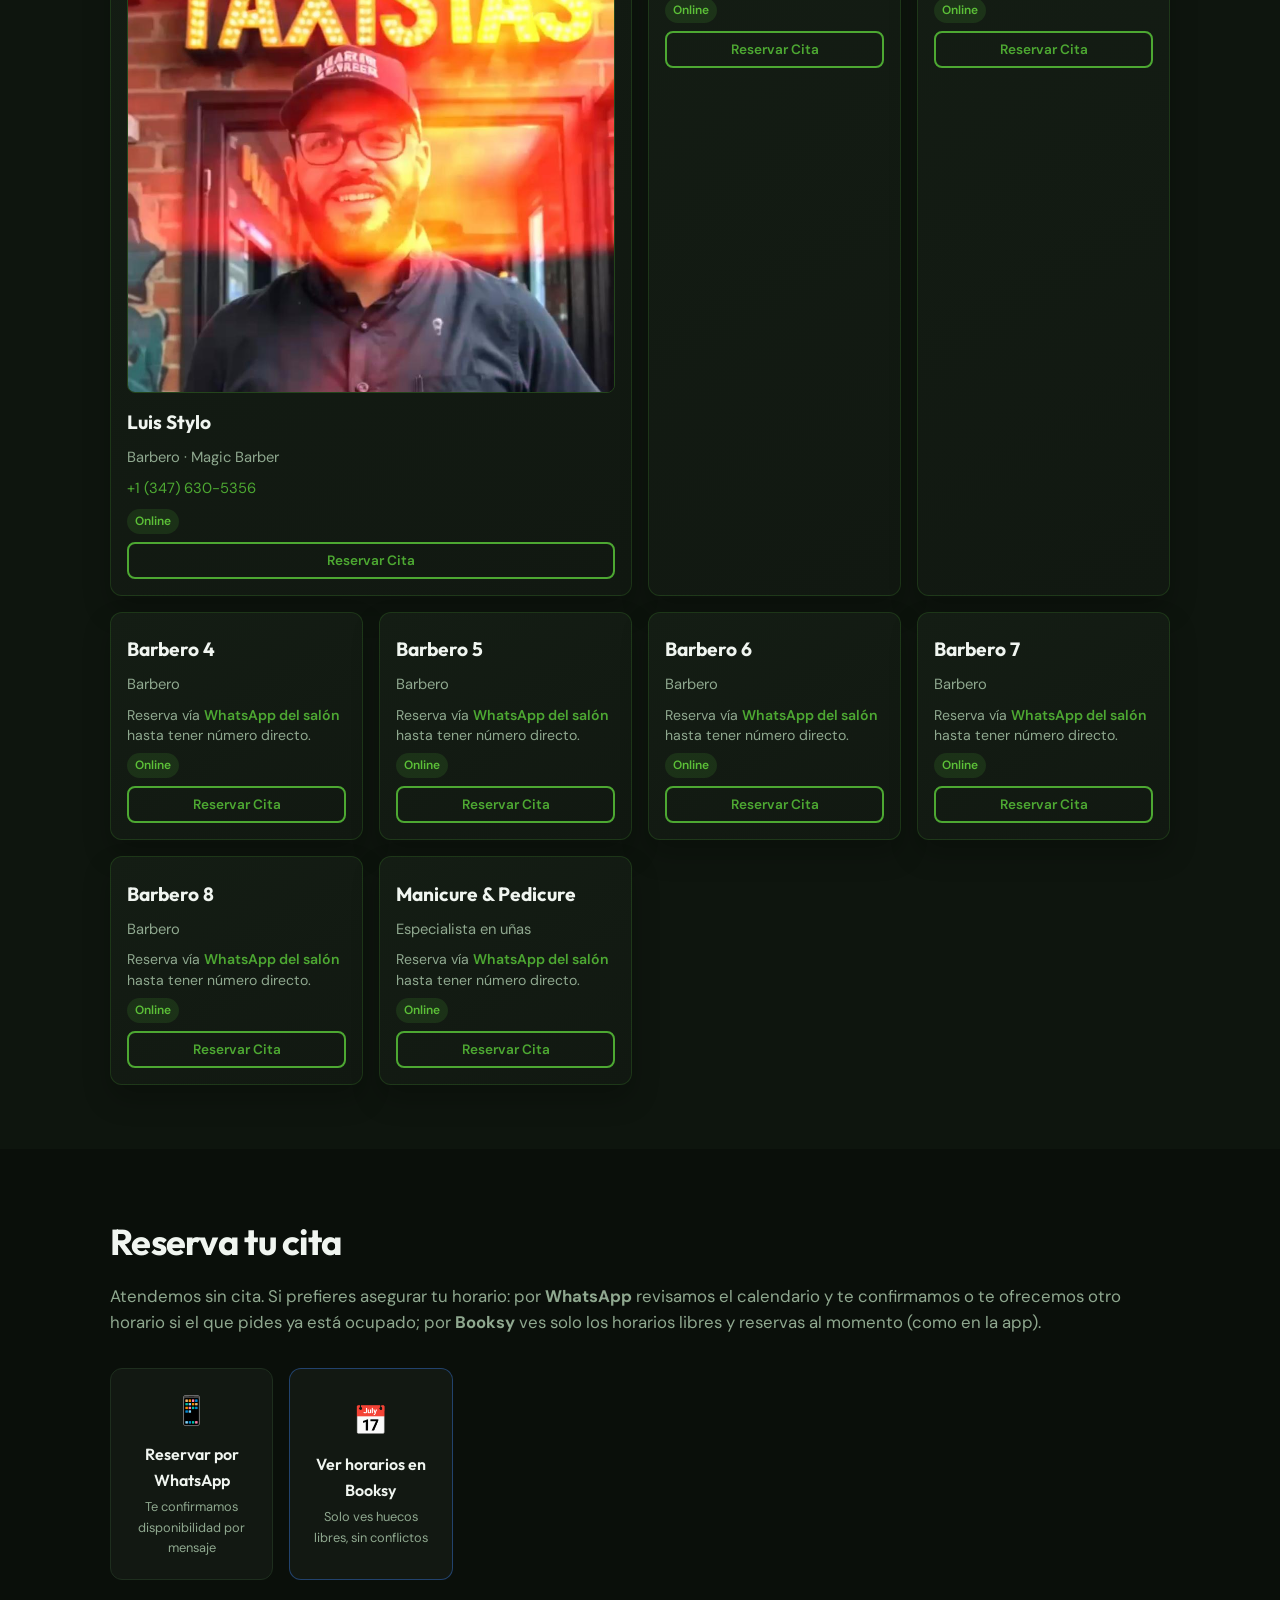
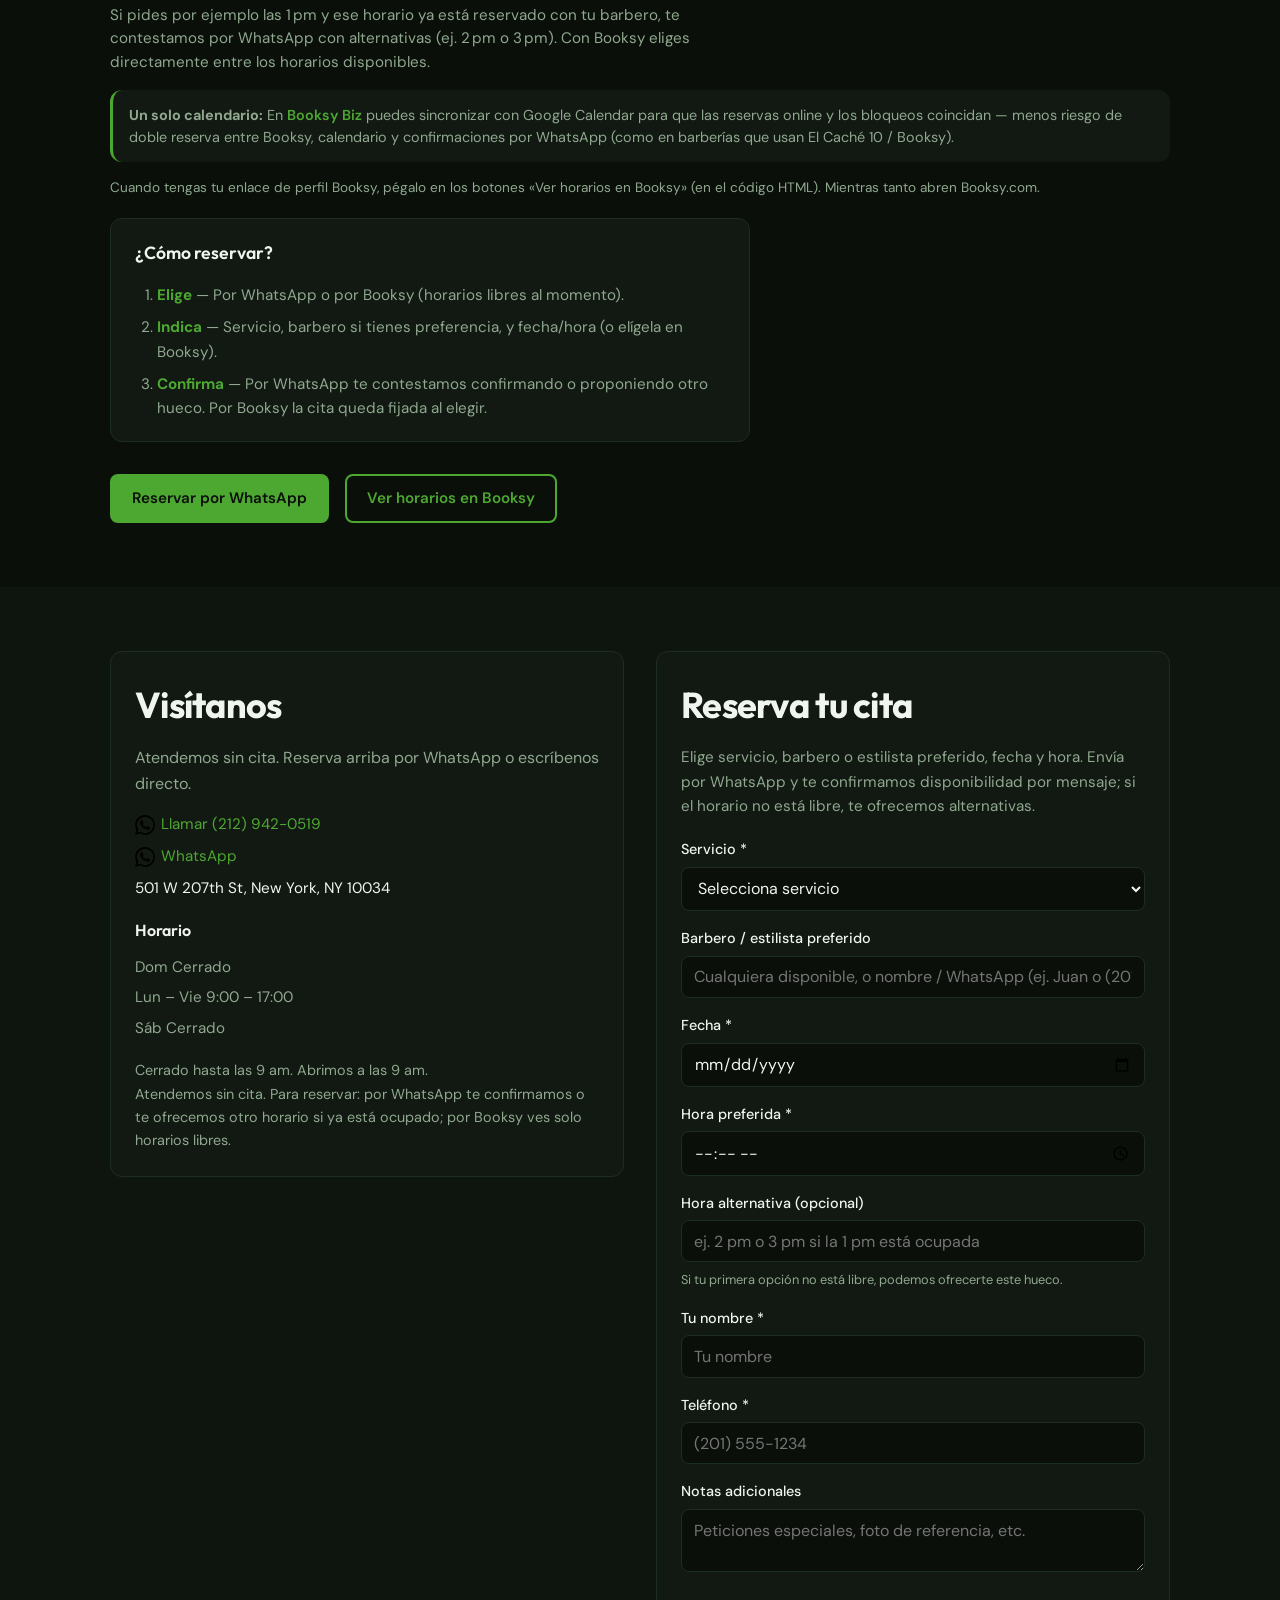
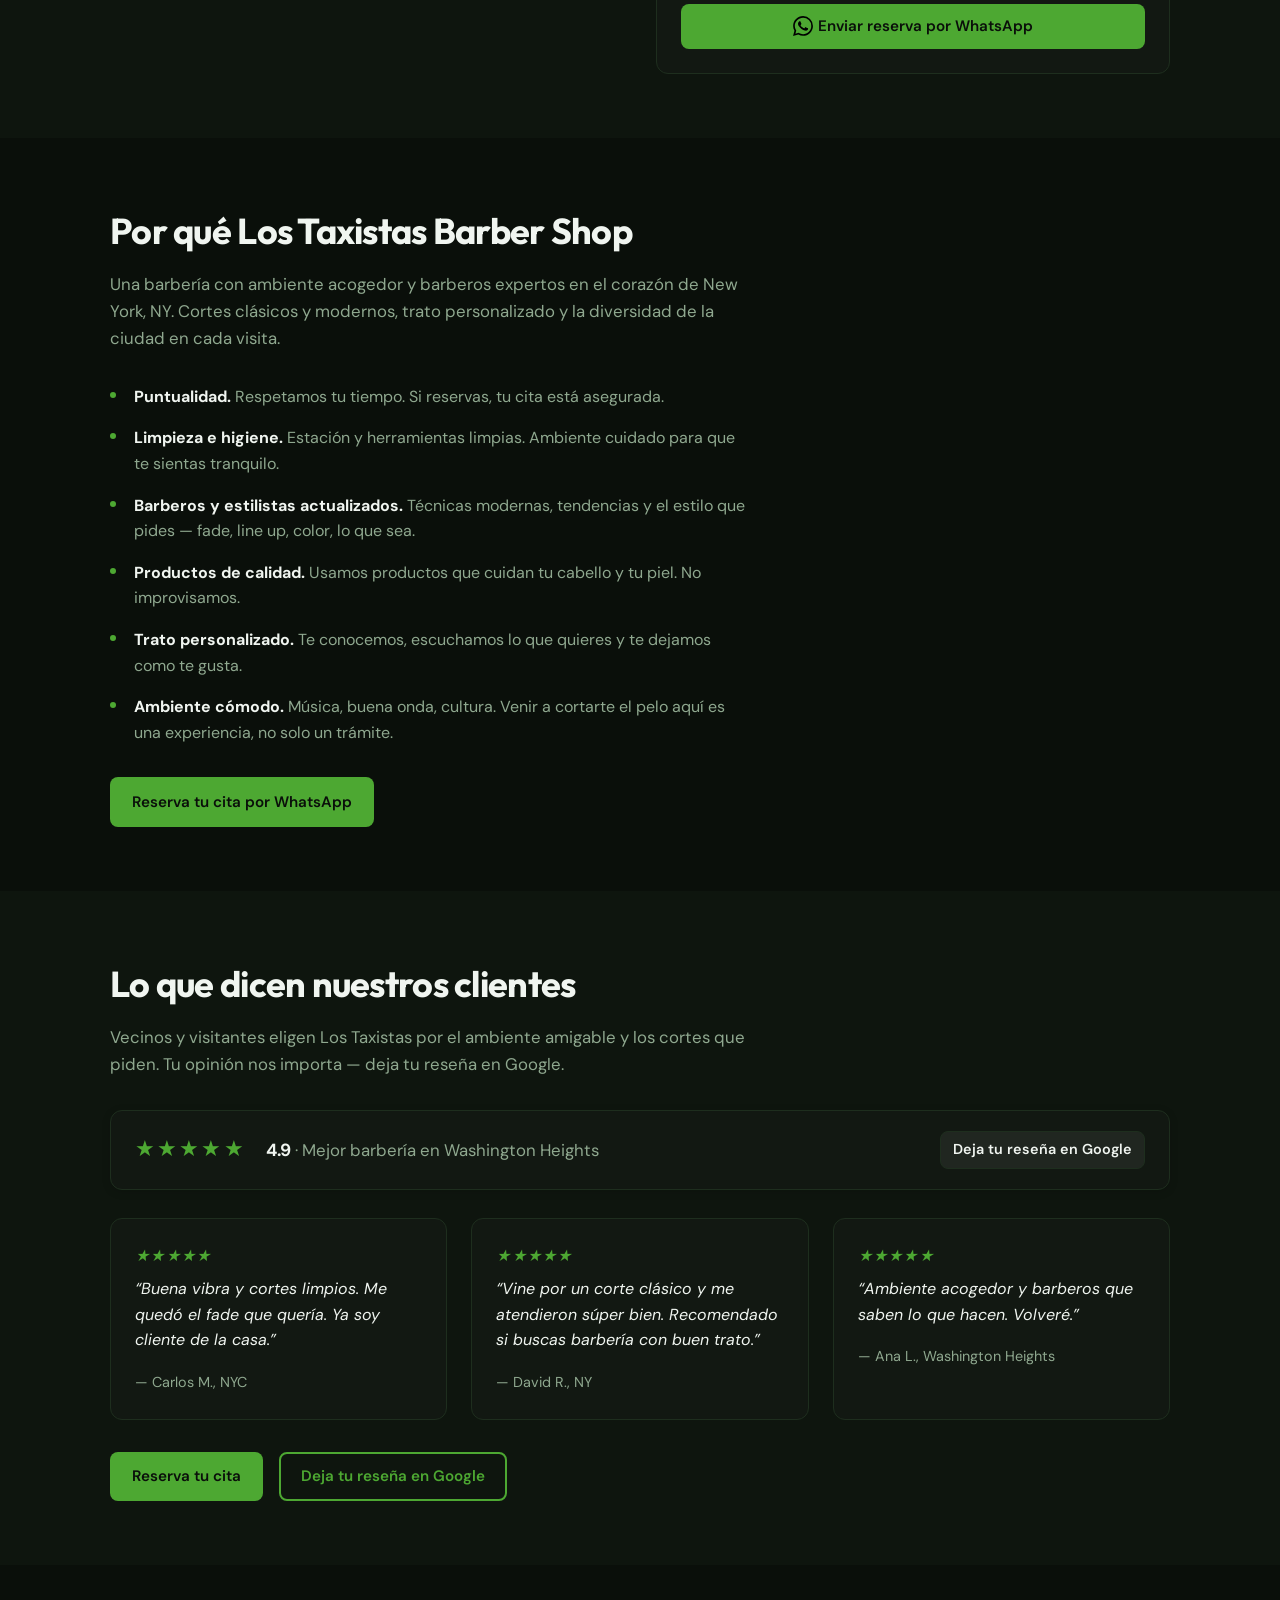
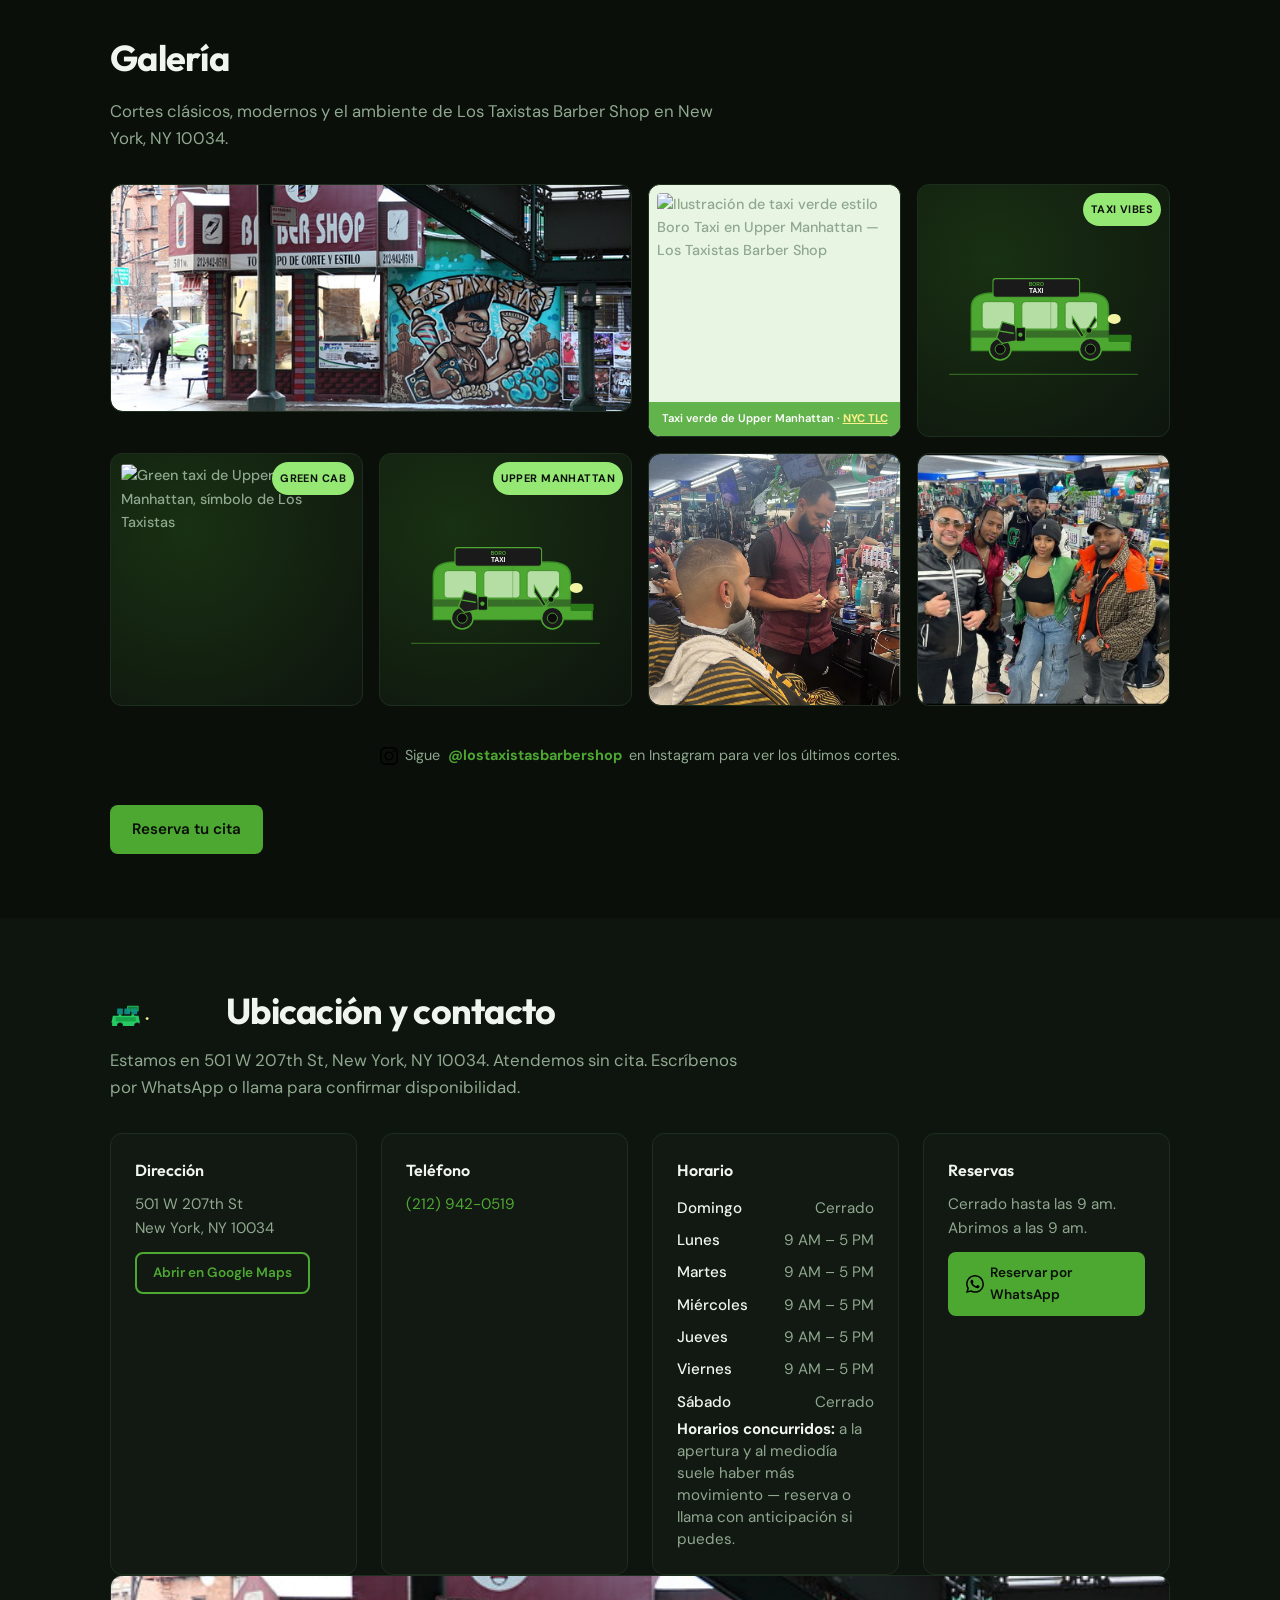
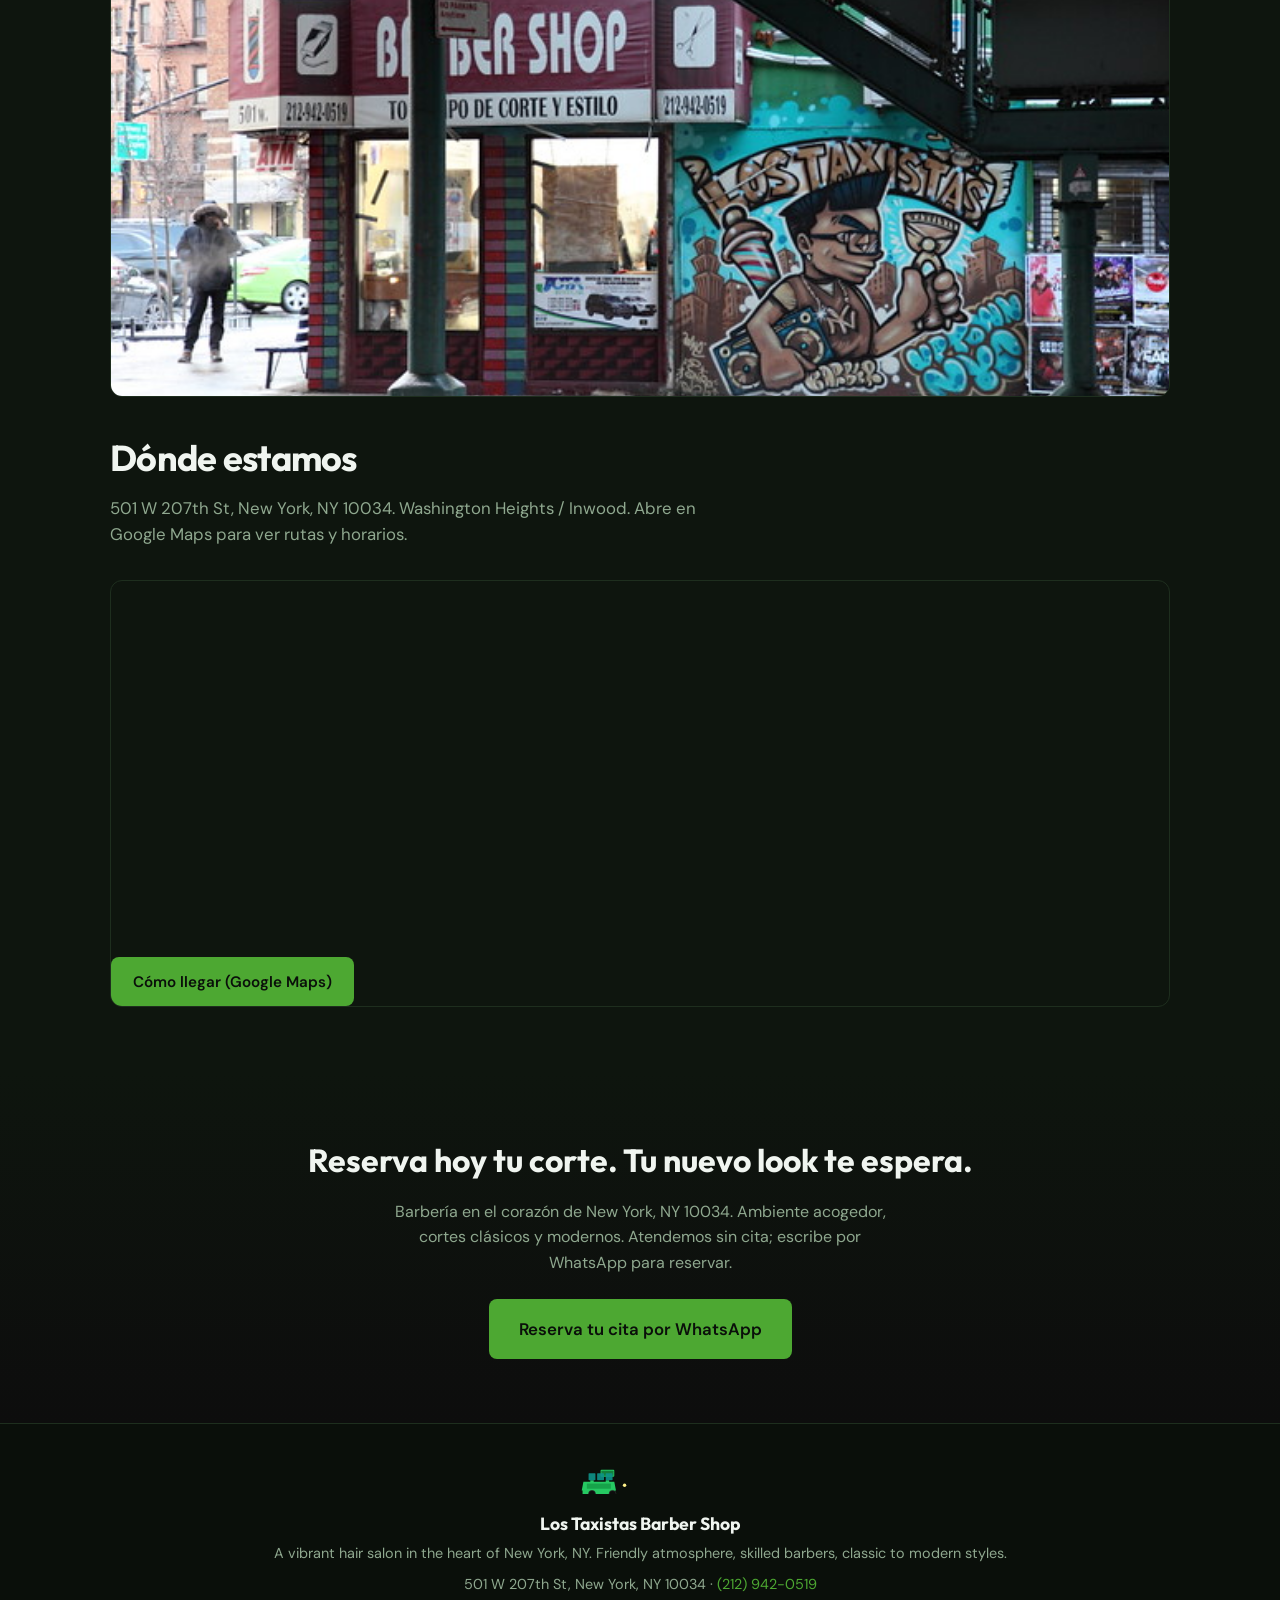
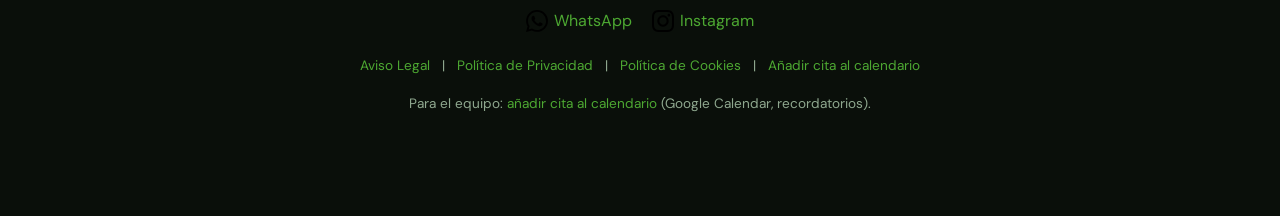
==== commit 346895d0: "Fotos y Icono de Instagram" ====
--- a/index.html
+++ b/index.html
@@ -691,11 +691,14 @@
             <img src="images/taxi-barber.svg" alt="Ilustración de taxi verde con estilo de barbería" loading="lazy" />
             <span class="gallery-taxi-badge">Upper Manhattan</span>
           </div>
-          <div class="gallery-item" style="background: linear-gradient(135deg, #102710 0%, #1f3f1f 100%);">
-            <span>Cortes, fades y cultura taxi verde</span>
-          </div>
-        </div>
-        <p class="gallery-instagram-note">Sigue <a href="https://www.instagram.com/lostaxistasbarbershop/" target="_blank" rel="noopener noreferrer"><strong>@lostaxistasbarbershop</strong></a> en Instagram para ver los últimos cortes.</p>
+          <div class="gallery-item">
+            <img src="images/equipo-01.png" alt="Equipo de Los Taxistas Barber Shop dentro del salón" loading="lazy" onerror="this.closest('.gallery-item').innerHTML='<span>Foto del equipo</span>'" />
+          </div>
+          <div class="gallery-item">
+            <img src="images/equipo-02.png" alt="Trabajo de barbería en proceso en Los Taxistas Barber Shop" loading="lazy" onerror="this.closest('.gallery-item').innerHTML='<span>Trabajo en silla</span>'" />
+          </div>
+        </div>
+        <p class="gallery-instagram-note"><img src="images/icon-instagram.svg" alt="" width="18" height="18" /> Sigue <a href="https://www.instagram.com/lostaxistasbarbershop/" target="_blank" rel="noopener noreferrer"><strong>@lostaxistasbarbershop</strong></a> en Instagram para ver los últimos cortes.</p>
         <div class="section-cta">
           <a href="https://wa.me/12129420519?text=Hola%2C%20quiero%20reservar%20mi%20cita%20en%20Los%20Taxistas" class="btn btn-cta" target="_blank" rel="noopener">Reserva tu cita</a>
         </div>
--- a/styles.css
+++ b/styles.css
@@ -1195,9 +1195,17 @@
   color: var(--text-muted);
   margin-bottom: 0;
   text-align: center;
+  display: inline-flex;
+  align-items: center;
+  justify-content: center;
+  gap: 0.45rem;
+  width: 100%;
 }
 .gallery-instagram-note strong {
   color: var(--accent);
+}
+.gallery-instagram-note img {
+  opacity: 0.95;
 }
 
 /* Contact */
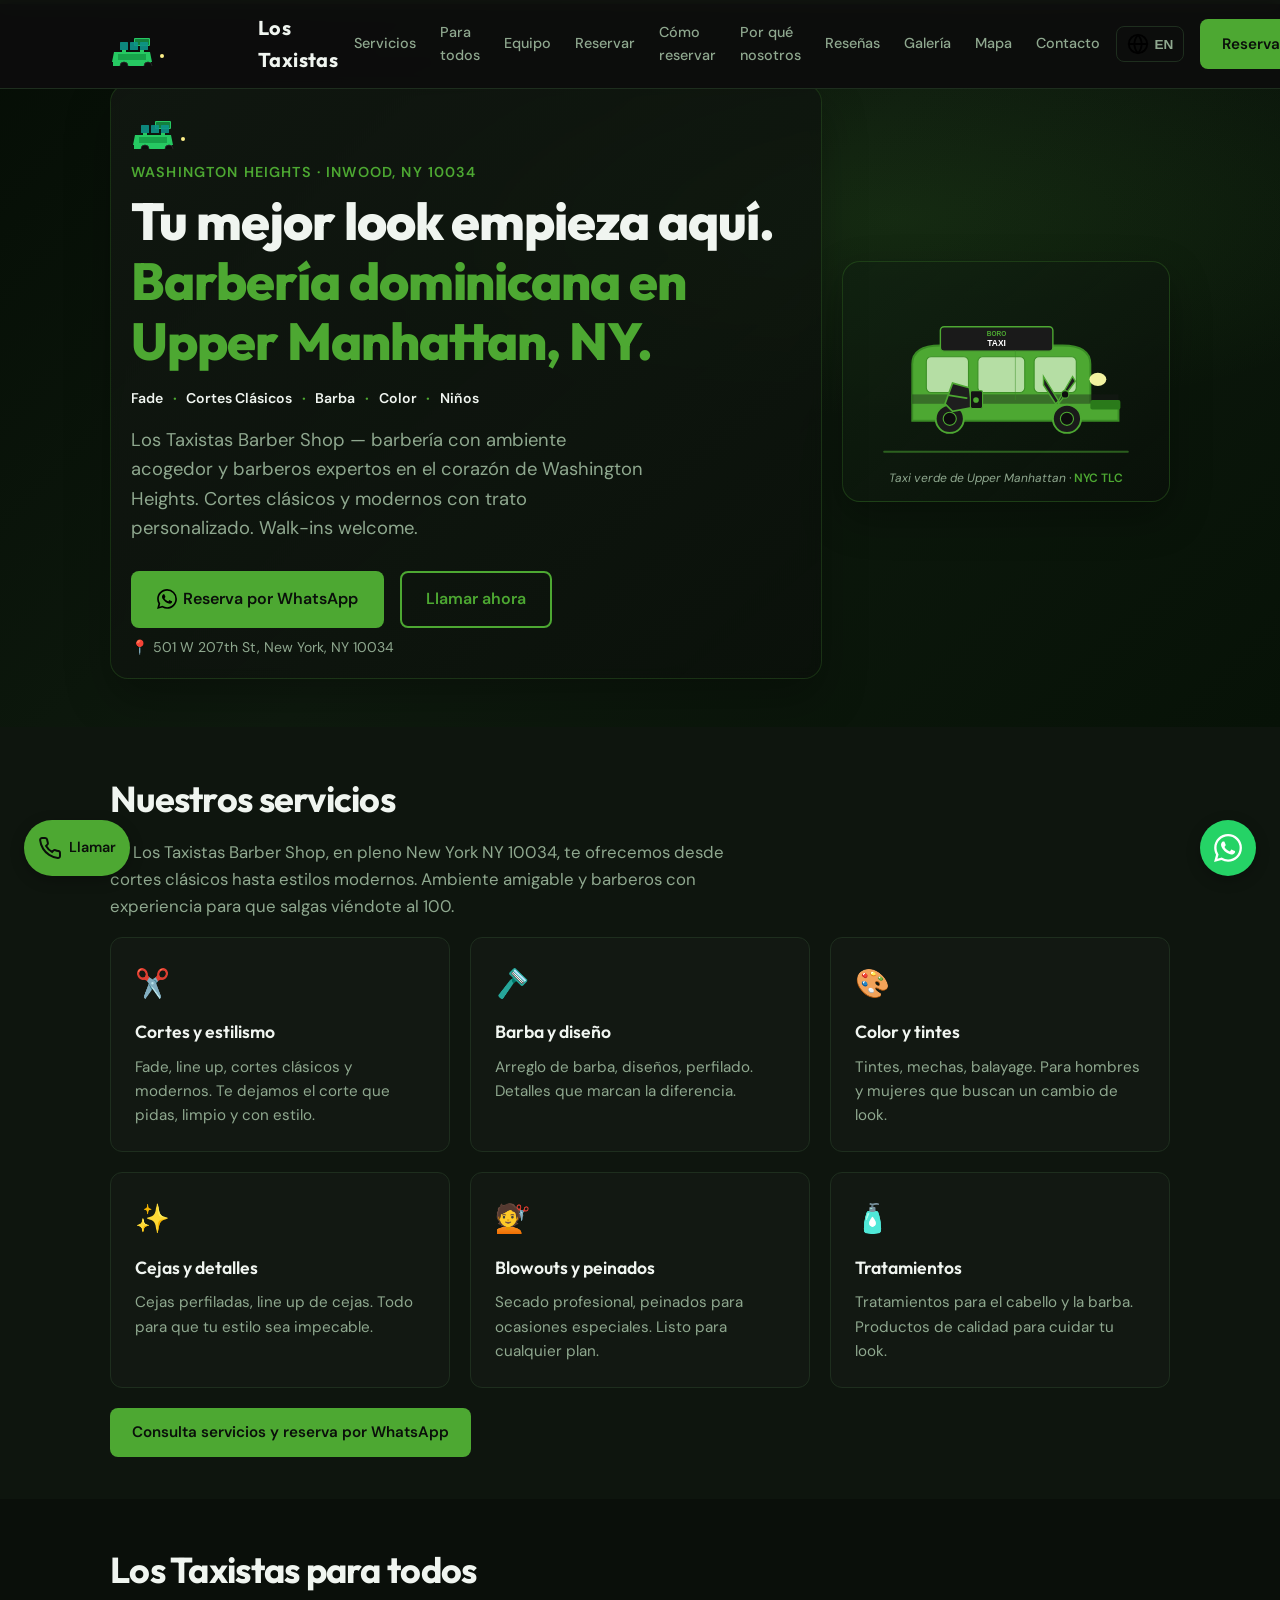
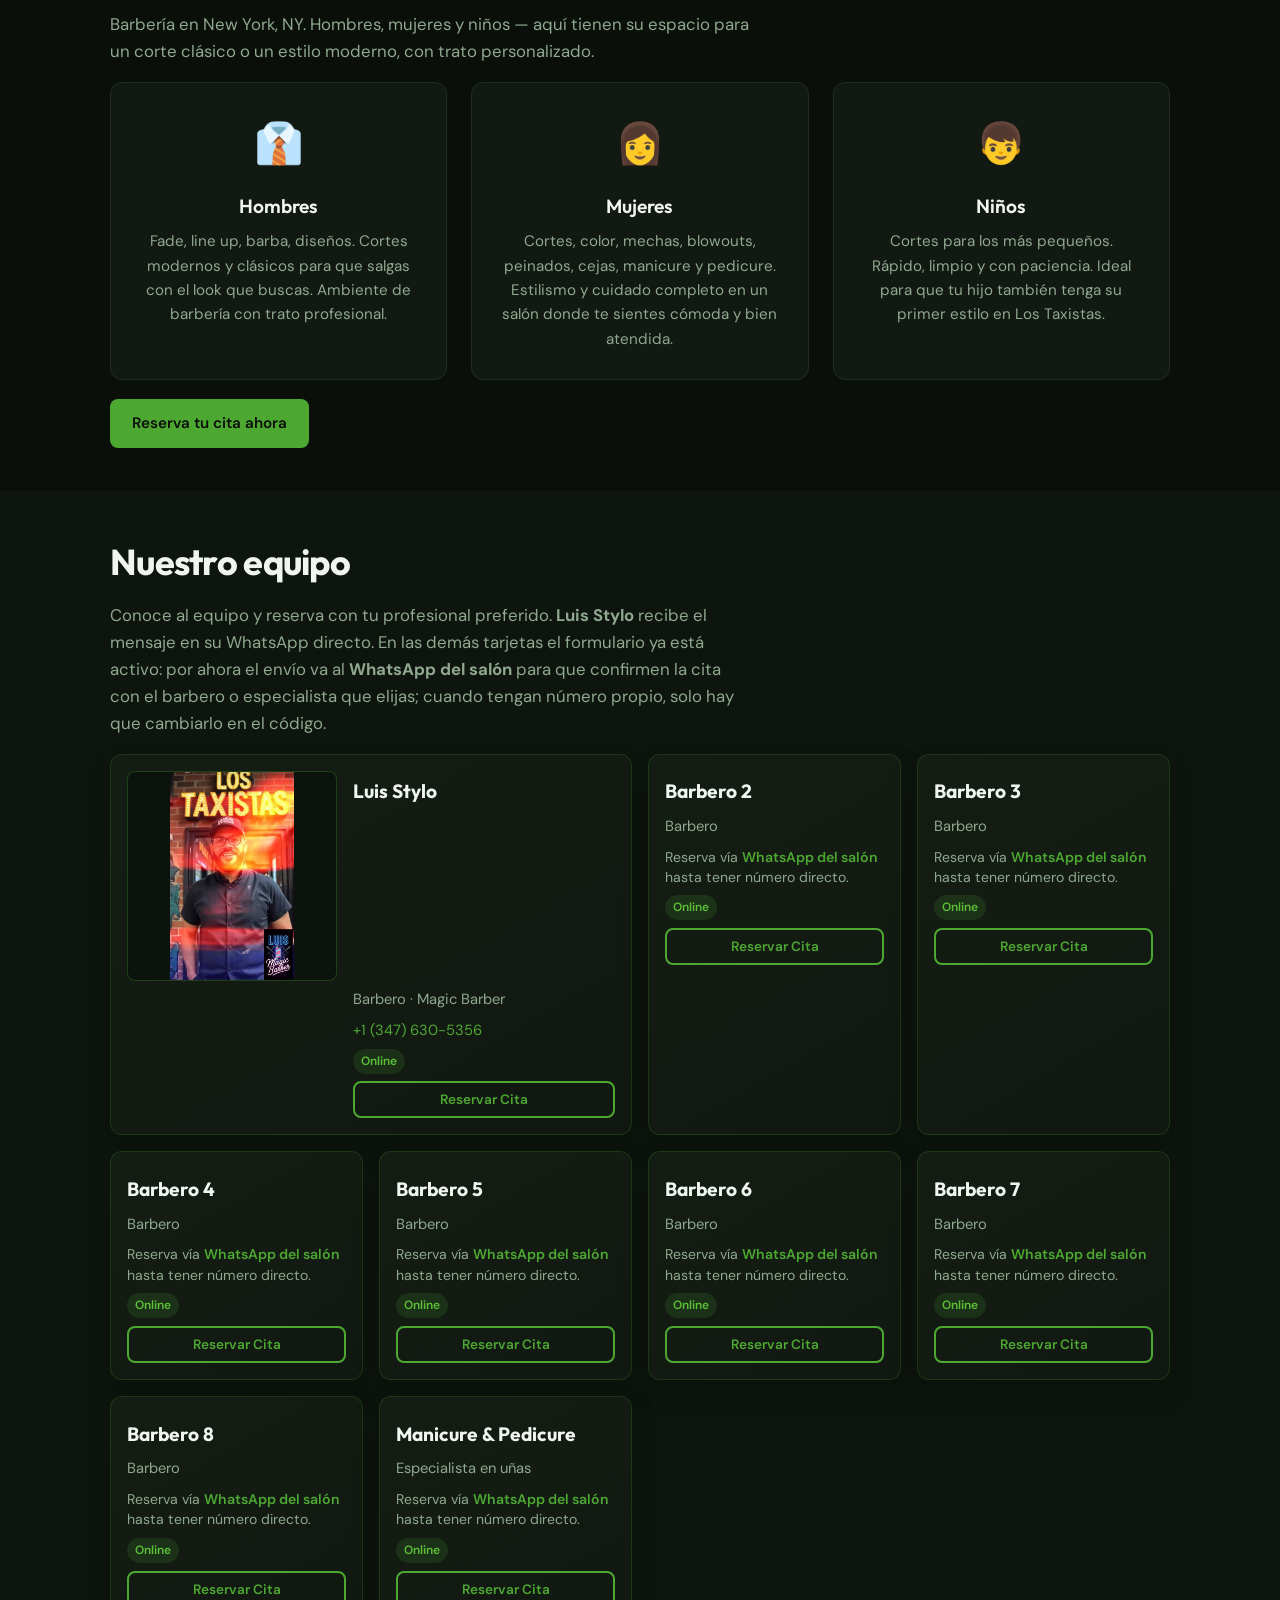
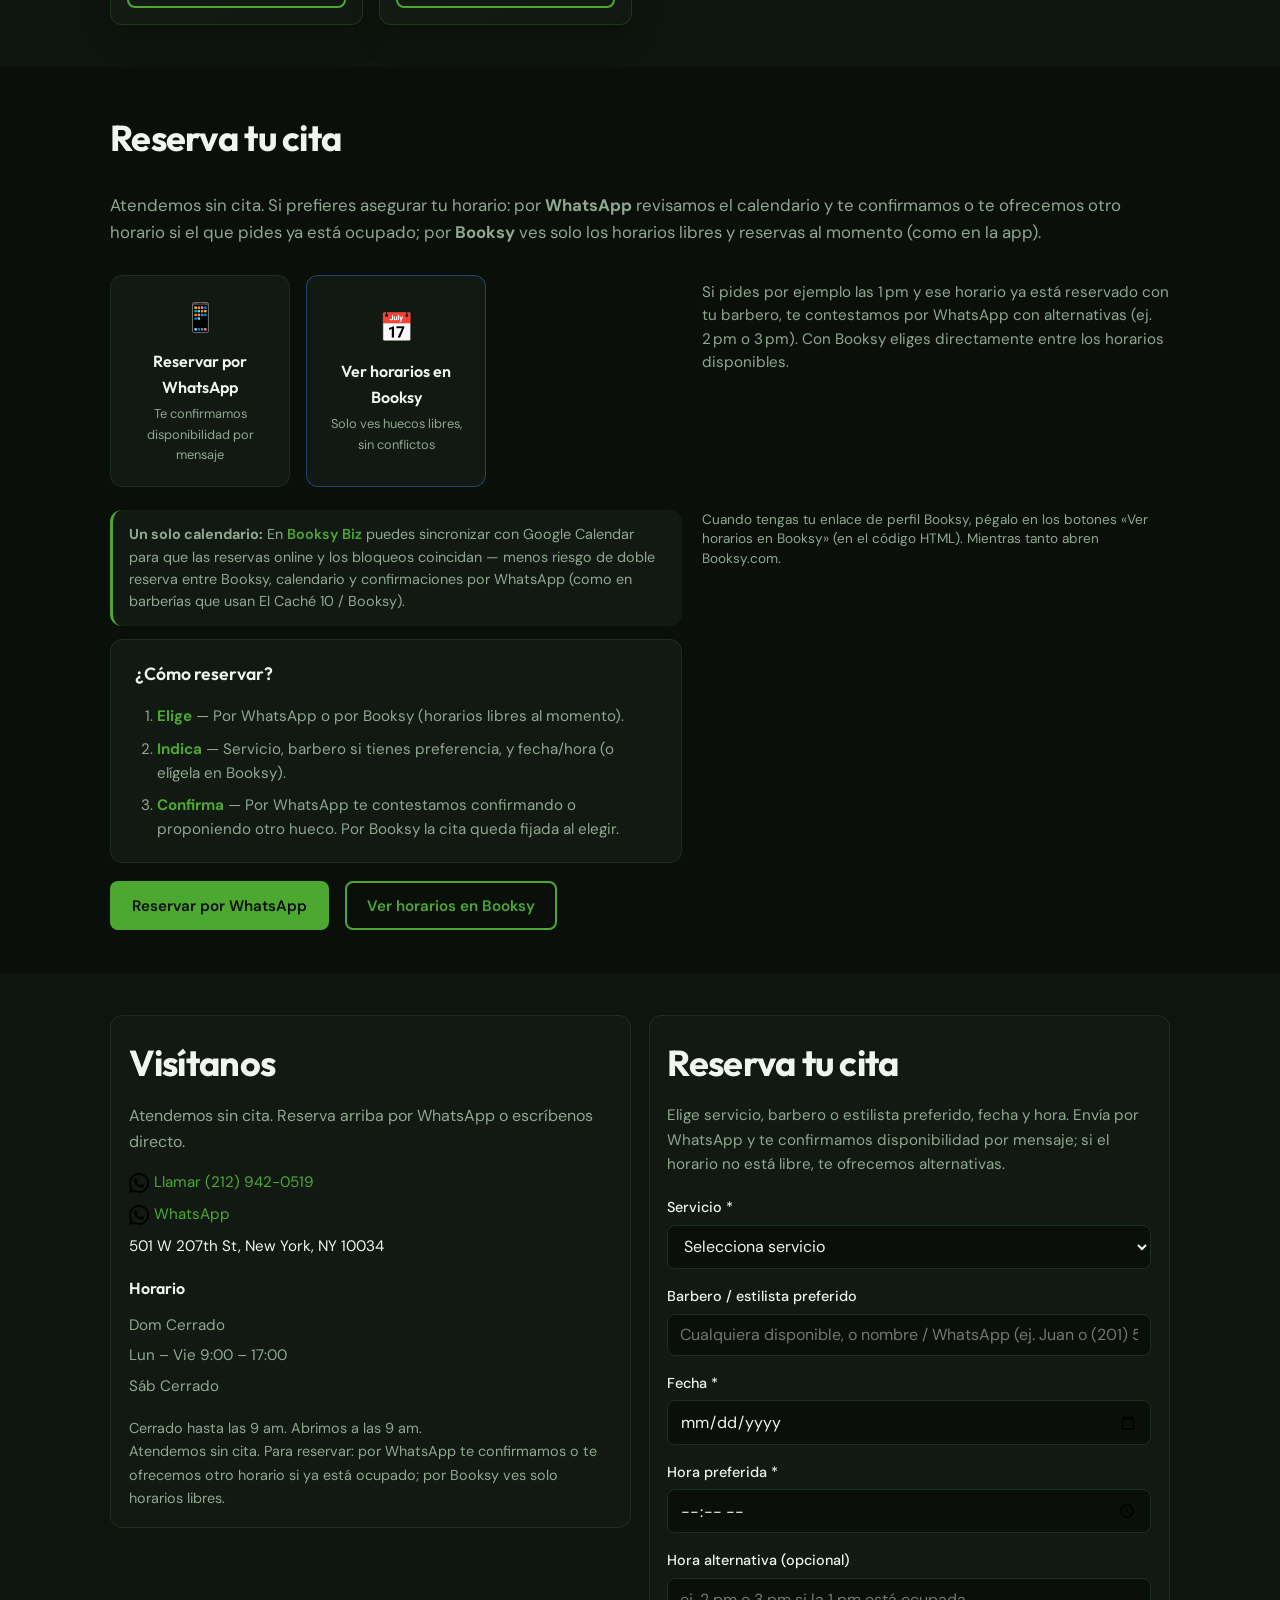
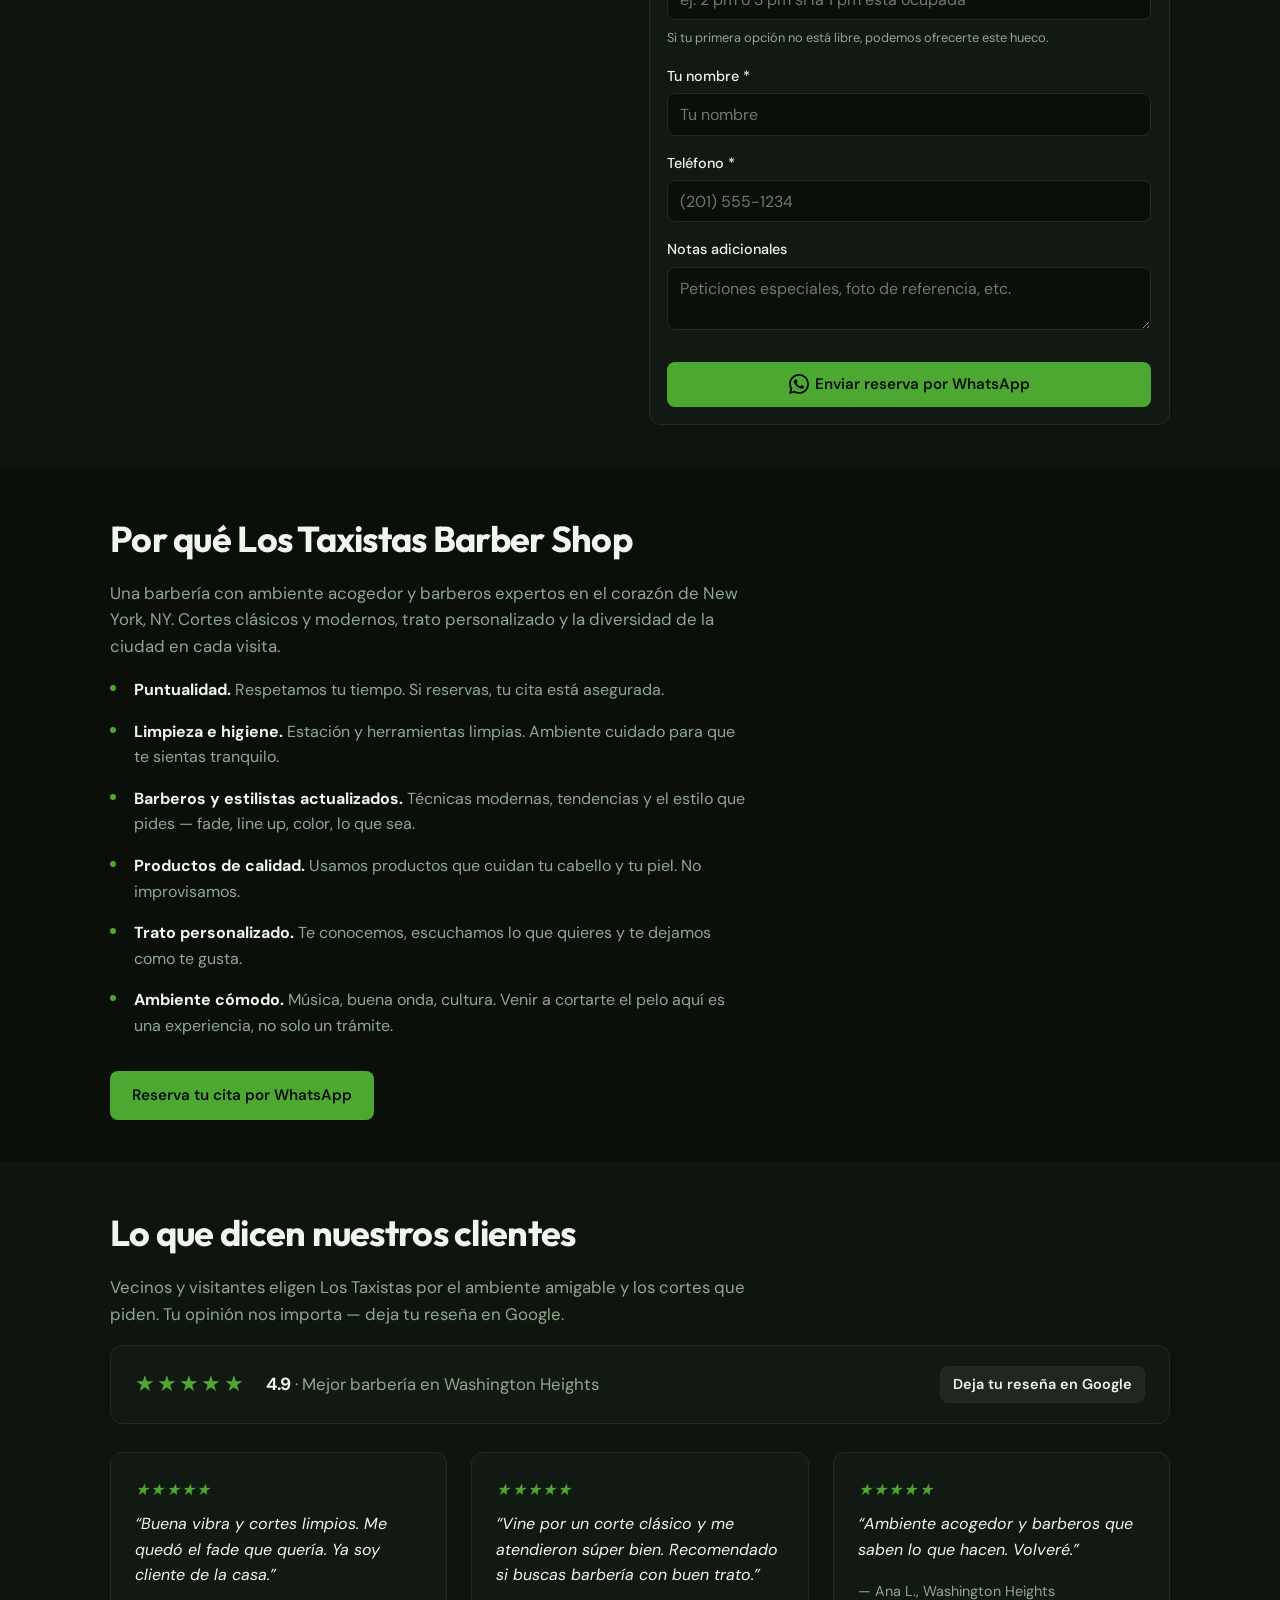
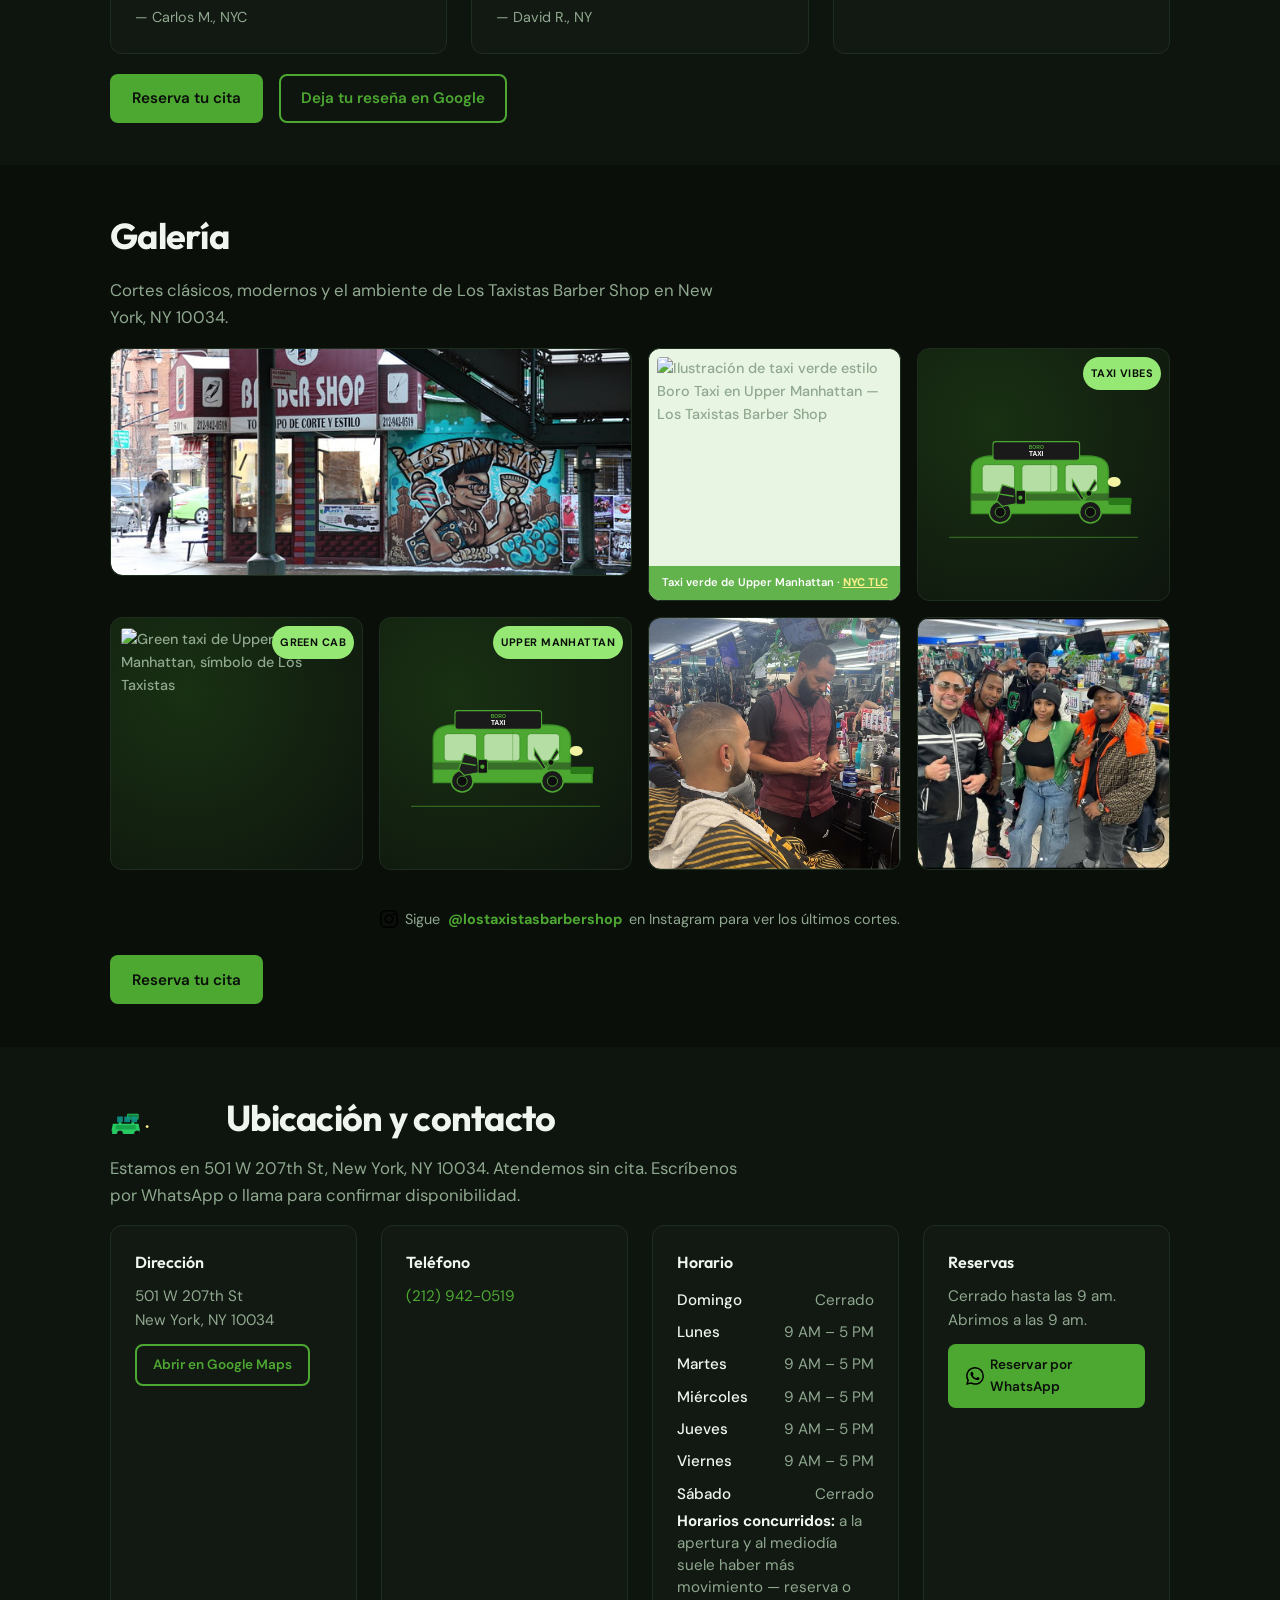
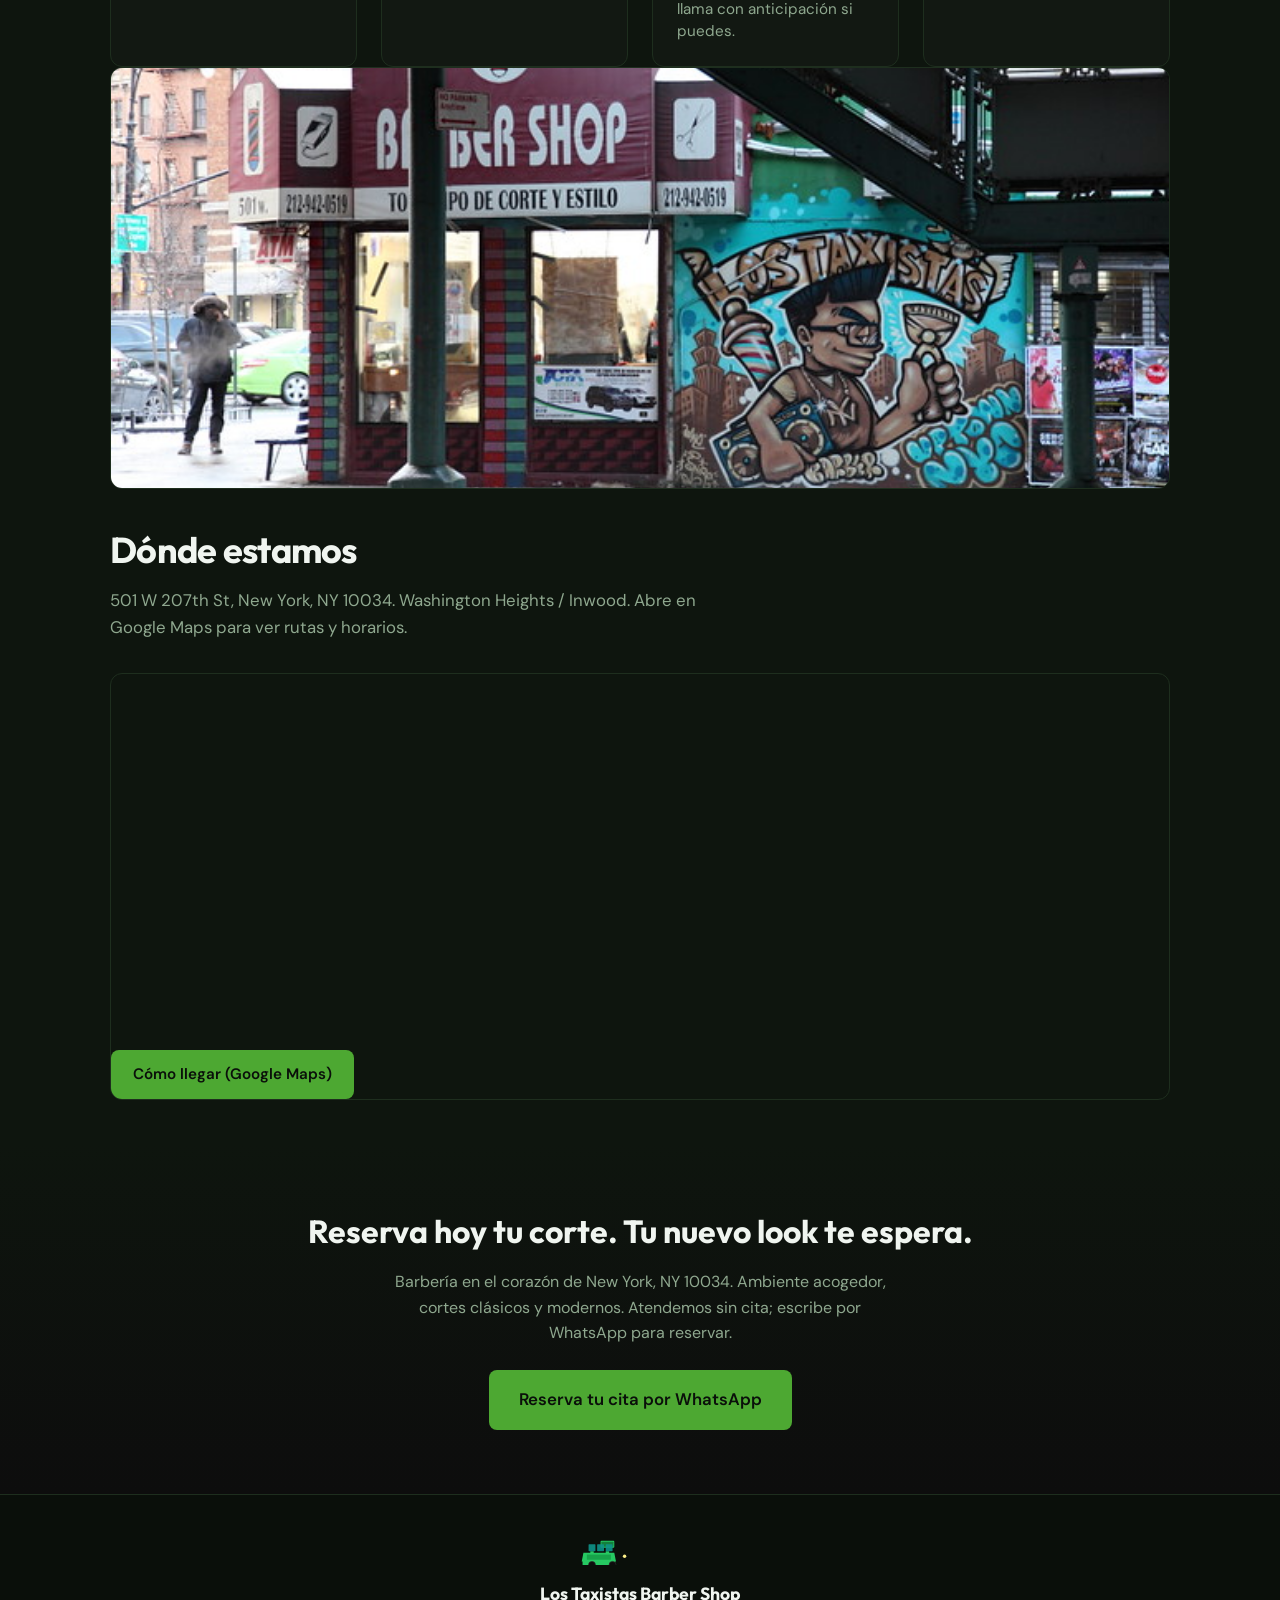
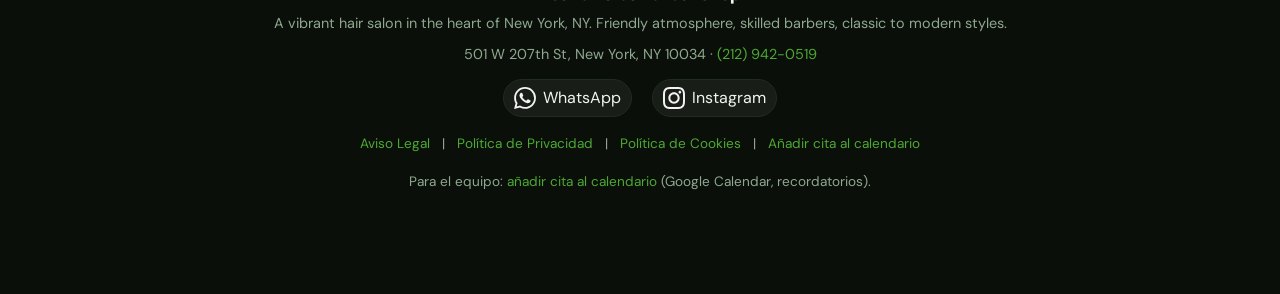
==== commit 20a96fed: "mejora en detalles" ====
--- a/index.html
+++ b/index.html
@@ -137,7 +137,7 @@
         </div>
         <figure class="hero-image-wrap">
           <img src="images/taxi-barber.svg" alt="Los Taxistas Barber Shop — taxi verde de Upper Manhattan" class="hero-image" width="320" height="200" loading="eager" />
-          <figcaption class="hero-image-caption">El taxi verde de Upper Manhattan — nuestra identidad. Info sobre taxis en NYC: <a href="https://www.nyc.gov/site/tlc/index.page" target="_blank" rel="noopener noreferrer">NYC Taxi &amp; Limousine Commission</a>.</figcaption>
+          <figcaption class="hero-image-caption">Taxi verde de Upper Manhattan · <a href="https://www.nyc.gov/site/tlc/index.page" target="_blank" rel="noopener noreferrer">NYC TLC</a></figcaption>
         </figure>
       </div>
     </section>
@@ -517,7 +517,7 @@
         <h2 class="section-title">Reserva tu cita</h2>
         <p class="section-intro">Atendemos sin cita. Si prefieres asegurar tu horario: por <strong>WhatsApp</strong> revisamos el calendario y te confirmamos o te ofrecemos otro horario si el que pides ya está ocupado; por <strong>Booksy</strong> ves solo los horarios libres y reservas al momento (como en la app).</p>
         <div class="booking-options">
-          <a href="https://wa.me/12129420519?text=Hola%2C%20quiero%20reservar%20una%20cita%20en%20Los%20Taxistas%20Barber%20Shop" class="booking-card" target="_blank" rel="noopener">
+          <a href="https://wa.me/12129420519?text=Hola%20Los%20Taxistas%20Barber%20Shop%2C%20quiero%20reservar%20por%20WhatsApp.%0A%0ASi%20aun%20no%20tengo%20barbero%2C%20ayudenme%20a%20elegir%20uno%20de%20la%20lista%3A%0A-%20Luis%20Stylo%0A-%20Barbero%202%0A-%20Barbero%203%0A-%20Barbero%204%0A-%20Barbero%205%0A-%20Barbero%206%0A-%20Barbero%207%0A-%20Barbero%208%0A-%20Manicure%20%26%20Pedicure%0A%0AServicio%3A%0AFecha%3A%0AHora%3A%0ANombre%3A" class="booking-card" target="_blank" rel="noopener">
             <span class="booking-card-icon">📱</span>
             <span class="booking-card-label">Reservar por WhatsApp</span>
             <span class="booking-card-hint">Te confirmamos disponibilidad por mensaje</span>
@@ -543,7 +543,7 @@
         </div>
 
         <div class="section-cta">
-          <a href="https://wa.me/12129420519?text=Hola%2C%20quiero%20reservar%20una%20cita%20en%20Los%20Taxistas%20Barber%20Shop" class="btn btn-cta" target="_blank" rel="noopener">Reservar por WhatsApp</a>
+          <a href="https://wa.me/12129420519?text=Hola%20Los%20Taxistas%20Barber%20Shop%2C%20quiero%20reservar%20por%20WhatsApp.%0A%0ASi%20aun%20no%20tengo%20barbero%2C%20ayudenme%20a%20elegir%20uno%20de%20la%20lista%3A%0A-%20Luis%20Stylo%0A-%20Barbero%202%0A-%20Barbero%203%0A-%20Barbero%204%0A-%20Barbero%205%0A-%20Barbero%206%0A-%20Barbero%207%0A-%20Barbero%208%0A-%20Manicure%20%26%20Pedicure%0A%0AServicio%3A%0AFecha%3A%0AHora%3A%0ANombre%3A" class="btn btn-cta" target="_blank" rel="noopener">Reservar por WhatsApp</a>
           <a href="https://booksy.com/en-us" id="btn-booksy" class="btn btn-outline" target="_blank" rel="noopener" data-booksy-url="https://booksy.com/en-us">Ver horarios en Booksy</a>
         </div>
       </div>
--- a/styles.css
+++ b/styles.css
@@ -206,10 +206,10 @@
 /* Hero */
 .hero {
   position: relative;
-  min-height: 85vh;
+  min-height: 72vh;
   display: flex;
   align-items: center;
-  padding: 6rem 0 4rem;
+  padding: 5.25rem 0 3rem;
   overflow: hidden;
 }
 
@@ -245,7 +245,7 @@
 .hero-content--with-image {
   display: grid;
   grid-template-columns: 1fr auto;
-  gap: 2rem;
+  gap: 1.25rem;
   align-items: center;
 }
 .hero-text {
@@ -354,7 +354,7 @@
   font-size: clamp(1rem, 2vw, 1.15rem);
   color: var(--text-muted);
   max-width: 520px;
-  margin: 0 0 1.75rem;
+  margin: 0 0 1.2rem;
 }
 
 .btn-hero {
@@ -380,7 +380,7 @@
 
 /* Sections */
 .section {
-  padding: 4rem 0;
+  padding: 2.65rem 0;
 }
 .section:nth-child(even) {
   background: var(--bg-section);
@@ -397,7 +397,7 @@
 .section-intro {
   color: var(--text-muted);
   max-width: 640px;
-  margin: 0 0 2rem;
+  margin: 0 0 1.05rem;
   font-size: 1.05rem;
 }
 .section-intro a {
@@ -405,7 +405,7 @@
 }
 
 .section-cta {
-  margin-top: 2rem;
+  margin-top: 1.2rem;
   display: flex;
   flex-wrap: wrap;
   gap: 1rem;
@@ -490,11 +490,22 @@
 .section-booking .section-intro {
   max-width: 100%;
 }
+.section-booking .container {
+  display: grid;
+  grid-template-columns: 1.1fr 0.9fr;
+  gap: 0.8rem 1.2rem;
+  align-items: start;
+}
+.section-booking .container > .section-title,
+.section-booking .container > .section-intro,
+.section-booking .container > .section-cta {
+  grid-column: 1 / -1;
+}
 .booking-options {
   display: grid;
   grid-template-columns: repeat(auto-fill, minmax(160px, 1fr));
   gap: 1rem;
-  margin-bottom: 1.5rem;
+  margin-bottom: 0.65rem;
 }
 .booking-card {
   display: flex;
@@ -539,14 +550,14 @@
   color: var(--text-muted);
   font-size: 0.95rem;
   max-width: 640px;
-  margin: 1rem 0 1rem;
+  margin: 0.35rem 0 0.6rem;
   line-height: 1.55;
 }
 .booking-sync-note {
   font-size: 0.9rem;
   color: var(--text-muted);
   line-height: 1.55;
-  margin: 0 0 1rem;
+  margin: 0;
   padding: 0.85rem 1rem;
   background: var(--bg-card);
   border-radius: var(--radius-lg);
@@ -559,11 +570,12 @@
 .booking-booksy-caption {
   font-size: 0.85rem;
   color: var(--text-muted);
-  margin: 0 0 1.25rem;
+  margin: 0;
   line-height: 1.45;
 }
 .section-booking .section-cta {
   gap: 0.75rem 1rem;
+  margin-top: 0.35rem;
 }
 
 /* ¿Cómo reservar? */
@@ -572,7 +584,7 @@
   border: 1px solid var(--border);
   border-radius: var(--radius-lg);
   padding: 1.25rem 1.5rem;
-  margin-bottom: 1.5rem;
+  margin-bottom: 0;
   max-width: 640px;
 }
 .how-to-book-title {
@@ -638,10 +650,15 @@
 }
 .barber-card--featured {
   grid-column: span 2;
+  display: grid;
+  grid-template-columns: 210px 1fr;
+  column-gap: 1rem;
+  row-gap: 0.45rem;
+  align-items: start;
 }
 .barber-photo {
   width: 100%;
-  max-height: 520px;
+  max-height: 360px;
   aspect-ratio: 3 / 4;
   object-fit: cover;
   object-position: center 6%;
@@ -649,7 +666,20 @@
   border: 1px solid rgba(77, 168, 50, 0.3);
 }
 .barber-card--featured .barber-photo {
-  object-position: center top;
+  width: 210px;
+  height: 210px;
+  max-height: none;
+  aspect-ratio: 1 / 1;
+  object-fit: contain;
+  object-position: center center;
+  background: #0c130c;
+}
+.barber-card--featured > :not(.barber-photo):not(.barber-form-wrap) {
+  grid-column: 2;
+}
+.barber-card--featured .barber-form-wrap {
+  grid-column: 1 / -1;
+  margin-top: 0.2rem;
 }
 .barber-card h3 {
   margin: 0.35rem 0 0;
@@ -764,9 +794,16 @@
   align-items: center;
   gap: 0.4rem;
   margin: 0 0.5rem;
+  color: var(--text);
+  background: rgba(255, 255, 255, 0.06);
+  border: 1px solid var(--border);
+  border-radius: 999px;
+  padding: 0.35rem 0.65rem;
 }
 .footer-links-icons img {
   flex-shrink: 0;
+  filter: brightness(0) invert(1);
+  opacity: 0.95;
 }
 .contact-social {
   display: inline-flex;
@@ -852,7 +889,7 @@
 .visit-book-grid {
   display: grid;
   grid-template-columns: 1fr 1fr;
-  gap: 2rem;
+  gap: 1.1rem;
   align-items: start;
 }
 @media (max-width: 768px) {
@@ -864,7 +901,7 @@
   background: var(--bg-card);
   border: 1px solid var(--border);
   border-radius: var(--radius-lg);
-  padding: 1.5rem;
+  padding: 1.1rem;
 }
 .visit-us-intro {
   color: var(--text-muted);
@@ -910,7 +947,7 @@
   background: var(--bg-card);
   border: 1px solid var(--border);
   border-radius: var(--radius-lg);
-  padding: 1.5rem;
+  padding: 1.1rem;
 }
 .book-form-intro {
   color: var(--text-muted);
@@ -1490,17 +1527,45 @@
     z-index: 100;
   }
   .hero {
-    min-height: 75vh;
-    padding: 5rem 0 3rem;
+    min-height: auto;
+    padding: 4.2rem 0 1.45rem;
+  }
+  .hero-text {
+    padding: 1rem;
+  }
+  .hero-image-wrap {
+    max-width: 180px;
+    padding: 0.6rem;
+  }
+  .hero-image {
+    max-width: 165px;
   }
   .hero-title {
-    font-size: clamp(1.65rem, 6vw, 2.25rem);
+    font-size: clamp(1.45rem, 5.8vw, 1.95rem);
+    margin-bottom: 0.7rem;
   }
   .hero-subtitle {
-    font-size: 1rem;
+    font-size: 0.89rem;
+    margin-bottom: 0.8rem;
+    line-height: 1.4;
+  }
+  .hero-highlights {
+    font-size: 0.8rem;
+    gap: 0.25rem 0.4rem;
+    margin: 0.45rem 0 0.75rem;
+  }
+  .hero-dot {
+    display: none;
+  }
+  .hero-image-caption {
+    display: none;
+  }
+  .hero-address {
+    margin-top: 0.4rem;
+    font-size: 0.8rem;
   }
   .section {
-    padding: 2.5rem 0;
+    padding: 1.8rem 0;
   }
   .section-title {
     font-size: 1.5rem;
@@ -1540,6 +1605,13 @@
     grid-template-columns: repeat(2, 1fr);
     gap: 0.75rem;
   }
+  .section-booking .container {
+    display: block;
+  }
+  .booking-sync-note,
+  .booking-booksy-caption {
+    margin-top: 0.45rem;
+  }
   .booking-card {
     padding: 1rem 0.75rem;
   }
@@ -1552,6 +1624,19 @@
   }
   .barber-card--featured {
     grid-column: span 1;
+    grid-template-columns: 1fr;
+  }
+  .barber-card--featured .barber-photo {
+    width: 100%;
+    height: auto;
+    max-height: 200px;
+    aspect-ratio: auto;
+  }
+  .barber-card--featured > :not(.barber-photo):not(.barber-form-wrap) {
+    grid-column: 1;
+  }
+  .barber-card--featured .barber-form-wrap {
+    grid-column: 1;
   }
   .team-card {
     padding: 1rem;
@@ -1580,7 +1665,12 @@
     font-size: 1.35rem;
   }
   .footer {
-    padding: 1.5rem 0;
+    padding: 1.5rem 0 5rem;
+  }
+  .footer-links-icons a {
+    margin: 0.2rem 0.25rem;
+    padding: 0.3rem 0.55rem;
+    font-size: 0.85rem;
   }
   .footer-legal {
     display: flex;
